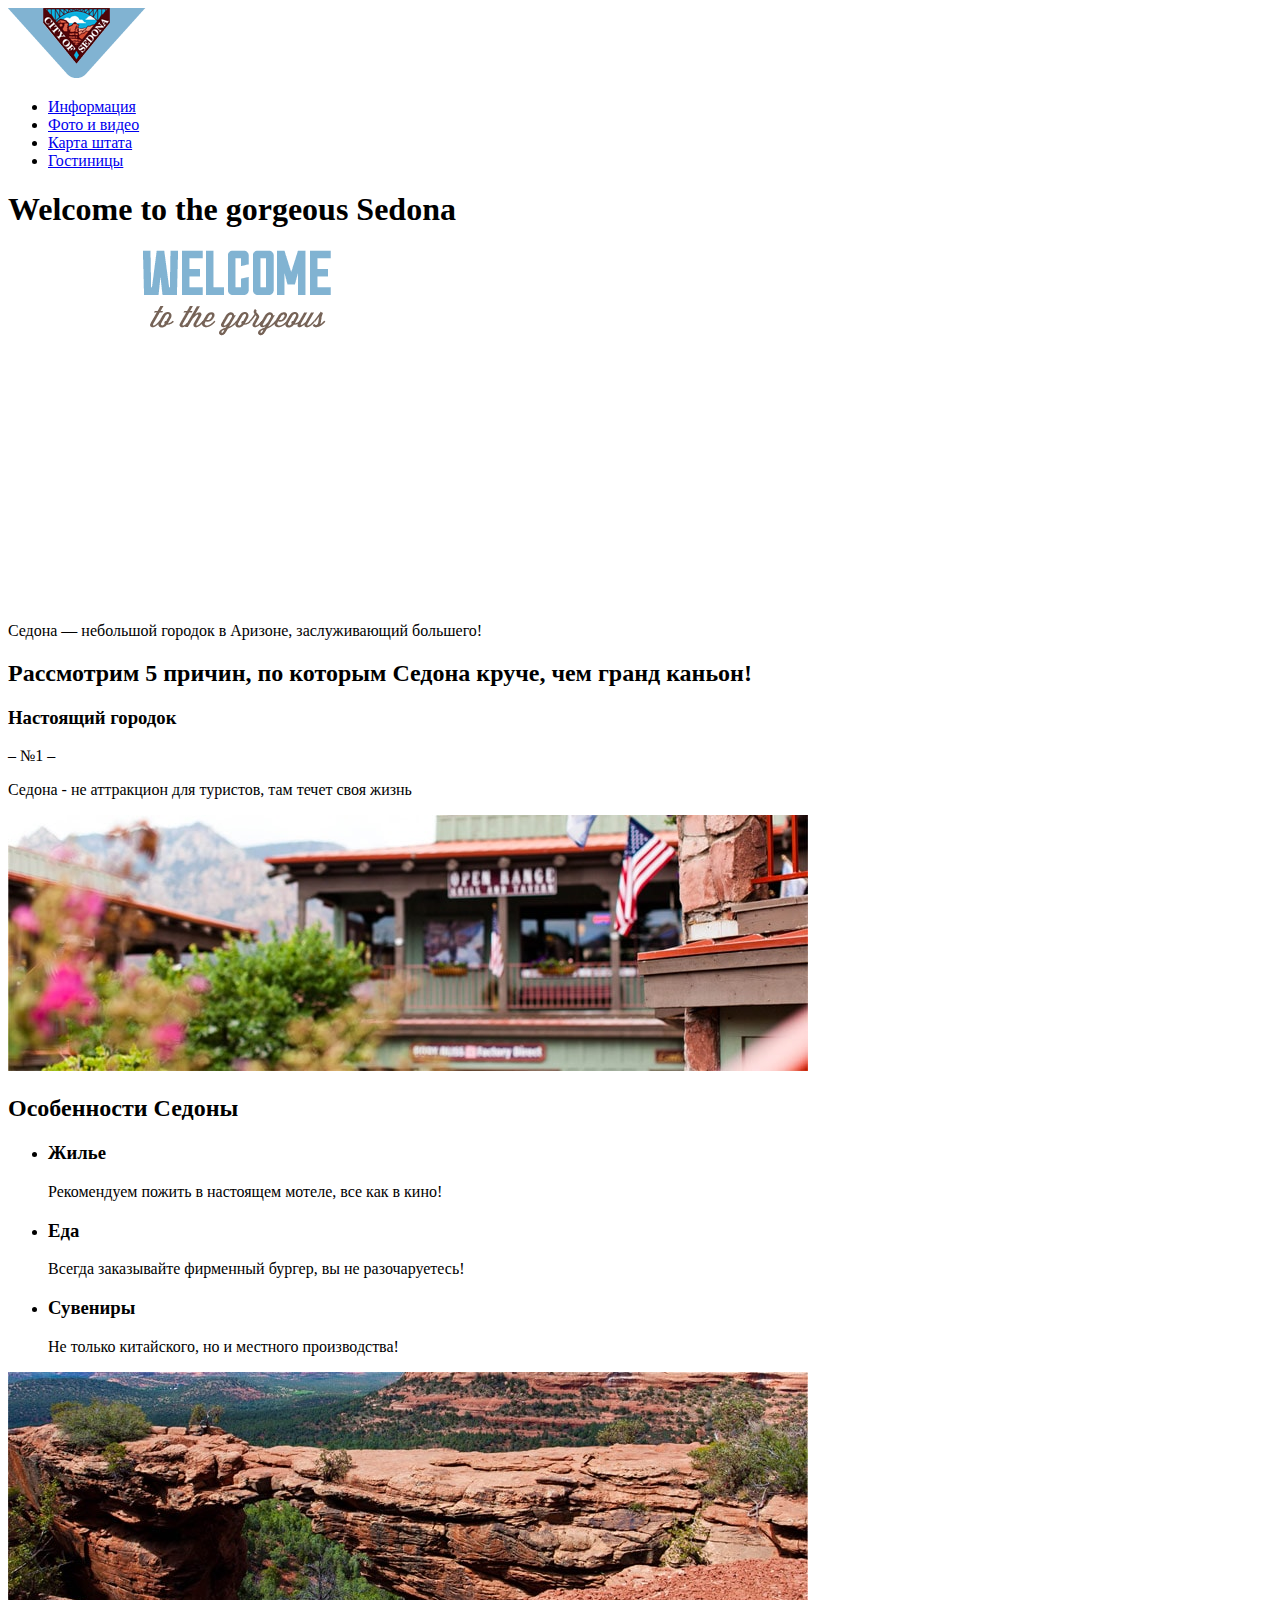
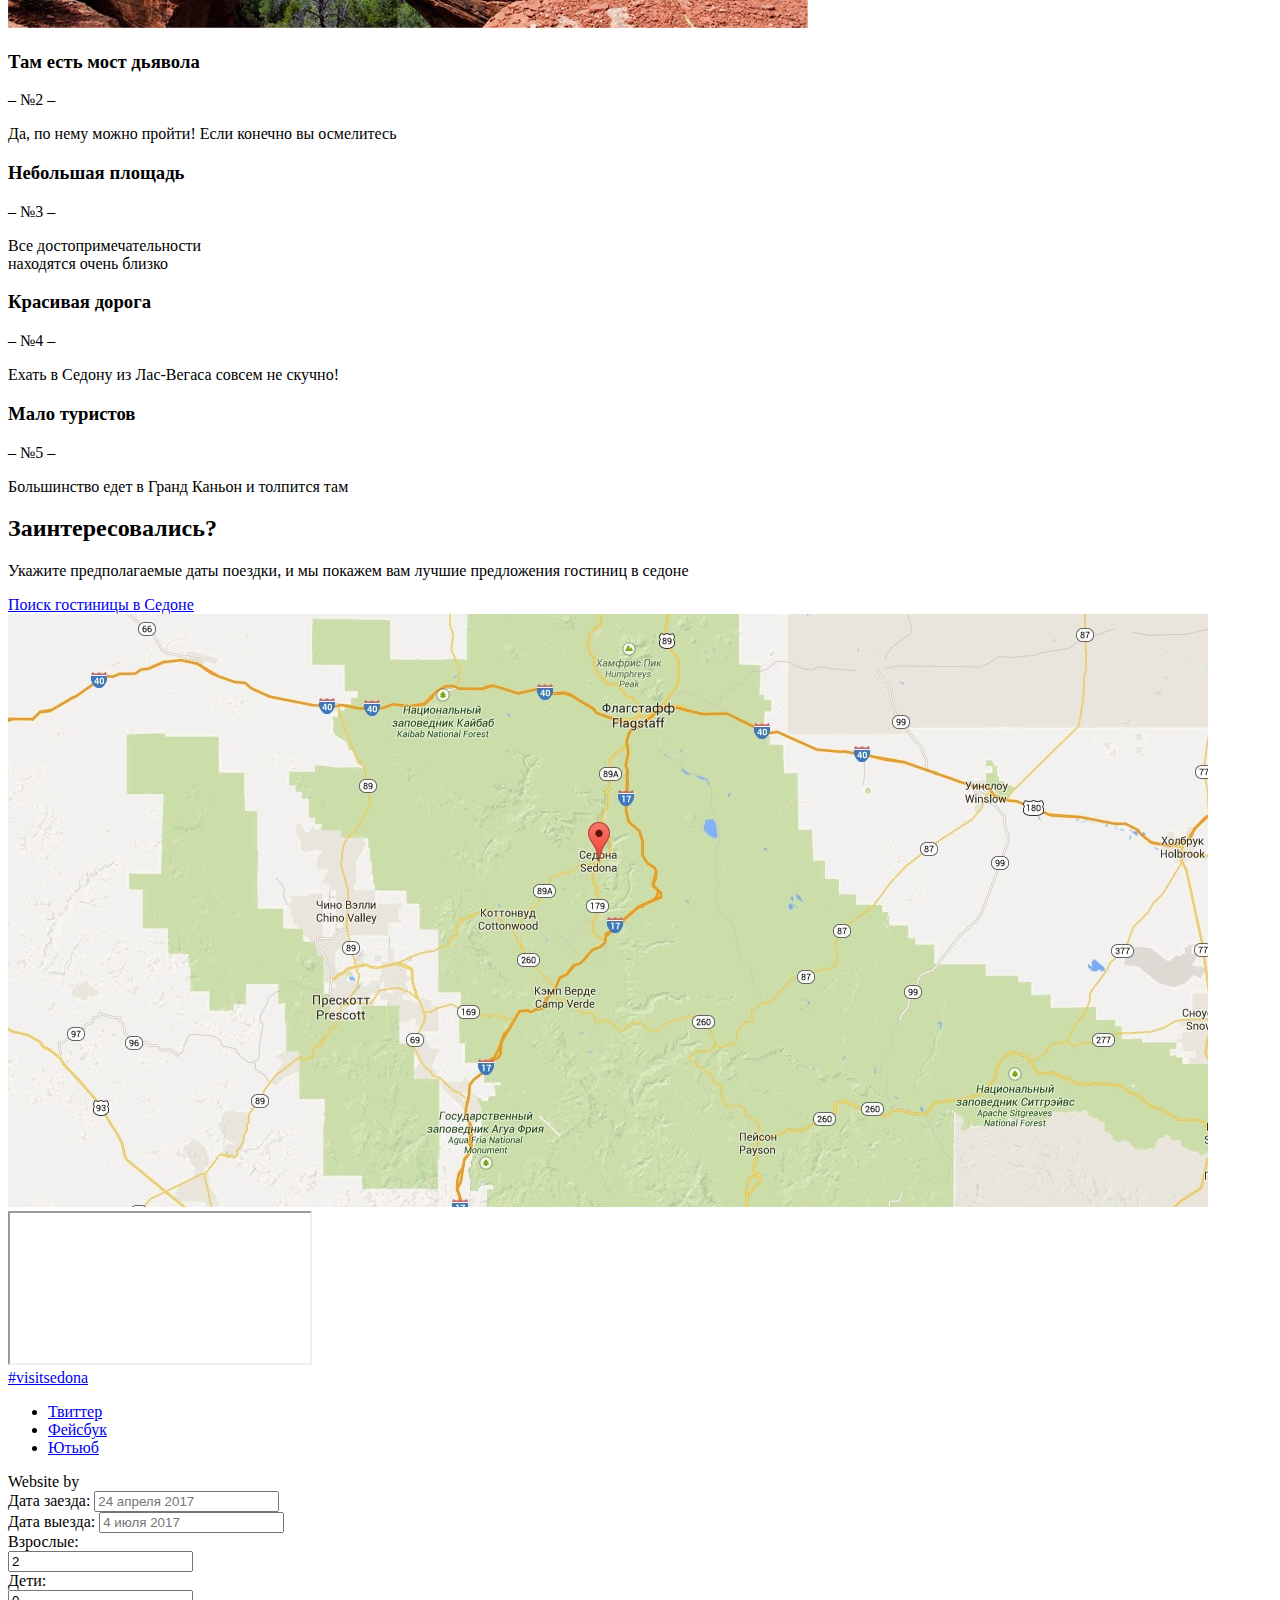
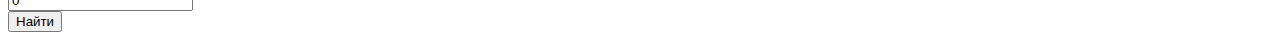
==== index.html @ de65fe4f "Добавлены и оптимизированы картинки" ====
<!DOCTYPE html>
<html lang="ru">
	<head>
		<meta charset="UTF-8">
		<title>Sedona</title>
		<link href="https://fonts.googleapis.com/css?family=PT+Sans:400,700&amp;subset=cyrillic" rel="stylesheet">
		<link href="css/normalize.css" rel="stylesheet">
    <link href="css/style.min.css" rel="stylesheet">
	</head>
	<body>
		<header class="main-header">
			<nav class="main-navigation">
				<a class="main-header-logo">
					<img src="img/sedona-logo.png" width="138" height="70" alt="Sedona logo">
				</a>
				<ul class="site-navigation">
					<li><a href="#">Информация</a></li>
					<li><a href="#">Фото и видео</a></li>
					<li><a href="#">Карта штата</a></li>
					<li><a href="sedona-hotels.html">Гостиницы</a></li>
				</ul>
			</nav>
		</header>
		<main class="container">
		<!-- Контейнер (внизу), в который будет фоном вставляться картинка с горами, нижний зигзаг как псевдоэлемент с абсолютным позиционированием, текст с приветствием как единая картинка. НО, возможно, стоит сделать в этом div еще один div как контейнер, а в него поместить фоном картинку со словами приветствия, так как она не является контекстным изображением, чисто декоративное -->
			<div class="welcome">
				<h1 class="visually-hidden">Welcome to the gorgeous Sedona</h1>
				<img src="img/welcome-sedona.png" width="" height="" alt="Welcome to the gorgeous Sedona. Because the Grand Canyon sucks!">
			</div>
			<div class="about_advantages">
				<p class="about_Sedona">Cедона — небольшой городок в Аризоне, заслуживающий большего!</p>
			<!-- или ниже p? Может ли заголовок быть не внутри смыслового блока, а отдельно -->
				<h2 class="reasons_lead">Рассмотрим 5 причин, по которым Седона круче, чем гранд каньон!</h2>
			</div>
			<section class="reason reason-first">
				<div class="reason-info">
					<h3 class="reason-title">Настоящий городок</h3>
						<span class="reason-number">– №1 –</span>
						<p class="reason-description">Седона - не аттракцион для туристов, там течет своя жизнь</p>
				</div>
				<div class="reason-image">
					<img src="img/reason1.jpg" width="800" height="256" alt="Седона-настоящий городок">
				</div>
			</section>
			<section class="features">
				<h2 class="visually-hidden">Особенности Седоны</h2>
				<ul class="features-list">
					<li class="feature-item feature-item-house">
						<h3 class="feature-item-title">Жилье</h3>
						<p class="feature-item-description">Рекомендуем пожить в настоящем мотеле, все как в кино!</p>
					</li>
					<li class="feature-item feature-item-food">
						<h3 class="feature-item-title">Еда</h3>
						<p class="feature-item-description">Всегда заказывайте фирменный бургер, вы не разочаруетесь!</p>
					</li>
					<li class="feature-item feature-item-souvenirs">
						<h3 class="feature-item-title">Сувениры</h3>
						<p class="feature-item-description">Не только китайского, но и местного производства!</p>
					</li>
				</ul>
			</section>
			<section class="reason reason-second">
				<div class="reason-image">
					<img src="img/reason2.jpg" width="800" height="256" alt="Там есть мост дьявола">
				</div>
				<div class="reason-info">
					<h3 class="reason-title">Там есть мост дьявола</h3>
						<span class="reason-number">– №2 –</span>
						<p class="reason-description">Да, по нему можно пройти! Если конечно вы осмелитесь</p>
				</div>
			</section>
			<div class="reasons-row">
				<section class="reason reason-third">
					<div class="reason-info">
					<h3 class="reason-title">Небольшая площадь</h3>
						<span class="reason-number">– №3 –</span>
						<p class="reason-description">Все достопримечательности<br> находятся очень близко</p>
					</div>
				</section>
				<section class="reason reason-forth">
					<div class="reason-info">
					<h3 class="reason-title">Красивая дорога</h3>
						<span class="reason-number">– №4 –</span>
						<p class="reason-description">Ехать в Седону из Лас-Вегаса совсем не скучно!</p>
					</div>
				</section>
				<section class="reason reason-fifth">
					<div class="reason-info">
					<h3 class="reason-title">Мало туристов</h3>
						<span class="reason-number">– №5 –</span>
						<p class="reason-description">Большинство едет в Гранд Каньон и толпится там</p>
					</div>
				</section>
			</div>
			<div class="search">
				<h2 class="search-title">Заинтересовались?</h2>
				<p class="search-text">Укажите предполагаемые даты поездки, и мы покажем вам лучшие предложения гостиниц в седоне</p>
				<a href="#" class="search-btn">Поиск гостиницы в Седоне</a>
			</div>
			<div class="map" id="map">
        <img class="map-image" src="img/map.jpg" width="1200" height="593" alt="Седона на карте">
				<iframe src="https://www.google.com/maps/embed?pb=!1m18!1m12!1m3!1d591938.158762296!2d-111.94959381352574!3d34.95592605864562!2m3!1f0!2f0!3f0!3m2!1i1024!2i768!4f13.1!3m3!1m2!1s0x872da132f942b00d%3A0x5548c523fa6c8efd!2sSedona%2C+AZ%2C+USA!5e0!3m2!1sen!2sru!4v1446837046152" allowfullscreen></iframe>
			</div>
		</main>
		<footer class="main-footer">
			<a href="#" class="hashtag">#visitsedona</a>
			<ul class="footer-social">
				<li><a href="#" class="social-button social-btn-twitter">Твиттер</a></li>
				<li><a href="#" class="social-button social-btn-fb">Фейсбук</a></li>
				<li><a href="#" class="social-button social-btn-youtube">Ютьюб</a></li>
			</ul>
			<div class="footer-copyright">
				<span>Website by</span>
				<a class="copyright_logo" href="https://htmlacademy.ru"></a>
			</div>
		</footer>
	<!-- Всплывающее окно пока здесь, можно перенести в конец div class="search" -->
		<div class="search-form">
		<!-- Как сделать в форме календарики? -->
			<form class="search-hotel" action="#" method="get">
				<div class="input-line">
					<label for="check-in">Дата заезда:</label>
					<input type="text" name="check-in" id="check-in" placeholder="24 апреля 2017">
				</div>
				<div class="input-line">
					<label for="check-out">Дата выезда:</label>
					<input type="text" name="check-out" id="check-out" placeholder="4 июля 2017">
				</div>
				<div class="input-line amount">
					<div class="input-column adults_amount">
						<label for="adults">Взрослые:</label>
						<div class="minus-plus-buttons">
						<!-- Или ниже нужны buttons? -->
							<span class="minus-plus-buttons btn-minus"></span>
							<input type="text" name="adults" id="adults" value="2">
							<span class="minus-plus-buttons btn-plus"></span>
						</div>
					</div>
					<div class="input-column children_amount">
						<label for="children">Дети:</label>
						<div class="minus-plus-buttons">
							<span class="minus-plus-buttons btn-minus"></span>
							<input type="text" name="children" id="children" value="0">
							<span class="minus-plus-buttons btn-plus"></span>
						</div>
					</div>
				</div>
			<!-- Или ниже button? -->
				<input class="search-btn-blue" type="submit" value="Найти">
			</form>
		</div>
		<script src="js/script.min.js"></script>
	</body>
</html>
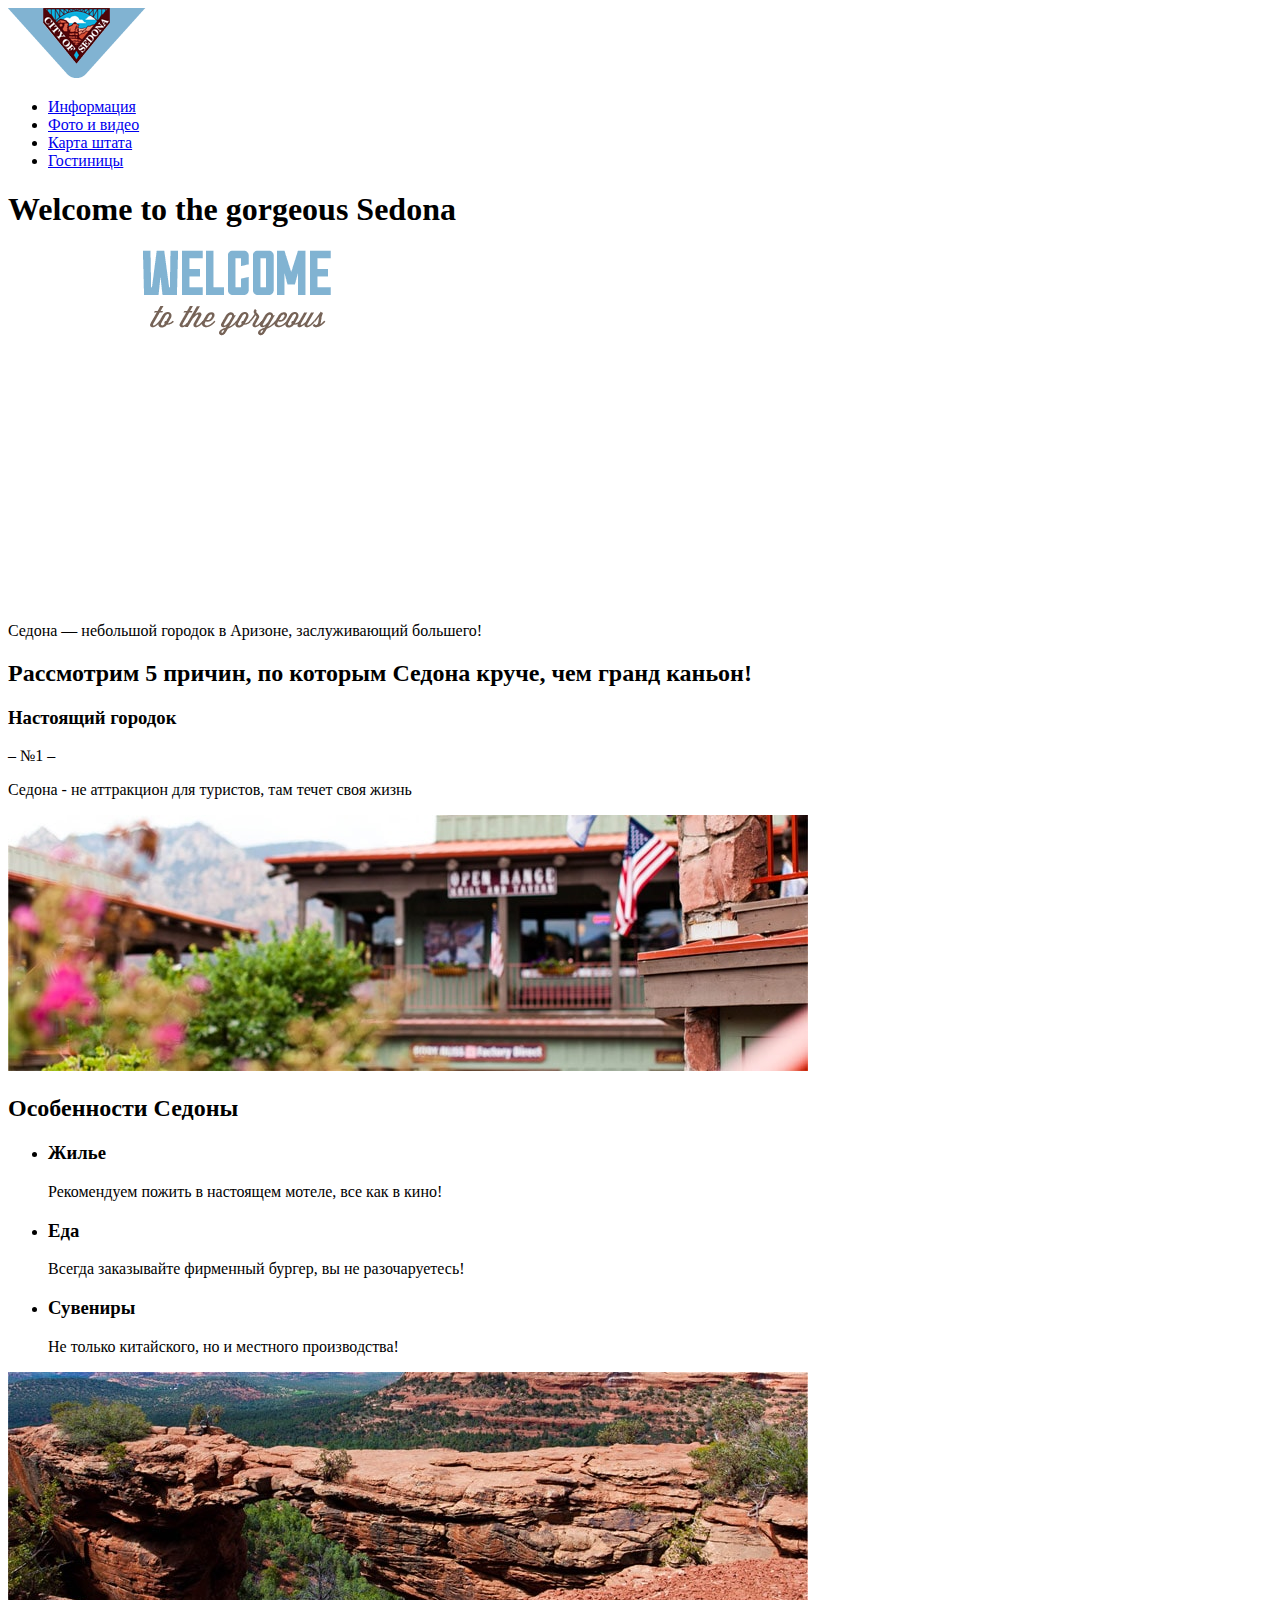
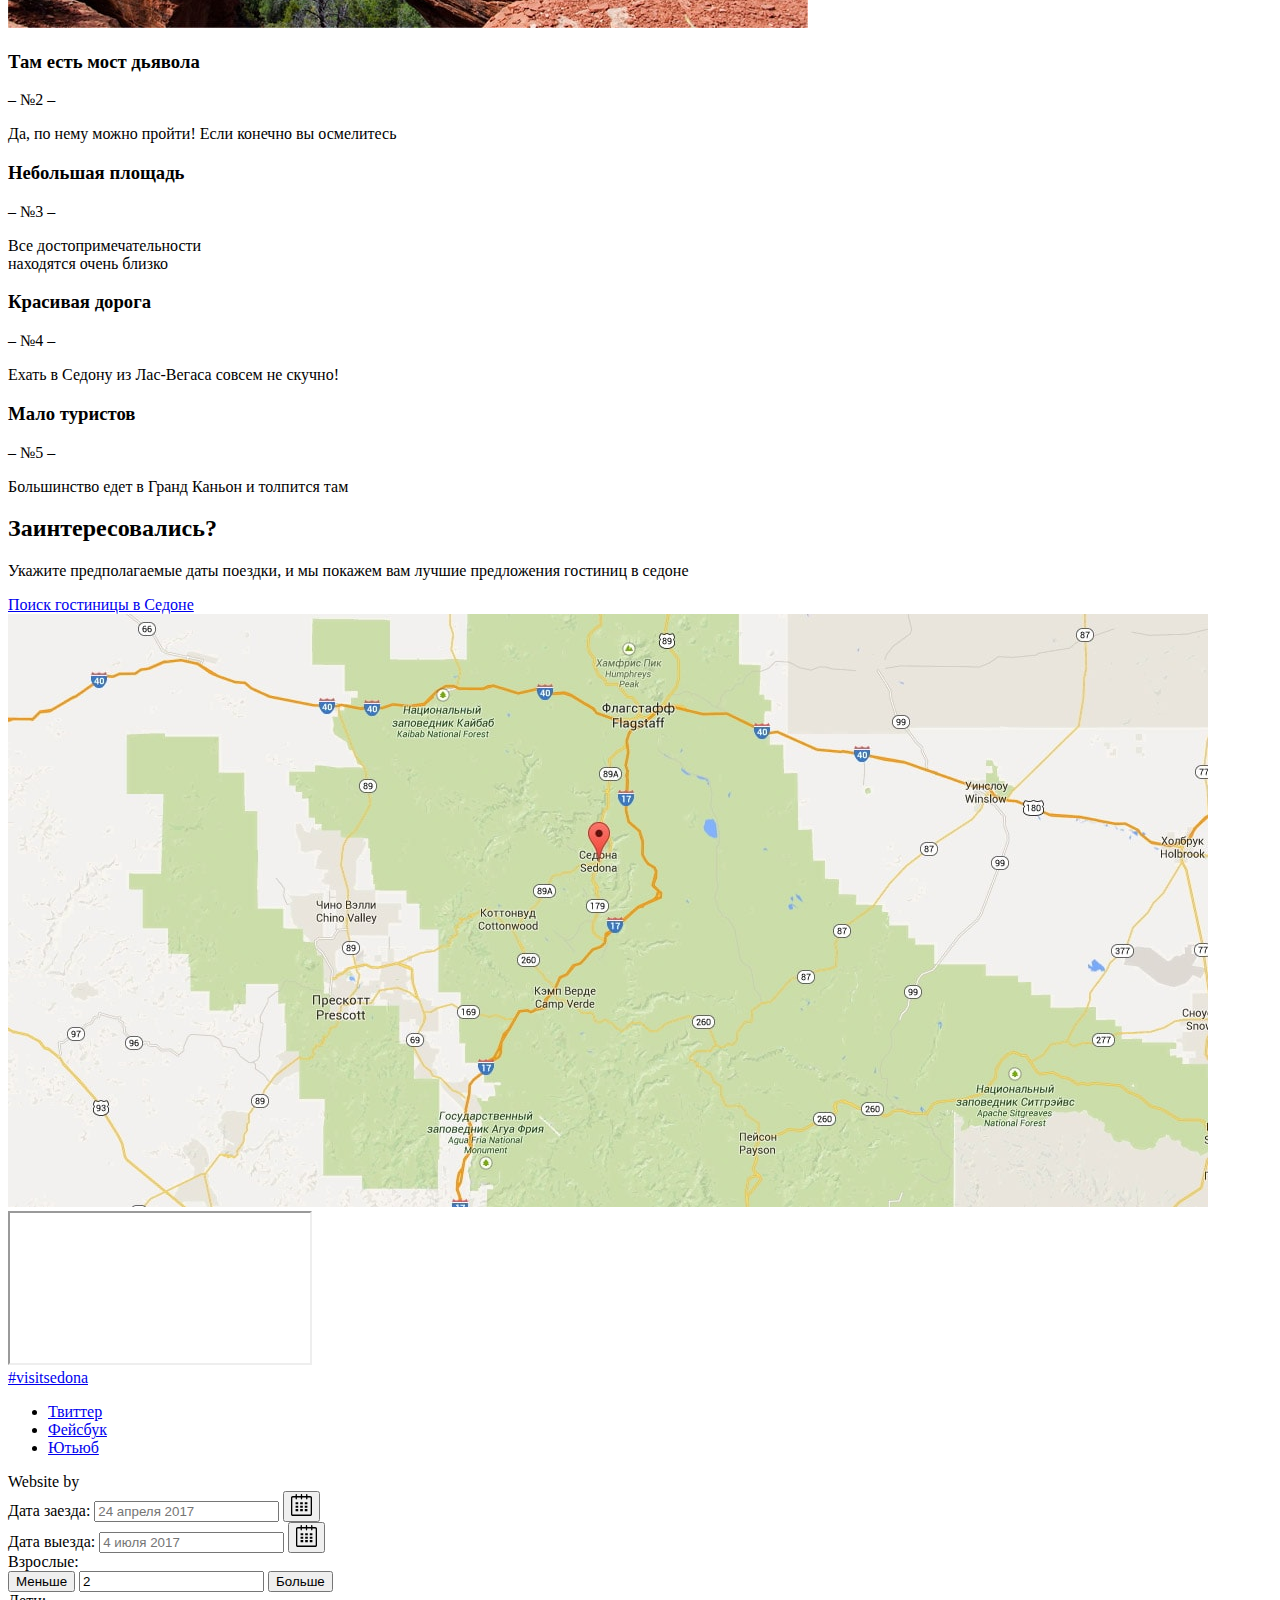
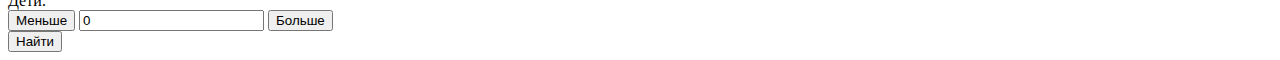
==== commit 33655ef7: "Доступность" ====
--- a/index.html
+++ b/index.html
@@ -116,37 +116,44 @@
 		</footer>
 	<!-- Всплывающее окно пока здесь, можно перенести в конец div class="search" -->
 		<div class="search-form">
-		<!-- Как сделать в форме календарики? -->
-			<form class="search-hotel" action="#" method="get">
+			<form class="search-hotel" action="https://echo.htmlacademy.ru" method="get">
 				<div class="input-line">
 					<label for="check-in">Дата заезда:</label>
 					<input type="text" name="check-in" id="check-in" placeholder="24 апреля 2017">
+          <!-- Внутри баттона может быть не svg, а img -->
+          <button class="search-form__calendar-btn" type="button" name="calendar">
+            <svg class="search-form__calendar-icon" xmlns="http://www.w3.org/2000/svg" width="21" height="22" viewBox="0 0 21 22"><path d="M19.25 2.025h-2.844V.648c0-.38-.294-.69-.656-.69-.363 0-.656.31-.656.69v1.377h-3.938V.648c0-.38-.294-.69-.655-.69-.362 0-.656.31-.656.69v1.377H5.906V.648c0-.38-.294-.69-.656-.69-.363 0-.657.31-.657.69v1.377H1.75C.784 2.025 0 2.847 0 3.862v16.302C0 21.18.784 22 1.75 22h17.5c.967 0 1.75-.82 1.75-1.836V3.862c0-1.015-.783-1.837-1.75-1.837zm.438 18.14c0 .252-.195.458-.437.458H1.75c-.24 0-.438-.206-.438-.46v-16.3c0-.254.196-.46.438-.46h2.844V4.78c0 .382.294.69.657.69.363 0 .657-.308.657-.69V3.404h3.938V4.78c0 .382.294.69.657.69.36 0 .655-.308.655-.69V3.404h3.938V4.78c0 .382.293.69.656.69.363 0 .657-.308.657-.69V3.404h2.845c.24 0 .437.206.437.46v16.3z"/><path d="M4.594 8.225H7.22v2.066H4.593zM4.594 11.668H7.22v2.067H4.593zM4.594 15.112H7.22v2.066H4.593zM9.188 15.112h2.625v2.066H9.188zM9.188 11.668h2.625v2.067H9.188zM9.188 8.225h2.625v2.066H9.188zM13.78 15.112h2.626v2.066H13.78zM13.78 11.668h2.626v2.067H13.78zM13.78 8.225h2.626v2.066H13.78z"/></svg>
+          </button>
 				</div>
 				<div class="input-line">
 					<label for="check-out">Дата выезда:</label>
 					<input type="text" name="check-out" id="check-out" placeholder="4 июля 2017">
+          <!-- Внутри баттона может быть не svg, а img -->
+          <button class="search-form__calendar-btn" type="button" name="calendar">
+            <svg class="search-form__calendar-icon" xmlns="http://www.w3.org/2000/svg" width="21" height="22" viewBox="0 0 21 22"><path d="M19.25 2.025h-2.844V.648c0-.38-.294-.69-.656-.69-.363 0-.656.31-.656.69v1.377h-3.938V.648c0-.38-.294-.69-.655-.69-.362 0-.656.31-.656.69v1.377H5.906V.648c0-.38-.294-.69-.656-.69-.363 0-.657.31-.657.69v1.377H1.75C.784 2.025 0 2.847 0 3.862v16.302C0 21.18.784 22 1.75 22h17.5c.967 0 1.75-.82 1.75-1.836V3.862c0-1.015-.783-1.837-1.75-1.837zm.438 18.14c0 .252-.195.458-.437.458H1.75c-.24 0-.438-.206-.438-.46v-16.3c0-.254.196-.46.438-.46h2.844V4.78c0 .382.294.69.657.69.363 0 .657-.308.657-.69V3.404h3.938V4.78c0 .382.294.69.657.69.36 0 .655-.308.655-.69V3.404h3.938V4.78c0 .382.293.69.656.69.363 0 .657-.308.657-.69V3.404h2.845c.24 0 .437.206.437.46v16.3z"/><path d="M4.594 8.225H7.22v2.066H4.593zM4.594 11.668H7.22v2.067H4.593zM4.594 15.112H7.22v2.066H4.593zM9.188 15.112h2.625v2.066H9.188zM9.188 11.668h2.625v2.067H9.188zM9.188 8.225h2.625v2.066H9.188zM13.78 15.112h2.626v2.066H13.78zM13.78 11.668h2.626v2.067H13.78zM13.78 8.225h2.626v2.066H13.78z"/></svg>
+          </button>
 				</div>
 				<div class="input-line amount">
 					<div class="input-column adults_amount">
 						<label for="adults">Взрослые:</label>
 						<div class="minus-plus-buttons">
 						<!-- Или ниже нужны buttons? -->
-							<span class="minus-plus-buttons btn-minus"></span>
+							<button class="minus-plus-buttons btn-minus" type="button"><span class="visually-hidden">Меньше</span></button>
 							<input type="text" name="adults" id="adults" value="2">
-							<span class="minus-plus-buttons btn-plus"></span>
+							<button class="minus-plus-buttons btn-plus" type="button"><span class="visually-hidden">Больше</span></button>
 						</div>
 					</div>
 					<div class="input-column children_amount">
 						<label for="children">Дети:</label>
 						<div class="minus-plus-buttons">
-							<span class="minus-plus-buttons btn-minus"></span>
+							<button class="minus-plus-buttons btn-minus" type="button"><span class="visually-hidden">Меньше</span></button>
 							<input type="text" name="children" id="children" value="0">
-							<span class="minus-plus-buttons btn-plus"></span>
+							<button class="minus-plus-buttons btn-plus" type="button"><span class="visually-hidden">Больше</span></button>
 						</div>
 					</div>
 				</div>
-			<!-- Или ниже button? -->
-				<input class="search-btn-blue" type="submit" value="Найти">
+			<!-- Или ниже input? без разницы -->
+				<button class="search-btn-blue" type="submit">Найти</button>
 			</form>
 		</div>
 		<script src="js/script.min.js"></script>
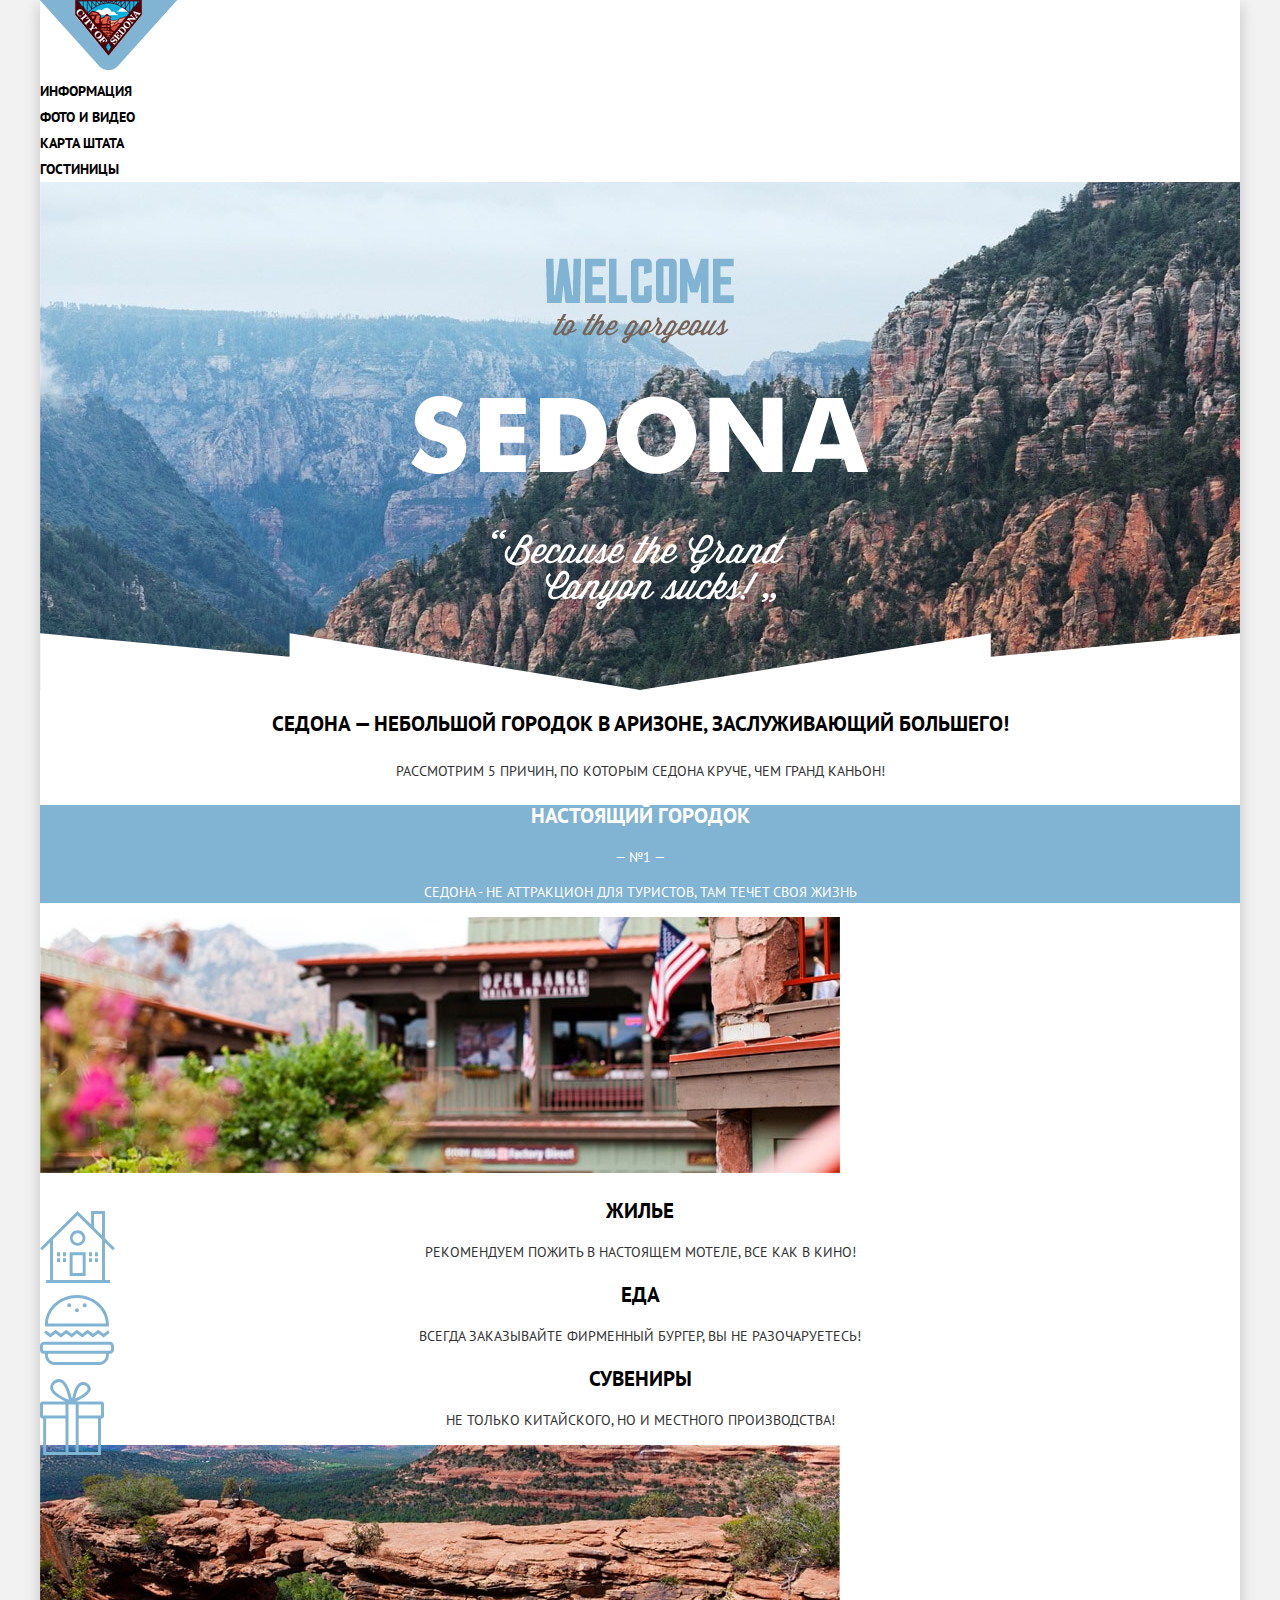
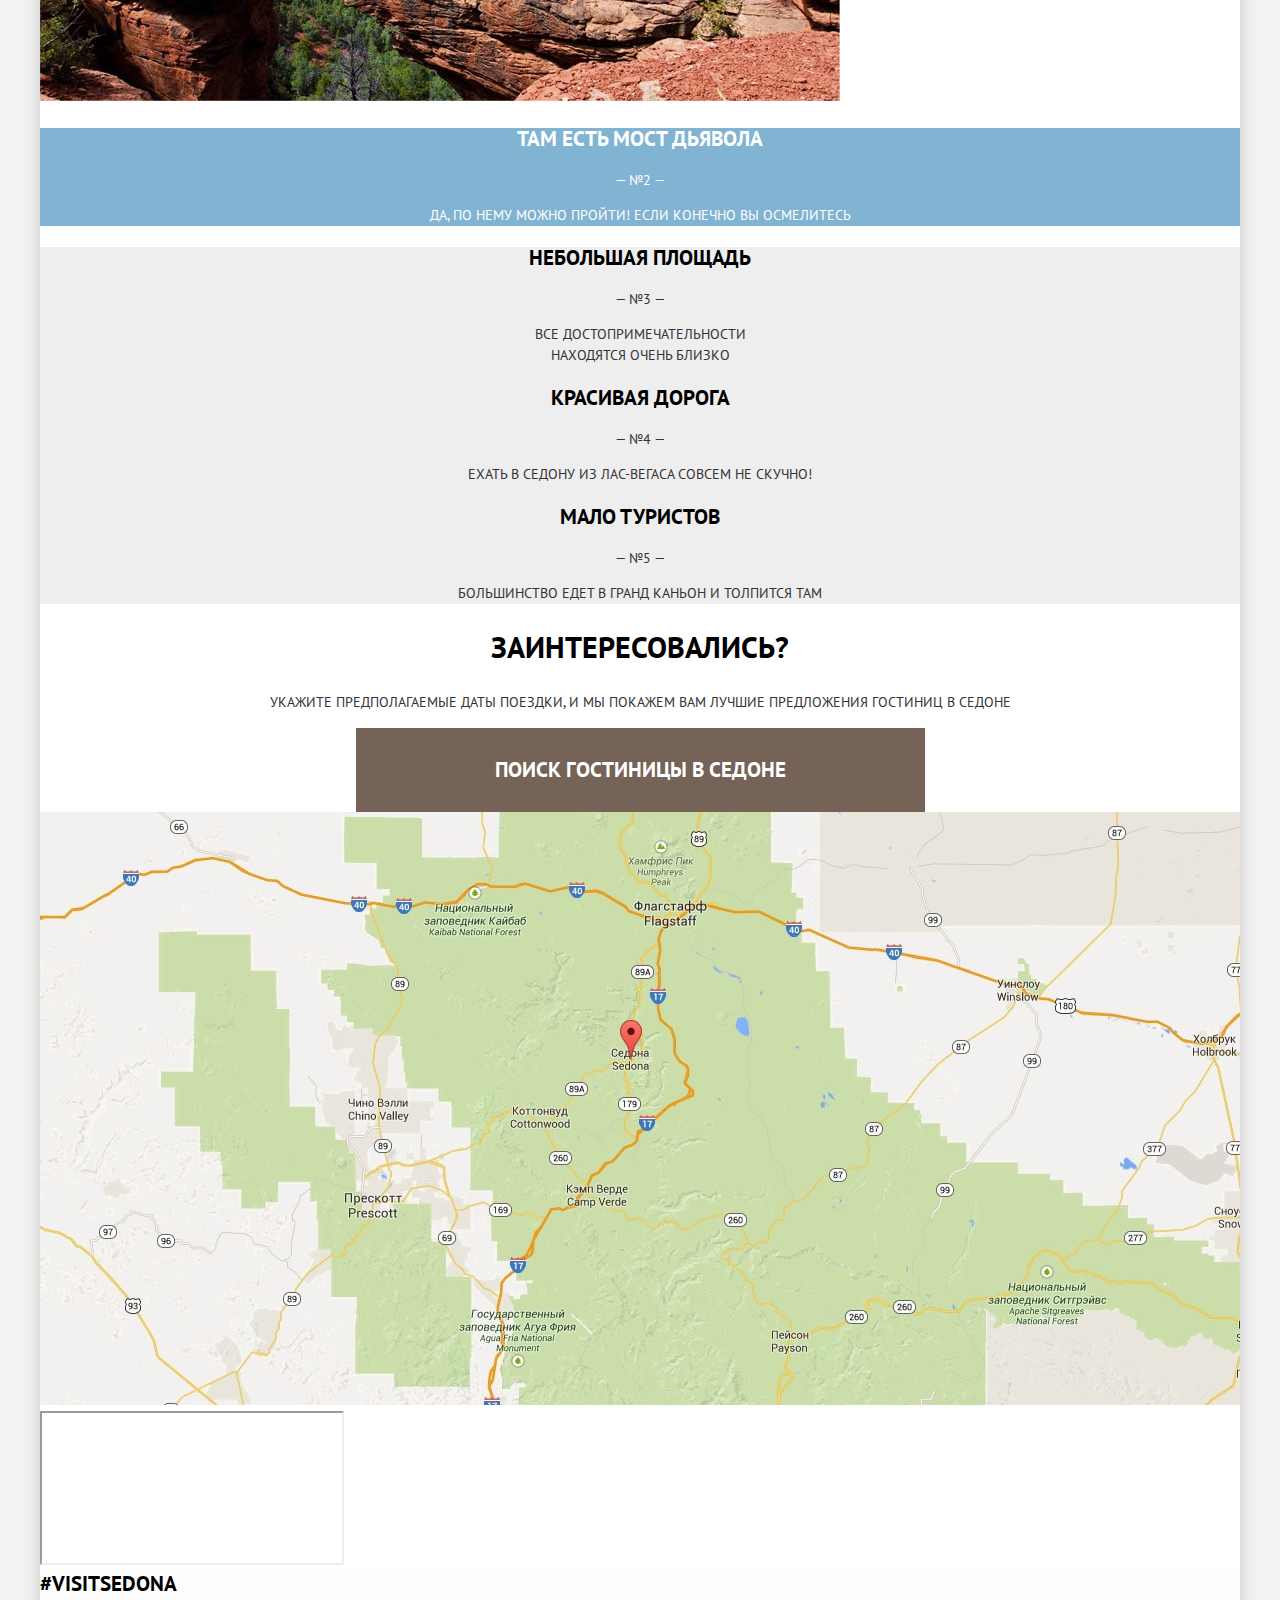
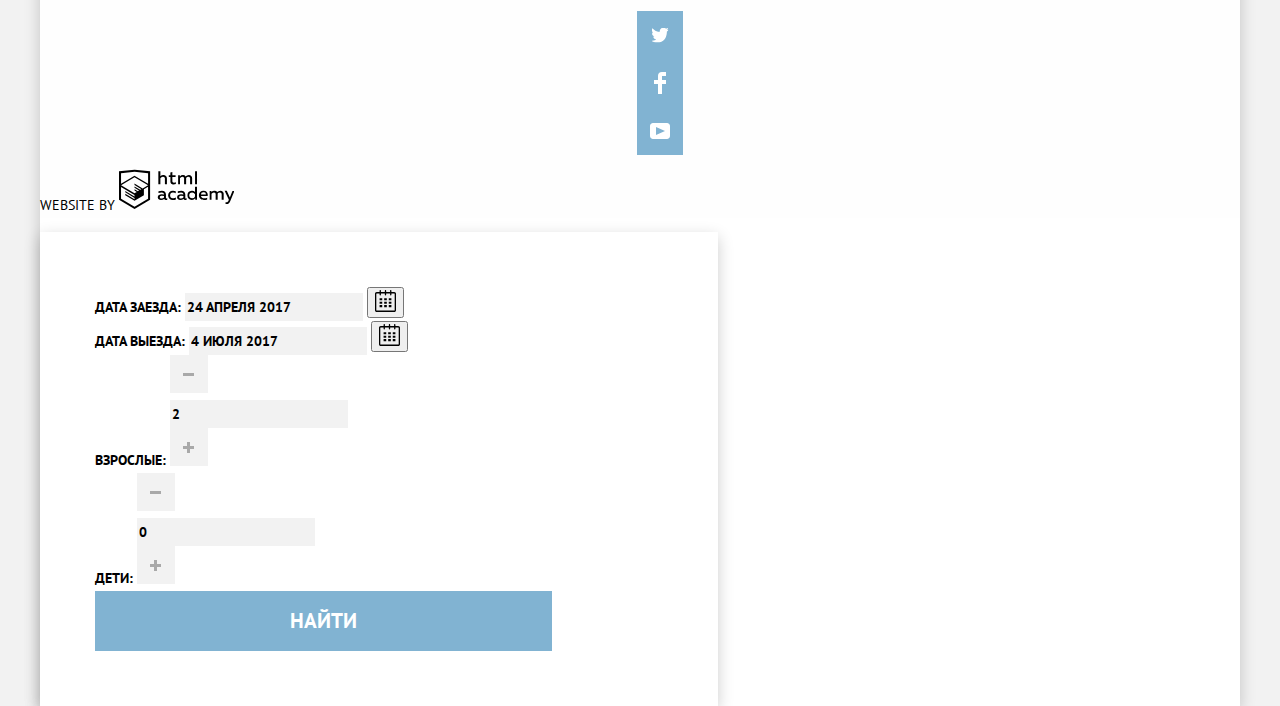
==== commit 5e9e720b: "базовая стилизация проекта" ====
--- a/index.html
+++ b/index.html
@@ -5,157 +5,162 @@
 		<title>Sedona</title>
 		<link href="https://fonts.googleapis.com/css?family=PT+Sans:400,700&amp;subset=cyrillic" rel="stylesheet">
 		<link href="css/normalize.css" rel="stylesheet">
-    <link href="css/style.min.css" rel="stylesheet">
+    <link href="css/style.css" rel="stylesheet">
 	</head>
 	<body>
-		<header class="main-header">
-			<nav class="main-navigation">
-				<a class="main-header-logo">
-					<img src="img/sedona-logo.png" width="138" height="70" alt="Sedona logo">
-				</a>
-				<ul class="site-navigation">
-					<li><a href="#">Информация</a></li>
-					<li><a href="#">Фото и видео</a></li>
-					<li><a href="#">Карта штата</a></li>
-					<li><a href="sedona-hotels.html">Гостиницы</a></li>
-				</ul>
-			</nav>
-		</header>
-		<main class="container">
-		<!-- Контейнер (внизу), в который будет фоном вставляться картинка с горами, нижний зигзаг как псевдоэлемент с абсолютным позиционированием, текст с приветствием как единая картинка. НО, возможно, стоит сделать в этом div еще один div как контейнер, а в него поместить фоном картинку со словами приветствия, так как она не является контекстным изображением, чисто декоративное -->
-			<div class="welcome">
-				<h1 class="visually-hidden">Welcome to the gorgeous Sedona</h1>
-				<img src="img/welcome-sedona.png" width="" height="" alt="Welcome to the gorgeous Sedona. Because the Grand Canyon sucks!">
-			</div>
-			<div class="about_advantages">
-				<p class="about_Sedona">Cедона — небольшой городок в Аризоне, заслуживающий большего!</p>
-			<!-- или ниже p? Может ли заголовок быть не внутри смыслового блока, а отдельно -->
-				<h2 class="reasons_lead">Рассмотрим 5 причин, по которым Седона круче, чем гранд каньон!</h2>
-			</div>
-			<section class="reason reason-first">
-				<div class="reason-info">
-					<h3 class="reason-title">Настоящий городок</h3>
-						<span class="reason-number">– №1 –</span>
-						<p class="reason-description">Седона - не аттракцион для туристов, там течет своя жизнь</p>
-				</div>
-				<div class="reason-image">
-					<img src="img/reason1.jpg" width="800" height="256" alt="Седона-настоящий городок">
-				</div>
-			</section>
-			<section class="features">
-				<h2 class="visually-hidden">Особенности Седоны</h2>
-				<ul class="features-list">
-					<li class="feature-item feature-item-house">
-						<h3 class="feature-item-title">Жилье</h3>
-						<p class="feature-item-description">Рекомендуем пожить в настоящем мотеле, все как в кино!</p>
-					</li>
-					<li class="feature-item feature-item-food">
-						<h3 class="feature-item-title">Еда</h3>
-						<p class="feature-item-description">Всегда заказывайте фирменный бургер, вы не разочаруетесь!</p>
-					</li>
-					<li class="feature-item feature-item-souvenirs">
-						<h3 class="feature-item-title">Сувениры</h3>
-						<p class="feature-item-description">Не только китайского, но и местного производства!</p>
-					</li>
-				</ul>
-			</section>
-			<section class="reason reason-second">
-				<div class="reason-image">
-					<img src="img/reason2.jpg" width="800" height="256" alt="Там есть мост дьявола">
-				</div>
-				<div class="reason-info">
-					<h3 class="reason-title">Там есть мост дьявола</h3>
-						<span class="reason-number">– №2 –</span>
-						<p class="reason-description">Да, по нему можно пройти! Если конечно вы осмелитесь</p>
-				</div>
-			</section>
-			<div class="reasons-row">
-				<section class="reason reason-third">
-					<div class="reason-info">
-					<h3 class="reason-title">Небольшая площадь</h3>
-						<span class="reason-number">– №3 –</span>
-						<p class="reason-description">Все достопримечательности<br> находятся очень близко</p>
-					</div>
-				</section>
-				<section class="reason reason-forth">
-					<div class="reason-info">
-					<h3 class="reason-title">Красивая дорога</h3>
-						<span class="reason-number">– №4 –</span>
-						<p class="reason-description">Ехать в Седону из Лас-Вегаса совсем не скучно!</p>
-					</div>
-				</section>
-				<section class="reason reason-fifth">
-					<div class="reason-info">
-					<h3 class="reason-title">Мало туристов</h3>
-						<span class="reason-number">– №5 –</span>
-						<p class="reason-description">Большинство едет в Гранд Каньон и толпится там</p>
-					</div>
-				</section>
-			</div>
-			<div class="search">
-				<h2 class="search-title">Заинтересовались?</h2>
-				<p class="search-text">Укажите предполагаемые даты поездки, и мы покажем вам лучшие предложения гостиниц в седоне</p>
-				<a href="#" class="search-btn">Поиск гостиницы в Седоне</a>
-			</div>
-			<div class="map" id="map">
-        <img class="map-image" src="img/map.jpg" width="1200" height="593" alt="Седона на карте">
-				<iframe src="https://www.google.com/maps/embed?pb=!1m18!1m12!1m3!1d591938.158762296!2d-111.94959381352574!3d34.95592605864562!2m3!1f0!2f0!3f0!3m2!1i1024!2i768!4f13.1!3m3!1m2!1s0x872da132f942b00d%3A0x5548c523fa6c8efd!2sSedona%2C+AZ%2C+USA!5e0!3m2!1sen!2sru!4v1446837046152" allowfullscreen></iframe>
-			</div>
-		</main>
-		<footer class="main-footer">
-			<a href="#" class="hashtag">#visitsedona</a>
-			<ul class="footer-social">
-				<li><a href="#" class="social-button social-btn-twitter">Твиттер</a></li>
-				<li><a href="#" class="social-button social-btn-fb">Фейсбук</a></li>
-				<li><a href="#" class="social-button social-btn-youtube">Ютьюб</a></li>
-			</ul>
-			<div class="footer-copyright">
-				<span>Website by</span>
-				<a class="copyright_logo" href="https://htmlacademy.ru"></a>
-			</div>
-		</footer>
-	<!-- Всплывающее окно пока здесь, можно перенести в конец div class="search" -->
-		<div class="search-form">
-			<form class="search-hotel" action="https://echo.htmlacademy.ru" method="get">
-				<div class="input-line">
-					<label for="check-in">Дата заезда:</label>
-					<input type="text" name="check-in" id="check-in" placeholder="24 апреля 2017">
-          <!-- Внутри баттона может быть не svg, а img -->
-          <button class="search-form__calendar-btn" type="button" name="calendar">
-            <svg class="search-form__calendar-icon" xmlns="http://www.w3.org/2000/svg" width="21" height="22" viewBox="0 0 21 22"><path d="M19.25 2.025h-2.844V.648c0-.38-.294-.69-.656-.69-.363 0-.656.31-.656.69v1.377h-3.938V.648c0-.38-.294-.69-.655-.69-.362 0-.656.31-.656.69v1.377H5.906V.648c0-.38-.294-.69-.656-.69-.363 0-.657.31-.657.69v1.377H1.75C.784 2.025 0 2.847 0 3.862v16.302C0 21.18.784 22 1.75 22h17.5c.967 0 1.75-.82 1.75-1.836V3.862c0-1.015-.783-1.837-1.75-1.837zm.438 18.14c0 .252-.195.458-.437.458H1.75c-.24 0-.438-.206-.438-.46v-16.3c0-.254.196-.46.438-.46h2.844V4.78c0 .382.294.69.657.69.363 0 .657-.308.657-.69V3.404h3.938V4.78c0 .382.294.69.657.69.36 0 .655-.308.655-.69V3.404h3.938V4.78c0 .382.293.69.656.69.363 0 .657-.308.657-.69V3.404h2.845c.24 0 .437.206.437.46v16.3z"/><path d="M4.594 8.225H7.22v2.066H4.593zM4.594 11.668H7.22v2.067H4.593zM4.594 15.112H7.22v2.066H4.593zM9.188 15.112h2.625v2.066H9.188zM9.188 11.668h2.625v2.067H9.188zM9.188 8.225h2.625v2.066H9.188zM13.78 15.112h2.626v2.066H13.78zM13.78 11.668h2.626v2.067H13.78zM13.78 8.225h2.626v2.066H13.78z"/></svg>
-          </button>
-				</div>
-				<div class="input-line">
-					<label for="check-out">Дата выезда:</label>
-					<input type="text" name="check-out" id="check-out" placeholder="4 июля 2017">
-          <!-- Внутри баттона может быть не svg, а img -->
-          <button class="search-form__calendar-btn" type="button" name="calendar">
-            <svg class="search-form__calendar-icon" xmlns="http://www.w3.org/2000/svg" width="21" height="22" viewBox="0 0 21 22"><path d="M19.25 2.025h-2.844V.648c0-.38-.294-.69-.656-.69-.363 0-.656.31-.656.69v1.377h-3.938V.648c0-.38-.294-.69-.655-.69-.362 0-.656.31-.656.69v1.377H5.906V.648c0-.38-.294-.69-.656-.69-.363 0-.657.31-.657.69v1.377H1.75C.784 2.025 0 2.847 0 3.862v16.302C0 21.18.784 22 1.75 22h17.5c.967 0 1.75-.82 1.75-1.836V3.862c0-1.015-.783-1.837-1.75-1.837zm.438 18.14c0 .252-.195.458-.437.458H1.75c-.24 0-.438-.206-.438-.46v-16.3c0-.254.196-.46.438-.46h2.844V4.78c0 .382.294.69.657.69.363 0 .657-.308.657-.69V3.404h3.938V4.78c0 .382.294.69.657.69.36 0 .655-.308.655-.69V3.404h3.938V4.78c0 .382.293.69.656.69.363 0 .657-.308.657-.69V3.404h2.845c.24 0 .437.206.437.46v16.3z"/><path d="M4.594 8.225H7.22v2.066H4.593zM4.594 11.668H7.22v2.067H4.593zM4.594 15.112H7.22v2.066H4.593zM9.188 15.112h2.625v2.066H9.188zM9.188 11.668h2.625v2.067H9.188zM9.188 8.225h2.625v2.066H9.188zM13.78 15.112h2.626v2.066H13.78zM13.78 11.668h2.626v2.067H13.78zM13.78 8.225h2.626v2.066H13.78z"/></svg>
-          </button>
-				</div>
-				<div class="input-line amount">
-					<div class="input-column adults_amount">
-						<label for="adults">Взрослые:</label>
-						<div class="minus-plus-buttons">
-						<!-- Или ниже нужны buttons? -->
-							<button class="minus-plus-buttons btn-minus" type="button"><span class="visually-hidden">Меньше</span></button>
-							<input type="text" name="adults" id="adults" value="2">
-							<button class="minus-plus-buttons btn-plus" type="button"><span class="visually-hidden">Больше</span></button>
-						</div>
-					</div>
-					<div class="input-column children_amount">
-						<label for="children">Дети:</label>
-						<div class="minus-plus-buttons">
-							<button class="minus-plus-buttons btn-minus" type="button"><span class="visually-hidden">Меньше</span></button>
-							<input type="text" name="children" id="children" value="0">
-							<button class="minus-plus-buttons btn-plus" type="button"><span class="visually-hidden">Больше</span></button>
-						</div>
-					</div>
-				</div>
-			<!-- Или ниже input? без разницы -->
-				<button class="search-btn-blue" type="submit">Найти</button>
-			</form>
-		</div>
+    <div class="wrapper">
+  		<header class="main-header">
+  			<nav class="main-navigation">
+  				<a class="main-header-logo">
+  					<img src="img/sedona-logo.png" width="138" height="70" alt="Sedona logo">
+  				</a>
+  				<ul class="site-navigation">
+  					<li><a href="#">Информация</a></li>
+  					<li><a href="#">Фото и видео</a></li>
+  					<li><a href="#">Карта штата</a></li>
+  					<li><a href="sedona-hotels.html">Гостиницы</a></li>
+  				</ul>
+  			</nav>
+  		</header>
+  		<main class="container">
+  		<!-- Контейнер (внизу), в который будет фоном вставляться картинка с горами, нижний зигзаг как псевдоэлемент с абсолютным позиционированием, текст с приветствием как единая картинка. -->
+  			<div class="welcome">
+  				<h1 class="visually-hidden">Добро пожаловать в Седону!</h1>
+  				<img src="img/welcome-sedona.png" width="458" height="352" alt="Welcome to the gorgeous Sedona. Because the Grand Canyon sucks!">
+  			</div>
+  			<div class="about-advantages">
+  				<p class="about-Sedona">Cедона — небольшой городок в Аризоне, заслуживающий большего!</p>
+  			<!-- или ниже p? Может ли заголовок быть не внутри смыслового блока, а отдельно -->
+  				<h2 class="reasons-lead">Рассмотрим 5 причин, по которым Седона круче, чем гранд каньон!</h2>
+  			</div>
+  			<section class="reason reason-first">
+  				<div class="reason-info">
+  					<h3 class="reason-title">Настоящий городок</h3>
+  						<span class="reason-number">— №1 —</span>
+  						<p class="reason-description">Седона - не аттракцион для туристов, там течет своя жизнь</p>
+  				</div>
+  				<div class="reason-image">
+  					<img src="img/reason1.jpg" width="800" height="256" alt="Седона-настоящий городок">
+  				</div>
+  			</section>
+  			<section class="features">
+  				<h2 class="visually-hidden">Особенности Седоны</h2>
+  				<ul class="features-list">
+  					<li class="feature-item feature-item-house">
+  						<h3 class="feature-item-title">Жилье</h3>
+  						<p class="feature-item-description">Рекомендуем пожить в настоящем мотеле, все как в кино!</p>
+  					</li>
+  					<li class="feature-item feature-item-food">
+  						<h3 class="feature-item-title">Еда</h3>
+  						<p class="feature-item-description">Всегда заказывайте фирменный бургер, вы не разочаруетесь!</p>
+  					</li>
+  					<li class="feature-item feature-item-souvenirs">
+  						<h3 class="feature-item-title">Сувениры</h3>
+  						<p class="feature-item-description">Не только китайского, но и местного производства!</p>
+  					</li>
+  				</ul>
+  			</section>
+  			<section class="reason reason-second">
+  				<div class="reason-image">
+  					<img src="img/reason2.jpg" width="800" height="256" alt="Там есть мост дьявола">
+  				</div>
+  				<div class="reason-info">
+  					<h3 class="reason-title">Там есть мост дьявола</h3>
+  						<span class="reason-number">— №2 —</span>
+  						<p class="reason-description">Да, по нему можно пройти! Если конечно вы осмелитесь</p>
+  				</div>
+  			</section>
+  			<div class="reasons-row">
+  				<section class="reason reason-third">
+  					<div class="reason-info">
+  					<h3 class="reason-title">Небольшая площадь</h3>
+  						<span class="reason-number">— №3 —</span>
+  						<p class="reason-description">Все достопримечательности<br> находятся очень близко</p>
+  					</div>
+  				</section>
+  				<section class="reason reason-forth">
+  					<div class="reason-info">
+  					<h3 class="reason-title">Красивая дорога</h3>
+  						<span class="reason-number">— №4 —</span>
+  						<p class="reason-description">Ехать в Седону из Лас-Вегаса совсем не скучно!</p>
+  					</div>
+  				</section>
+  				<section class="reason reason-fifth">
+  					<div class="reason-info">
+  					<h3 class="reason-title">Мало туристов</h3>
+  						<span class="reason-number">— №5 —</span>
+  						<p class="reason-description">Большинство едет в Гранд Каньон и толпится там</p>
+  					</div>
+  				</section>
+  			</div>
+  			<div class="search">
+  				<h2 class="search-title">Заинтересовались?</h2>
+  				<p class="search-text">Укажите предполагаемые даты поездки, и мы покажем вам лучшие предложения гостиниц в седоне</p>
+  				<a href="#" class="btn search-btn">Поиск гостиницы в Седоне</a>
+  			</div>
+  			<div class="map" id="map">
+          <img class="map-image" src="img/map.jpg" width="1200" height="593" alt="Седона на карте">
+  				<iframe src="https://www.google.com/maps/embed?pb=!1m18!1m12!1m3!1d591938.158762296!2d-111.94959381352574!3d34.95592605864562!2m3!1f0!2f0!3f0!3m2!1i1024!2i768!4f13.1!3m3!1m2!1s0x872da132f942b00d%3A0x5548c523fa6c8efd!2sSedona%2C+AZ%2C+USA!5e0!3m2!1sen!2sru!4v1446837046152" allowfullscreen></iframe>
+  			</div>
+  		</main>
+  		<footer class="main-footer">
+  			<a href="#" class="hashtag">#visitsedona</a>
+  			<ul class="footer-social">
+  				<li><a href="#" class="social-button social-btn-twitter">Твиттер</a></li>
+  				<li><a href="#" class="social-button social-btn-fb">Фейсбук</a></li>
+  				<li><a href="#" class="social-button social-btn-youtube">Ютьюб</a></li>
+  			</ul>
+  			<p class="footer-copyright">
+  				<span class="website-by">Website by</span>
+          <!-- Можно в ссылку не вкладывать картинку, а поставить ее как фон (картинку сделать display: inline-block), но тогда при каждом состоянии придется вставлять новую картинку другого цвета -->
+  				<a class="copyright-logo" href="https://htmlacademy.ru">
+            <svg class="copyright-logo-image" data-name="Layer 1" xmlns="http://www.w3.org/2000/svg" viewBox="0 0 113 39"><path d="M46.84 28.22a2.07 2.07 0 0 0 .58-.11v1.4a3.41 3.41 0 0 1-1.24.22 1.75 1.75 0 0 1-1.75-1 5.08 5.08 0 0 1-3.3 1.13c-1.59 0-3.06-.87-3.06-2.68 0-2.24 2.08-2.93 3.9-2.93a11.63 11.63 0 0 1 2.28.26v-.31c0-1.09-.8-1.86-2.3-1.86a7.79 7.79 0 0 0-3.15.67v-1.79a10.72 10.72 0 0 1 3.35-.58c2.48 0 4 1.18 4 3.83v3.14a.57.57 0 0 0 .69.61zm-6.76-1.19a1.42 1.42 0 0 0 1.64 1.29 3.56 3.56 0 0 0 2.53-1v-1.51a10.21 10.21 0 0 0-1.9-.22c-1.1.01-2.27.35-2.27 1.45zM53.06 20.62a5.29 5.29 0 0 1 2.7.67v1.79a4.28 4.28 0 0 0-2.42-.73 2.89 2.89 0 1 0 0 5.76 5.26 5.26 0 0 0 2.55-.67v1.8a6.58 6.58 0 0 1-2.9.6 4.42 4.42 0 0 1-4.72-4.54 4.54 4.54 0 0 1 4.79-4.68zM65.84 28.22a2.07 2.07 0 0 0 .58-.11v1.4a3.41 3.41 0 0 1-1.24.22 1.75 1.75 0 0 1-1.75-1 5.08 5.08 0 0 1-3.3 1.13c-1.59 0-3.06-.87-3.06-2.68 0-2.24 2.08-2.93 3.9-2.93a11.63 11.63 0 0 1 2.28.26v-.31c0-1.09-.8-1.86-2.3-1.86a7.79 7.79 0 0 0-3.15.67v-1.79a10.72 10.72 0 0 1 3.35-.58c2.48 0 4 1.18 4 3.83v3.14a.57.57 0 0 0 .69.61zm-6.76-1.19a1.42 1.42 0 0 0 1.64 1.29 3.56 3.56 0 0 0 2.53-1v-1.51a10.21 10.21 0 0 0-1.9-.22c-1.11.01-2.27.35-2.27 1.45zM76.67 16.85v12.76h-1.76v-1.39a4.07 4.07 0 0 1-3.35 1.62 4.62 4.62 0 0 1 0-9.22 4 4 0 0 1 3.15 1.37v-5.14h2zm-4.76 5.48a2.9 2.9 0 0 0 0 5.8 3 3 0 0 0 2.79-1.84v-2.13a3.06 3.06 0 0 0-2.79-1.83zM82.99 20.62c3.48 0 4.68 2.81 4.12 5.34h-6.58c.22 1.57 1.75 2.22 3.35 2.22a6.41 6.41 0 0 0 2.77-.62v1.68a7.5 7.5 0 0 1-3.14.6c-2.68 0-5-1.53-5-4.61a4.39 4.39 0 0 1 4.48-4.61zm.09 1.62a2.39 2.39 0 0 0-2.57 2.26h4.85a2.06 2.06 0 0 0-2.28-2.26zM89.1 29.61v-8.75h1.73v1.09a4 4 0 0 1 2.92-1.33 3 3 0 0 1 2.73 1.4 4.33 4.33 0 0 1 3.06-1.4 3.21 3.21 0 0 1 3.32 3.52v5.47h-2V24.2a1.67 1.67 0 0 0-1.73-1.84 2.94 2.94 0 0 0-2.17 1.18V29.61h-2V24.2a1.67 1.67 0 0 0-1.73-1.84 3.11 3.11 0 0 0-2.32 1.35v5.91h-2zM111.47 20.86h2l-4.1 9.93c-.95 2.28-2.19 3-3.52 3a5 5 0 0 1-1.15-.15v-1.66a3 3 0 0 0 .89.13c.95 0 1.66-.67 2.17-2l.18-.44-4.16-8.82h2.13l3 6.6zM40.66 1.53v5a4 4 0 0 1 2.83-1.2A3.41 3.41 0 0 1 47.1 8.9v5.41h-2V9.15a1.9 1.9 0 0 0-2-2.1 3.08 3.08 0 0 0-2.44 1.46v5.8h-2V1.53h2zM52.43 2.42v3.12h3.17v1.71h-3.17v4c0 1.15.53 1.53 1.66 1.53a4.71 4.71 0 0 0 1.77-.35v1.68a7.14 7.14 0 0 1-2.35.38 2.68 2.68 0 0 1-3-2.88V7.23h-1.6V5.52h1.57V2.88zM58.1 14.29V5.54h1.73v1.09a4 4 0 0 1 2.92-1.33 3 3 0 0 1 2.73 1.4 4.33 4.33 0 0 1 3.06-1.4 3.21 3.21 0 0 1 3.32 3.52v5.47h-2V8.88a1.67 1.67 0 0 0-1.73-1.84 2.94 2.94 0 0 0-2.17 1.18V14.29h-2V8.88a1.67 1.67 0 0 0-1.73-1.84 3.11 3.11 0 0 0-2.32 1.35v5.91h-2zM74.72 1.52h1.95v12.76h-1.95zM15.44.02h-.16L0 1.62v28l15.28 9.09 15.28-9.09v-28zm13.12 28.45l-13.28 7.9L2 28.47V16.99l13.22 7.87v1.43l-9.07-5.4v1.38l9.11 5.47v1.46l-9.1-5.42v1.38l9.11 5.47 9.19-5.5V19.22l4.1-2.45v11.67zm0-13.16l-3.65 2.14-1.68 1-8-4.76v1.38l6.84 4.07h-.06l-.15.09-1 .57-5.64-3.36v1.38l4.45 2.65-1.05.7-3.36-2v1.38l2.21 1.3-2.25 1.35-13.16-7.82 13.17-7.92zm0-1.39L15.21 6.05l-13.2 7.86V3.41l13.28-1.39 13.28 1.39v10.51z"/></svg>
+          </a>
+  			</p>
+  		</footer>
+  	<!-- Всплывающее окно пока здесь, можно перенести в конец div class="search" -->
+  		<div class="search-form">
+  			<form class="search-hotel" action="https://echo.htmlacademy.ru" method="get">
+  				<div class="input-line">
+  					<label for="check-in">Дата заезда:</label>
+  					<input type="text" name="check-in" id="check-in" placeholder="24 апреля 2017">
+            <!-- Можно вставить календари как псевдоэлементы для кнопки и позиционировать абсолютно -->
+            <button class="search-form-calendar-btn" type="button" name="calendar">
+              <svg class="search-form-calendar-icon" xmlns="http://www.w3.org/2000/svg" width="21" height="22" viewBox="0 0 21 22"><path d="M19.25 2.025h-2.844V.648c0-.38-.294-.69-.656-.69-.363 0-.656.31-.656.69v1.377h-3.938V.648c0-.38-.294-.69-.655-.69-.362 0-.656.31-.656.69v1.377H5.906V.648c0-.38-.294-.69-.656-.69-.363 0-.657.31-.657.69v1.377H1.75C.784 2.025 0 2.847 0 3.862v16.302C0 21.18.784 22 1.75 22h17.5c.967 0 1.75-.82 1.75-1.836V3.862c0-1.015-.783-1.837-1.75-1.837zm.438 18.14c0 .252-.195.458-.437.458H1.75c-.24 0-.438-.206-.438-.46v-16.3c0-.254.196-.46.438-.46h2.844V4.78c0 .382.294.69.657.69.363 0 .657-.308.657-.69V3.404h3.938V4.78c0 .382.294.69.657.69.36 0 .655-.308.655-.69V3.404h3.938V4.78c0 .382.293.69.656.69.363 0 .657-.308.657-.69V3.404h2.845c.24 0 .437.206.437.46v16.3z"/><path d="M4.594 8.225H7.22v2.066H4.593zM4.594 11.668H7.22v2.067H4.593zM4.594 15.112H7.22v2.066H4.593zM9.188 15.112h2.625v2.066H9.188zM9.188 11.668h2.625v2.067H9.188zM9.188 8.225h2.625v2.066H9.188zM13.78 15.112h2.626v2.066H13.78zM13.78 11.668h2.626v2.067H13.78zM13.78 8.225h2.626v2.066H13.78z"/></svg>
+            </button>
+  				</div>
+  				<div class="input-line">
+  					<label for="check-out">Дата выезда:</label>
+  					<input type="text" name="check-out" id="check-out" placeholder="4 июля 2017">
+            <!-- Внутри баттона может быть не svg, а img -->
+            <button class="search-form-calendar-btn" type="button" name="calendar">
+              <svg class="search-form-calendar-icon" xmlns="http://www.w3.org/2000/svg" width="21" height="22" viewBox="0 0 21 22"><path d="M19.25 2.025h-2.844V.648c0-.38-.294-.69-.656-.69-.363 0-.656.31-.656.69v1.377h-3.938V.648c0-.38-.294-.69-.655-.69-.362 0-.656.31-.656.69v1.377H5.906V.648c0-.38-.294-.69-.656-.69-.363 0-.657.31-.657.69v1.377H1.75C.784 2.025 0 2.847 0 3.862v16.302C0 21.18.784 22 1.75 22h17.5c.967 0 1.75-.82 1.75-1.836V3.862c0-1.015-.783-1.837-1.75-1.837zm.438 18.14c0 .252-.195.458-.437.458H1.75c-.24 0-.438-.206-.438-.46v-16.3c0-.254.196-.46.438-.46h2.844V4.78c0 .382.294.69.657.69.363 0 .657-.308.657-.69V3.404h3.938V4.78c0 .382.294.69.657.69.36 0 .655-.308.655-.69V3.404h3.938V4.78c0 .382.293.69.656.69.363 0 .657-.308.657-.69V3.404h2.845c.24 0 .437.206.437.46v16.3z"/><path d="M4.594 8.225H7.22v2.066H4.593zM4.594 11.668H7.22v2.067H4.593zM4.594 15.112H7.22v2.066H4.593zM9.188 15.112h2.625v2.066H9.188zM9.188 11.668h2.625v2.067H9.188zM9.188 8.225h2.625v2.066H9.188zM13.78 15.112h2.626v2.066H13.78zM13.78 11.668h2.626v2.067H13.78zM13.78 8.225h2.626v2.066H13.78z"/></svg>
+            </button>
+  				</div>
+  				<div class="input-line amount">
+  					<div class="input-column adults-amount">
+  						<label for="adults">Взрослые:</label>
+  						<div class="minus-plus-buttons">
+  						<!-- Или ниже нужны buttons? -->
+  							<button class="minus-plus-buttons btn-minus" type="button"><span class="visually-hidden">Меньше</span></button>
+  							<input type="text" name="adults" id="adults" value="2">
+  							<button class="minus-plus-buttons btn-plus" type="button"><span class="visually-hidden">Больше</span></button>
+  						</div>
+  					</div>
+  					<div class="input-column children-amount">
+  						<label for="children">Дети:</label>
+  						<div class="minus-plus-buttons">
+  							<button class="minus-plus-buttons btn-minus" type="button"><span class="visually-hidden">Меньше</span></button>
+  							<input type="text" name="children" id="children" value="0">
+  							<button class="minus-plus-buttons btn-plus" type="button"><span class="visually-hidden">Больше</span></button>
+  						</div>
+  					</div>
+  				</div>
+  			<!-- Или ниже input? без разницы -->
+  				<button class="btn search-btn-blue" type="submit">Найти</button>
+  			</form>
+  		</div>
+    </div>
 		<script src="js/script.min.js"></script>
 	</body>
 </html>
--- a/css/style.css
+++ b/css/style.css
@@ -0,0 +1,648 @@
+body {
+  margin: 0;
+  padding: 0;
+  min-width: 1200px;
+
+  font-family: "PT Sans", "Arial", sans-serif;
+  font-size: 14px;
+  line-height: 21px;
+  font-weight: 400;
+  color: #333333;
+  text-transform: uppercase;
+  background-color: #f2f2f2;
+}
+
+a {
+  text-decoration: none;
+}
+
+.img {
+  max-width: 100%;
+  height: auto;
+}
+
+.btn {
+  font: inherit;
+  text-align: center;
+  color: #ffffff;
+  vertical-align: middle;
+  text-transform: uppercase;
+}
+
+.visually-hidden {
+  position: absolute;
+  width: 1px;
+  height: 1px;
+  margin: -1px;
+  border: 0;
+  padding: 0;
+  clip: rect(0 0 0 0);
+  overflow: hidden;
+}
+
+.wrapper {
+  position: relative;
+  max-width: 1200px;
+  margin-left: auto;
+  margin-right: auto;
+  background-color: #ffffff;
+  box-shadow: 0 5px 15px 0 rgba(0, 1, 1, 0.2);
+}
+
+.main-navigation {
+  font-weight: 700;
+  line-height: 26px;
+  color: #000000;
+}
+
+.site-navigation {
+  list-style: none;
+  margin: 0;
+  padding: 0;
+}
+
+.site-navigation a {
+  color: #000000;
+}
+
+.site-navigation a:hover,
+.site-navigation a:focus {
+  color: #81b3d2;
+}
+
+.site-navigation a:active {
+  color: rgba(0, 0, 0, 0.3);
+}
+
+.site-navigation a.active {
+  color: #766357;
+}
+
+.welcome {
+  position: relative;
+  background-color: #739abe;
+  background-image: url("../img/background-welcome.jpg");
+  background-position: top, center;
+  background-repeat: no-repeat;
+  width: 1200px;
+  min-height: 508px;
+  padding-top: 76px;
+  padding-bottom: 80px;
+  box-sizing: border-box;
+}
+
+.welcome img {
+  position: relative;
+  display: block;
+  margin-left: auto;
+  margin-right: auto;
+}
+
+.welcome::after {
+  content: "";
+  position: absolute;
+  left: 0;
+  bottom: 0;
+  width: 100%;
+  height: 57px;
+  background-image: url("../img/welcome-shape.png");
+  background-repeat: no-repeat;
+}
+
+.about-advantages {
+  text-align: center;
+}
+
+.about-Sedona {
+  font-size: 21px;
+  font-weight: 700;
+  line-height: 26px;
+  color: #000000;
+}
+
+.reasons-lead {
+  font-size: 14px;
+  font-weight: 400;
+  line-height: 26px;
+}
+
+.reason-title {
+  font-size: 21px;
+  font-weight: 700;
+  color: #000000;
+}
+
+.reason-info {
+  text-align: center;
+}
+
+.reason-first .reason-info,
+.reason-second .reason-info,
+.reason-first .reason-title,
+.reason-second .reason-title {
+  color: #ffffff;
+  background-color: #81b3d2;
+}
+
+.features-list {
+  list-style: none;
+  margin: 0;
+  padding: 0;
+}
+
+.feature-item {
+  text-align: center;
+  position: relative;
+}
+
+.feature-item-title {
+  font-size: 21px;
+  font-weight: 700;
+  line-height: 21px;
+  color: #000000;
+}
+
+.features-list .feature-item-house::before {
+  content: "";
+  background-image: url("../img/house-icon.svg");
+  background-repeat: no-repeat;
+  position: absolute;
+  width: 75px;
+  height: 72px;
+  top: 11px;
+  left: 0;
+}
+
+.features-list .feature-item-food::before {
+  content: "";
+  background-image: url("../img/burger-icon.svg");
+  background-repeat: no-repeat;
+  position: absolute;
+  width: 74px;
+  height: 70px;
+  top: 11px;
+  left: 0;
+}
+
+.features-list .feature-item-souvenirs::before {
+  content: "";
+  background-image: url("../img/gift-icon.svg");
+  background-repeat: no-repeat;
+  position: absolute;
+  width: 64px;
+  height: 76px;
+  top: 11px;
+  left: 0;
+}
+
+.reasons-row {
+  background-color: #eeeeee;
+}
+
+.search {
+  text-align: center;
+}
+
+.search-title {
+  font-size: 30px;
+  font-weight: 700;
+  line-height: 36px;
+  color: #000000;
+}
+
+.search-text {
+  line-height: 24px;
+}
+
+.search .search-btn {
+  font-size: 21px;
+  font-weight: 700;
+  line-height: 26px;
+  background-color: #766357;
+  padding: 29px 139px;
+  display: inline-block;
+}
+
+.search .search-btn:hover,
+.search .search-btn:focus {
+  background-color: #604e43;
+}
+
+.search .search-btn:active {
+  background-color: #503e33;
+  color: rgba(255, 255, 255, 0.3);
+}
+
+.search-form {
+  font-weight: 700;
+  line-height: 26px;
+  color: #000000;
+  box-shadow: 0 5px 15px 0 rgba(0, 1, 1, 0.2);
+  width: 568px;
+  padding: 55px;
+}
+
+.input-line input {
+  font: inherit;
+  text-transform: inherit;
+  color: inherit;
+  background-color: #f2f2f2;
+  border: none;
+}
+
+/*Надо ли это вообще или оставить подсказки светлее?*/
+::-webkit-input-placeholder { /* Chrome */
+  color: #000000;
+}
+:-ms-input-placeholder { /* IE 10+ */
+  color: #000000;
+}
+::-moz-placeholder { /* Firefox 19+ */
+  color: #000000;
+  opacity: 1;
+}
+:-moz-placeholder { /* Firefox 4 - 18 */
+  color: #000000;
+  opacity: 1;
+}
+
+.input-line input:hover {
+  background-color: #ebebeb;
+}
+
+.input-line input:focus {
+  background-color: #ffffff;
+  border:2px solid #e5e5e5;
+}
+
+.minus-plus-buttons {
+  display: inline-block;
+  position: relative;
+  background-color: #f2f2f2;
+  width: 38px;
+  height: 38px;
+  border: none;
+}
+
+.btn-minus::before {
+  content: "";
+  position: absolute;
+  width: 11px;
+  height: 3px;
+  background-color: #a9a9a9;
+  top: 18px;
+  left: 13px;
+}
+
+.btn-plus::before {
+  content: "";
+  position: absolute;
+  width: 11px;
+  height: 3px;
+  background-color: #a9a9a9;
+  top: 18px;
+  left: 13px;
+}
+
+.btn-plus::after {
+  content: "";
+  position: absolute;
+  width: 3px;
+  height: 11px;
+  background-color: #a9a9a9;
+  top: 14px;
+  left: 17px;
+}
+
+.minus-plus-buttons:hover::before,
+.minus-plus-buttons:hover::after,
+.minus-plus-buttons:focus::before,
+.minus-plus-buttons:focus::after {
+  background-color: #000000;
+}
+
+.minus-plus-buttons:active::before,
+.minus-plus-buttons:active::after {
+  background-color: #81b3d2;
+}
+
+.search-btn-blue {
+  display: inline-block;
+  border: none;
+  font-size: 21px;
+  font-weight: 700;
+  line-height: 26px;
+  background-color: #81b3d2;
+  padding: 17px 195px;
+}
+
+.search-btn-blue:hover,
+.search-btn-blue:focus {
+  background-color: #669ec0;
+}
+
+.search-btn-blue:active {
+  background-color: #5496bd;
+  color: rgba(255, 255, 255, 0.3);
+}
+
+.filters {
+  color: #ffffff;
+  background-color: #454d53;
+  background-image: url("../img/background-filters.jpg");
+  background-position: top, center;
+  background-repeat: no-repeat;
+  width: 1200px;
+  min-height: 217px;
+}
+
+.filters fieldset {
+  border: none;
+}
+
+.filters legend {
+  font-size: 16px;
+  font-weight: 700;
+}
+
+.filters ul {
+  list-style: none;
+  padding: 0;
+  margin: 0;
+}
+
+.filter-item input:disabled + label {
+  color: #6a6a6a;
+}
+
+.filter-item input[type="checkbox"] + label {
+  position: relative;
+}
+
+.filter-item input[type="checkbox"] + label::before {
+  content: "";
+  position: absolute;
+  top: 0px;
+  left: 0px;
+  background-image: url("../img/checkbox-off.svg");
+  background-repeat: no-repeat;
+  width: 23px;
+  height: 23px;
+}
+
+.filter-item input[type="checkbox"]:checked + label::after {
+  content: "";
+  position: absolute;
+  top: 0px;
+  left: 0px;
+  background-image: url("../img/checkbox-on.svg");
+  background-repeat: no-repeat;
+  width: 27px;
+  height: 23px;
+}
+
+.filter-item input[type="checkbox"]:disabled + label::before {
+  background-image: url("../img/checkbox-off-disabled.svg");
+}
+
+.filter-item input[type="checkbox"]:disabled + label::after {
+  background-image: url("../img/checkbox-on-disabled.svg");
+}
+
+.price-controls input {
+  font: inherit;
+  color: inherit;
+  text-transform: inherit;
+  background-color: transparent;
+}
+
+.btn-show {
+  background-color: transparent;
+  border: 2px solid #ffffff;
+  padding: 5px 34px;
+  border-radius: 2px;
+}
+
+.btn-show:hover,
+.btn-show:focus {
+  background-color: #ffffff;
+  color: #000000;
+}
+
+.catalog-sorting-result {
+  font-size: 21 px;
+  font-weight: 700;
+  line-height: 26px;
+  color: #000000;
+}
+
+.catalog-sorting-heading {
+  font-size: 12px;
+  line-height: 18px;
+  color: #000000;
+}
+
+.sorting-criteria-center {
+  list-style: none;
+  padding: 0;
+  margin: 0;
+}
+
+.sorting-criterion {
+  font-size: 12px;
+  line-height: 18px;
+  color: #000000;
+  opacity: 0.3;
+  border-bottom: 1px dotted #81b3d2;
+}
+
+.sorting-criterion.active {
+  color: #81b3d2;
+  border-bottom: none;
+}
+
+.sorting-criterion:hover,
+.sorting-criterion:focus {
+  color: #81b3d2;
+}
+
+.sorting-criterion:active {
+  color: #000000;
+  border-bottom: none;
+}
+
+.sorting-criteria-right {
+  list-style: none;
+}
+
+/*.arrow {
+  display: inline-block;
+  vertical-align: middle;
+  font-size: 0;
+  width: 11px;
+  height: 10px;
+}
+
+.arrow-up {
+  background-image: url("../img/icon-up-dir.svg");
+}
+
+.arrow-down {
+  background-image: url("../img/icon-down-dir.svg");
+}*/
+
+.hotels-list {
+  list-style: none;
+}
+
+.hotels-item-description h3 {
+  font-size: 21px;
+  font-weight: 700;
+  line-height: 26px;
+}
+
+.hotels-item-description h3 a {
+  color: #000000;
+}
+
+.hotels-item-description h3 a:hover,
+.hotels-item-description h3 a:focus {
+  color: #81b3d2;
+}
+
+.hotels-item-description h3 a:active {
+  color: rgba(0, 0 ,0, 0.3);
+}
+
+.btn-blue {
+  color: #ffffff;
+  font-weight: 700;
+  background-color: #81b3d2;
+  padding: 3px 17px;
+}
+
+.btn-blue:hover,
+.btn-blue:focus {
+  background-color: #669ec0;
+}
+
+.btn-blue:active {
+  background-color: #5496bd;
+  color: rgba(255, 255, 255, 0.3);
+}
+
+.btn-brown {
+  color: #ffffff;
+  font-weight: 700;
+  background-color: #766357;
+  padding: 3px 17px;
+}
+
+.btn-brown:hover,
+.btn-brown:focus {
+  background-color: #604e43;
+}
+
+.btn-brown:active {
+  background-color: #503e33;
+  color: rgba(255, 255, 255, 0.3);
+}
+
+.rating {
+  color: #666666;
+  background-color: #f2f2f2;
+  padding: 5px 15px;
+}
+
+.main-footer {
+  background-color: rgba(254, 254, 254, 0.9);
+  color: #000000;
+}
+
+.hashtag {
+  font-size: 21px;
+  font-weight: 700;
+  line-height: 26px;
+  color: #000000;
+}
+
+.footer-social {
+  list-style: none;
+  text-align: center;
+}
+
+.social-button {
+  display: inline-block;
+  background-color: #81b3d2;
+  font-size: 0;
+  width: 46px;
+  height: 48px;
+  vertical-align: top;
+  position: relative;
+}
+
+.social-button::before {
+  content: "";
+  position: absolute;
+  top: 50%;
+  left: 50%;
+  transform: translate(-50%, -50%);
+}
+
+.social-btn-twitter::before {
+  background-image: url("../img/twitter-icon.svg");
+  background-repeat: no-repeat;
+  width: 17px;
+  height: 15px;
+}
+
+.social-btn-fb::before {
+  background-image: url("../img/fb-icon.svg");
+  background-repeat: no-repeat;
+  width: 12px;
+  height: 22px;
+}
+
+.social-btn-youtube::before {
+  background-image: url("../img/youtube-icon.svg");
+  background-repeat: no-repeat;
+  width: 20px;
+  height: 16px;
+}
+
+.social-button:hover,
+.social-button:focus {
+  background-color: #669ec0;
+}
+
+.social-button:active {
+  background-color: #5496bd;
+}
+
+.social-button:active::before {
+  opacity: 0.3;
+}
+
+.website-by {
+/*  display: block;
+  margin-right: 6px;*/
+  line-height: 26px;
+  color: #000000;
+}
+
+.copyright-logo-image {
+  width: 115px;
+  height: 41px;
+  fill: #000000;
+}
+
+.copyright-logo:hover .copyright-logo-image,
+.copyright-logo:focus .copyright-logo-image {
+  fill: #81b3d2;
+}
+
+.copyright-logo:active .copyright-logo-image {
+  fill: #bdbbbc;
+}
+
+
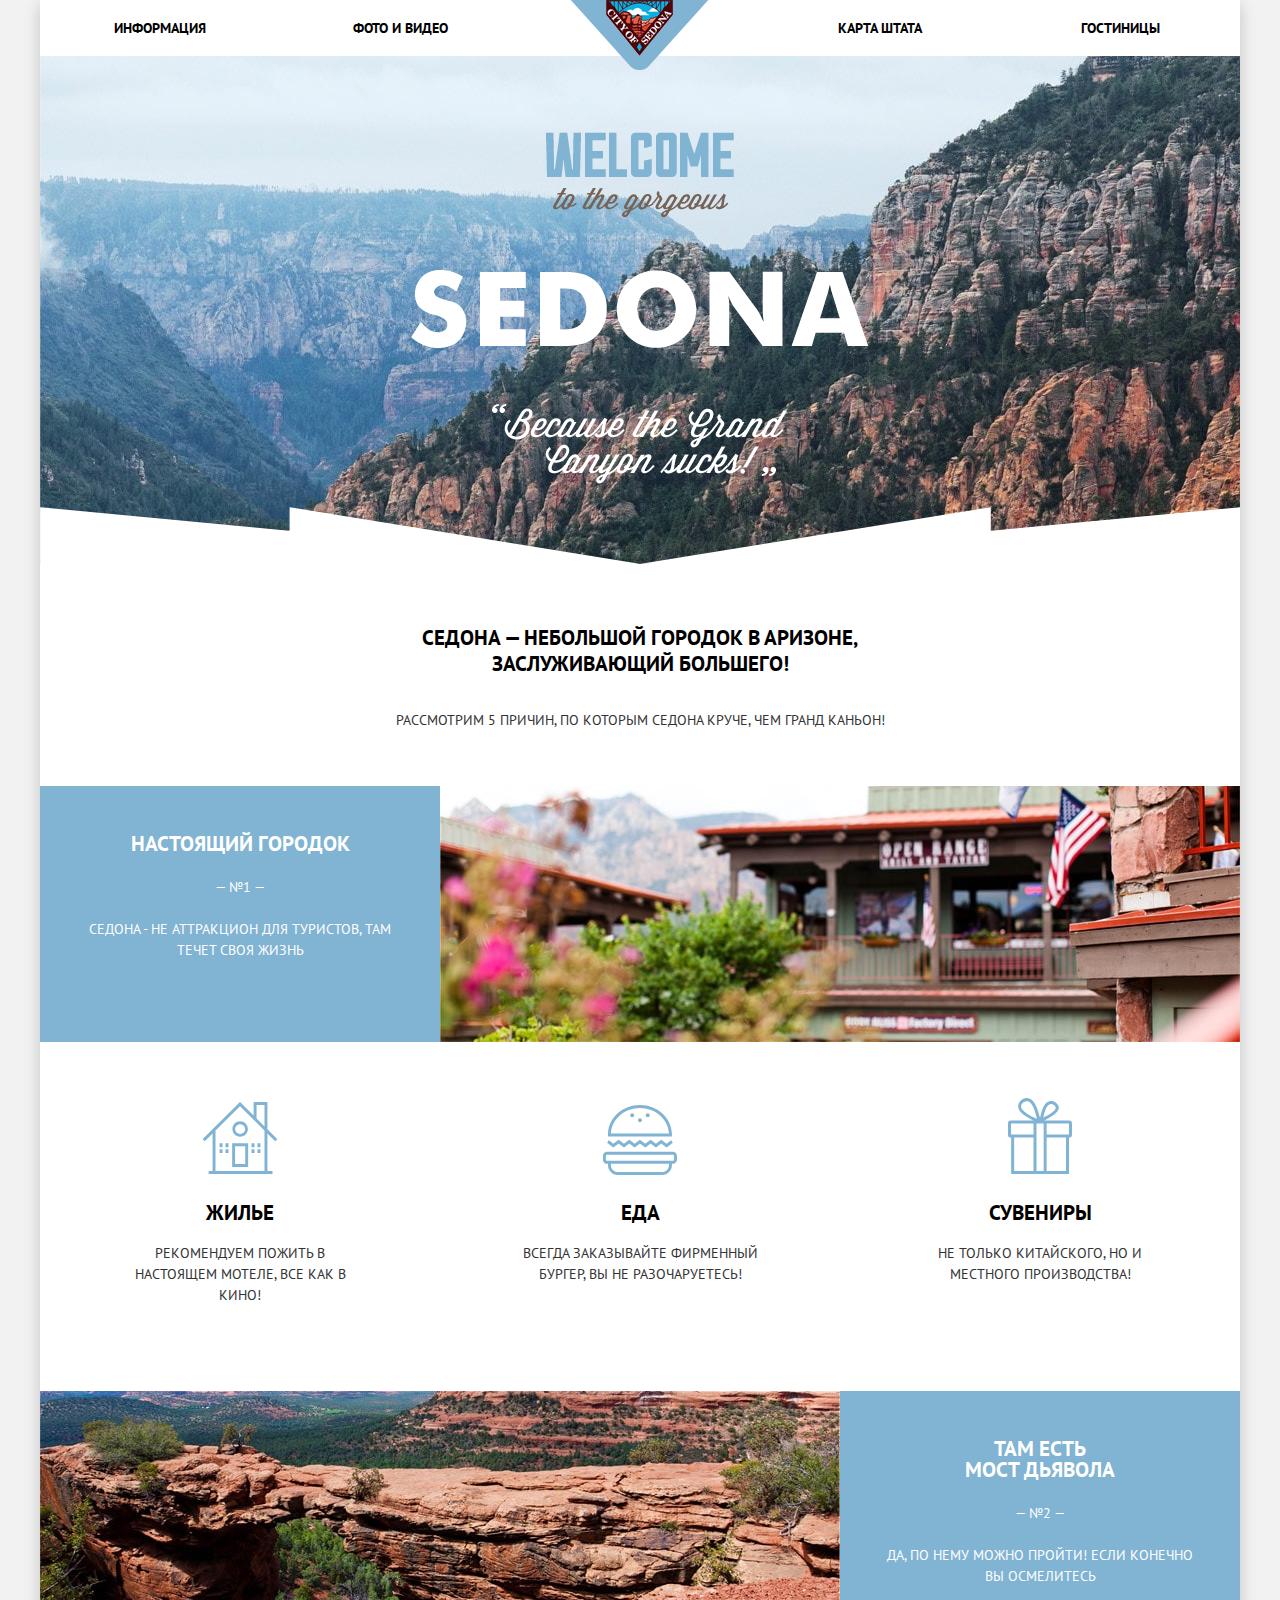
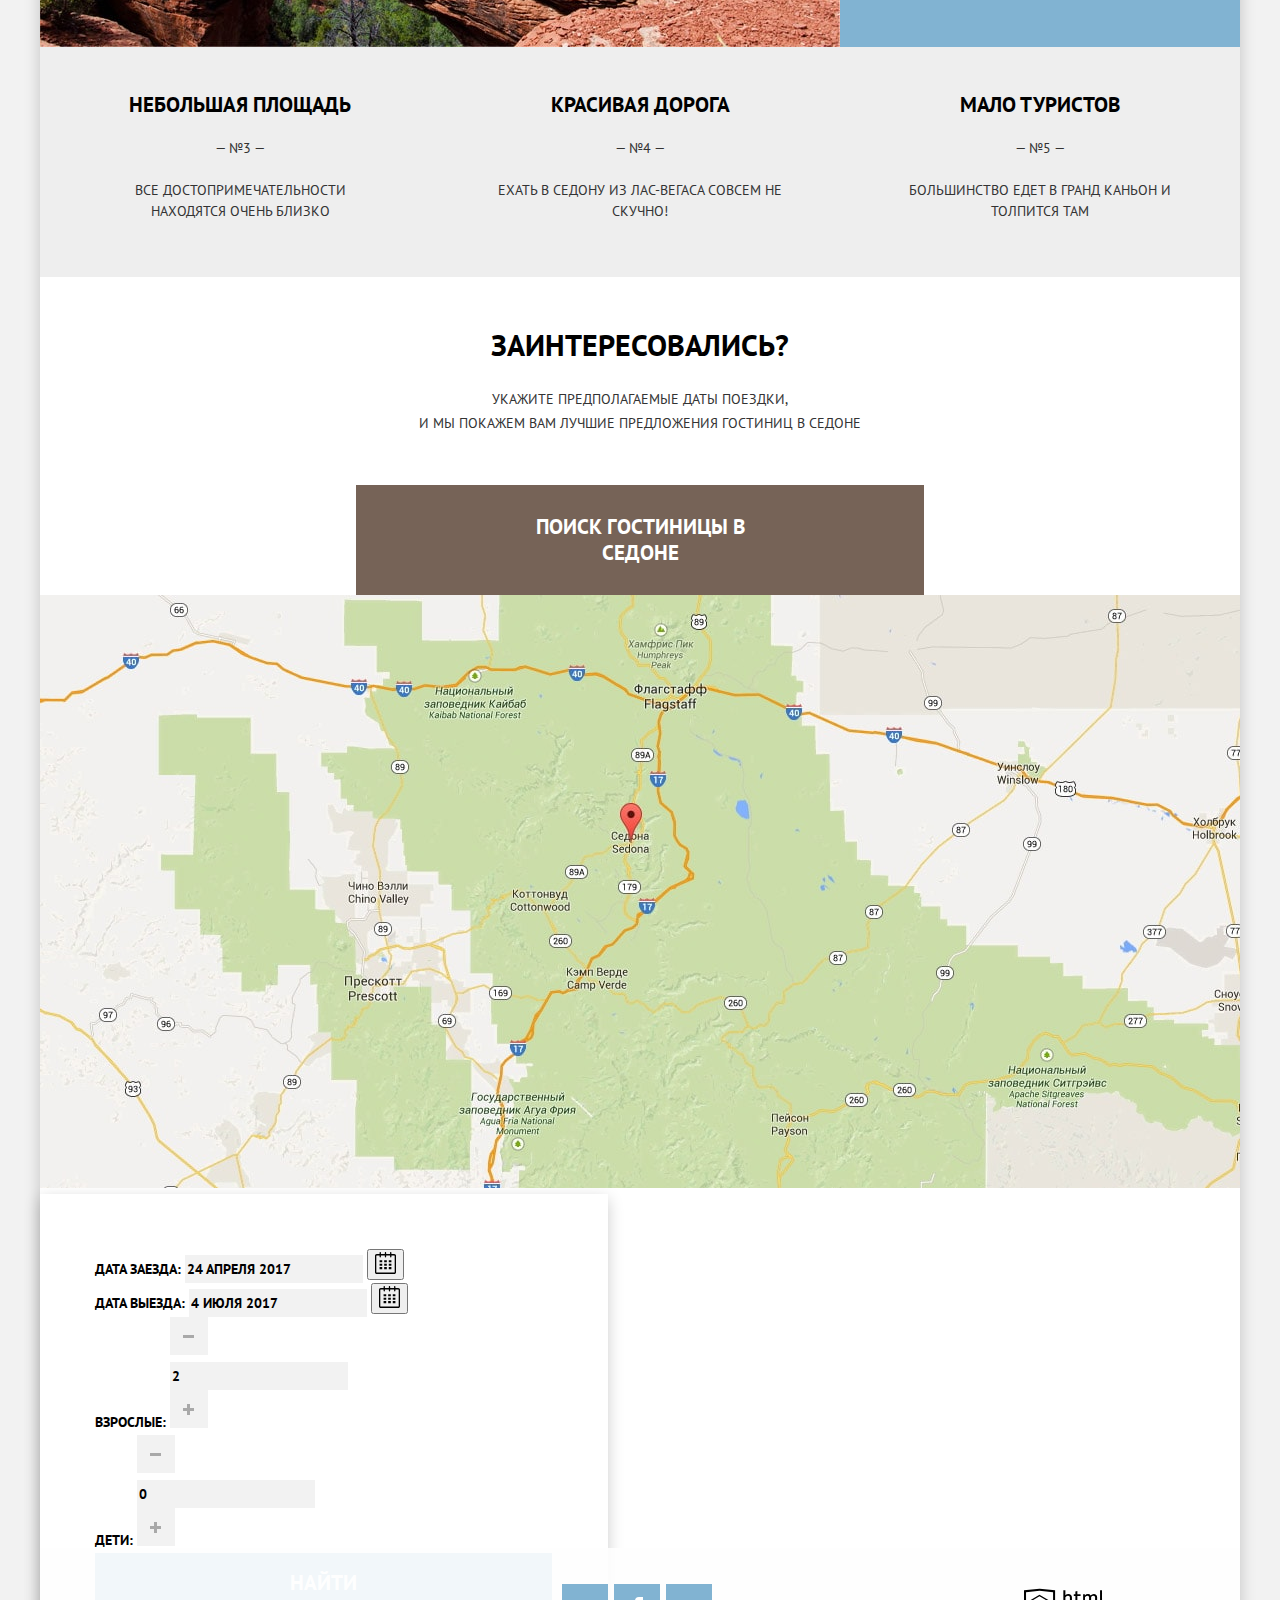
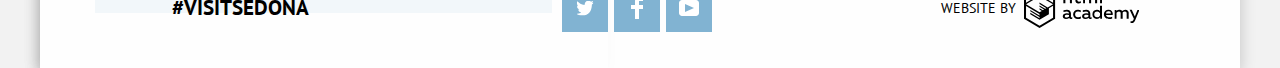
==== commit be02ac0a: "Создание сетки на флексах" ====
--- a/index.html
+++ b/index.html
@@ -65,7 +65,7 @@
   					<img src="img/reason2.jpg" width="800" height="256" alt="Там есть мост дьявола">
   				</div>
   				<div class="reason-info">
-  					<h3 class="reason-title">Там есть мост дьявола</h3>
+  					<h3 class="reason-title">Там есть <br> мост дьявола</h3>
   						<span class="reason-number">— №2 —</span>
   						<p class="reason-description">Да, по нему можно пройти! Если конечно вы осмелитесь</p>
   				</div>
@@ -95,28 +95,28 @@
   			</div>
   			<div class="search">
   				<h2 class="search-title">Заинтересовались?</h2>
-  				<p class="search-text">Укажите предполагаемые даты поездки, и мы покажем вам лучшие предложения гостиниц в седоне</p>
+  				<p class="search-text">Укажите предполагаемые даты поездки,<br> и мы покажем вам лучшие предложения гостиниц в седоне</p>
   				<a href="#" class="btn search-btn">Поиск гостиницы в Седоне</a>
   			</div>
   			<div class="map" id="map">
           <img class="map-image" src="img/map.jpg" width="1200" height="593" alt="Седона на карте">
-  				<iframe src="https://www.google.com/maps/embed?pb=!1m18!1m12!1m3!1d591938.158762296!2d-111.94959381352574!3d34.95592605864562!2m3!1f0!2f0!3f0!3m2!1i1024!2i768!4f13.1!3m3!1m2!1s0x872da132f942b00d%3A0x5548c523fa6c8efd!2sSedona%2C+AZ%2C+USA!5e0!3m2!1sen!2sru!4v1446837046152" allowfullscreen></iframe>
+  				<!-- <iframe src="https://www.google.com/maps/embed?pb=!1m18!1m12!1m3!1d591938.158762296!2d-111.94959381352574!3d34.95592605864562!2m3!1f0!2f0!3f0!3m2!1i1024!2i768!4f13.1!3m3!1m2!1s0x872da132f942b00d%3A0x5548c523fa6c8efd!2sSedona%2C+AZ%2C+USA!5e0!3m2!1sen!2sru!4v1446837046152" allowfullscreen></iframe> -->
   			</div>
   		</main>
-  		<footer class="main-footer">
-  			<a href="#" class="hashtag">#visitsedona</a>
-  			<ul class="footer-social">
-  				<li><a href="#" class="social-button social-btn-twitter">Твиттер</a></li>
-  				<li><a href="#" class="social-button social-btn-fb">Фейсбук</a></li>
-  				<li><a href="#" class="social-button social-btn-youtube">Ютьюб</a></li>
-  			</ul>
-  			<p class="footer-copyright">
-  				<span class="website-by">Website by</span>
-          <!-- Можно в ссылку не вкладывать картинку, а поставить ее как фон (картинку сделать display: inline-block), но тогда при каждом состоянии придется вставлять новую картинку другого цвета -->
-  				<a class="copyright-logo" href="https://htmlacademy.ru">
+  		<footer class="main-footer footer-transparent">
+    		<p class="hashtag"><a class="hashtag-link" href="#">#visitsedona</a></p>
+    		<ul class="footer-social">
+    			<li><a href="#" class="social-button social-btn-twitter">Твиттер</a></li>
+    			<li><a href="#" class="social-button social-btn-fb">Фейсбук</a></li>
+    			<li><a href="#" class="social-button social-btn-youtube">Ютьюб</a></li>
+    		</ul>
+    		<p class="footer-copyright">
+    			<span class="website-by">Website by</span>
+            <!-- Можно в ссылку не вкладывать картинку, а поставить ее как фон (картинку сделать display: inline-block), но тогда при каждом состоянии придется вставлять новую картинку другого цвета -->
+    			<a class="copyright-logo" href="https://htmlacademy.ru">
             <svg class="copyright-logo-image" data-name="Layer 1" xmlns="http://www.w3.org/2000/svg" viewBox="0 0 113 39"><path d="M46.84 28.22a2.07 2.07 0 0 0 .58-.11v1.4a3.41 3.41 0 0 1-1.24.22 1.75 1.75 0 0 1-1.75-1 5.08 5.08 0 0 1-3.3 1.13c-1.59 0-3.06-.87-3.06-2.68 0-2.24 2.08-2.93 3.9-2.93a11.63 11.63 0 0 1 2.28.26v-.31c0-1.09-.8-1.86-2.3-1.86a7.79 7.79 0 0 0-3.15.67v-1.79a10.72 10.72 0 0 1 3.35-.58c2.48 0 4 1.18 4 3.83v3.14a.57.57 0 0 0 .69.61zm-6.76-1.19a1.42 1.42 0 0 0 1.64 1.29 3.56 3.56 0 0 0 2.53-1v-1.51a10.21 10.21 0 0 0-1.9-.22c-1.1.01-2.27.35-2.27 1.45zM53.06 20.62a5.29 5.29 0 0 1 2.7.67v1.79a4.28 4.28 0 0 0-2.42-.73 2.89 2.89 0 1 0 0 5.76 5.26 5.26 0 0 0 2.55-.67v1.8a6.58 6.58 0 0 1-2.9.6 4.42 4.42 0 0 1-4.72-4.54 4.54 4.54 0 0 1 4.79-4.68zM65.84 28.22a2.07 2.07 0 0 0 .58-.11v1.4a3.41 3.41 0 0 1-1.24.22 1.75 1.75 0 0 1-1.75-1 5.08 5.08 0 0 1-3.3 1.13c-1.59 0-3.06-.87-3.06-2.68 0-2.24 2.08-2.93 3.9-2.93a11.63 11.63 0 0 1 2.28.26v-.31c0-1.09-.8-1.86-2.3-1.86a7.79 7.79 0 0 0-3.15.67v-1.79a10.72 10.72 0 0 1 3.35-.58c2.48 0 4 1.18 4 3.83v3.14a.57.57 0 0 0 .69.61zm-6.76-1.19a1.42 1.42 0 0 0 1.64 1.29 3.56 3.56 0 0 0 2.53-1v-1.51a10.21 10.21 0 0 0-1.9-.22c-1.11.01-2.27.35-2.27 1.45zM76.67 16.85v12.76h-1.76v-1.39a4.07 4.07 0 0 1-3.35 1.62 4.62 4.62 0 0 1 0-9.22 4 4 0 0 1 3.15 1.37v-5.14h2zm-4.76 5.48a2.9 2.9 0 0 0 0 5.8 3 3 0 0 0 2.79-1.84v-2.13a3.06 3.06 0 0 0-2.79-1.83zM82.99 20.62c3.48 0 4.68 2.81 4.12 5.34h-6.58c.22 1.57 1.75 2.22 3.35 2.22a6.41 6.41 0 0 0 2.77-.62v1.68a7.5 7.5 0 0 1-3.14.6c-2.68 0-5-1.53-5-4.61a4.39 4.39 0 0 1 4.48-4.61zm.09 1.62a2.39 2.39 0 0 0-2.57 2.26h4.85a2.06 2.06 0 0 0-2.28-2.26zM89.1 29.61v-8.75h1.73v1.09a4 4 0 0 1 2.92-1.33 3 3 0 0 1 2.73 1.4 4.33 4.33 0 0 1 3.06-1.4 3.21 3.21 0 0 1 3.32 3.52v5.47h-2V24.2a1.67 1.67 0 0 0-1.73-1.84 2.94 2.94 0 0 0-2.17 1.18V29.61h-2V24.2a1.67 1.67 0 0 0-1.73-1.84 3.11 3.11 0 0 0-2.32 1.35v5.91h-2zM111.47 20.86h2l-4.1 9.93c-.95 2.28-2.19 3-3.52 3a5 5 0 0 1-1.15-.15v-1.66a3 3 0 0 0 .89.13c.95 0 1.66-.67 2.17-2l.18-.44-4.16-8.82h2.13l3 6.6zM40.66 1.53v5a4 4 0 0 1 2.83-1.2A3.41 3.41 0 0 1 47.1 8.9v5.41h-2V9.15a1.9 1.9 0 0 0-2-2.1 3.08 3.08 0 0 0-2.44 1.46v5.8h-2V1.53h2zM52.43 2.42v3.12h3.17v1.71h-3.17v4c0 1.15.53 1.53 1.66 1.53a4.71 4.71 0 0 0 1.77-.35v1.68a7.14 7.14 0 0 1-2.35.38 2.68 2.68 0 0 1-3-2.88V7.23h-1.6V5.52h1.57V2.88zM58.1 14.29V5.54h1.73v1.09a4 4 0 0 1 2.92-1.33 3 3 0 0 1 2.73 1.4 4.33 4.33 0 0 1 3.06-1.4 3.21 3.21 0 0 1 3.32 3.52v5.47h-2V8.88a1.67 1.67 0 0 0-1.73-1.84 2.94 2.94 0 0 0-2.17 1.18V14.29h-2V8.88a1.67 1.67 0 0 0-1.73-1.84 3.11 3.11 0 0 0-2.32 1.35v5.91h-2zM74.72 1.52h1.95v12.76h-1.95zM15.44.02h-.16L0 1.62v28l15.28 9.09 15.28-9.09v-28zm13.12 28.45l-13.28 7.9L2 28.47V16.99l13.22 7.87v1.43l-9.07-5.4v1.38l9.11 5.47v1.46l-9.1-5.42v1.38l9.11 5.47 9.19-5.5V19.22l4.1-2.45v11.67zm0-13.16l-3.65 2.14-1.68 1-8-4.76v1.38l6.84 4.07h-.06l-.15.09-1 .57-5.64-3.36v1.38l4.45 2.65-1.05.7-3.36-2v1.38l2.21 1.3-2.25 1.35-13.16-7.82 13.17-7.92zm0-1.39L15.21 6.05l-13.2 7.86V3.41l13.28-1.39 13.28 1.39v10.51z"/></svg>
           </a>
-  			</p>
+    		</p>
   		</footer>
   	<!-- Всплывающее окно пока здесь, можно перенести в конец div class="search" -->
   		<div class="search-form">
--- a/css/style.css
+++ b/css/style.css
@@ -55,14 +55,37 @@
   color: #000000;
 }
 
+.main-header-logo {
+  position: absolute;
+  left: 50%;
+  transform: translate(-50%, 0);
+  z-index: 1;
+  width: 138px;
+  height: 70px;
+}
+
 .site-navigation {
   list-style: none;
   margin: 0;
   padding: 0;
+  display: flex;
+  flex-wrap: wrap;
+}
+
+/*задавать паддинг списку, лишке или ссылке?*/
+.site-navigation li {
+  width: 240px;
+  text-align: center;
+}
+
+.site-navigation li:nth-child(2) {
+  margin-right: 240px;
 }
 
 .site-navigation a {
-  color: #000000;
+  display: block;
+  color: #000000;
+  padding: 15px 0;
 }
 
 .site-navigation a:hover,
@@ -96,6 +119,8 @@
   display: block;
   margin-left: auto;
   margin-right: auto;
+  width: 458px;
+  height: 352px;
 }
 
 .welcome::after {
@@ -111,6 +136,10 @@
 
 .about-advantages {
   text-align: center;
+  padding-top: 61px;
+  padding-bottom: 53px;
+  margin: 0 auto;
+  width: 576px;
 }
 
 .about-Sedona {
@@ -118,22 +147,40 @@
   font-weight: 700;
   line-height: 26px;
   color: #000000;
+  margin: 0;
+  margin-bottom: 30px;
 }
 
 .reasons-lead {
   font-size: 14px;
   font-weight: 400;
   line-height: 26px;
+  margin: 0;
+}
+
+.reason-first,
+.reason-second {
+  display: flex;
+}
+
+.reason-info {
+  text-align: center;
+  padding: 47px 46px 55px;
+  width: 400px;
+  box-sizing: border-box;
 }
 
 .reason-title {
   font-size: 21px;
   font-weight: 700;
   color: #000000;
-}
-
-.reason-info {
-  text-align: center;
+  margin: 0;
+  margin-bottom: 23px;
+}
+
+.reason-description {
+  margin: 0;
+  margin-top: 21px;
 }
 
 .reason-first .reason-info,
@@ -144,15 +191,26 @@
   background-color: #81b3d2;
 }
 
+.reason-image img {
+  width: 800px;
+  height: 256px;
+  display: block;
+}
+
 .features-list {
   list-style: none;
   margin: 0;
   padding: 0;
+  display: flex;
+  flex-wrap: wrap;
 }
 
 .feature-item {
   text-align: center;
   position: relative;
+  width: 400px;
+  padding: 160px 73px 85px;
+  box-sizing: border-box;
 }
 
 .feature-item-title {
@@ -160,6 +218,12 @@
   font-weight: 700;
   line-height: 21px;
   color: #000000;
+  margin: 0;
+  margin-bottom: 20px;
+}
+
+.feature-item-description {
+  margin: 0;
 }
 
 .features-list .feature-item-house::before {
@@ -169,8 +233,9 @@
   position: absolute;
   width: 75px;
   height: 72px;
-  top: 11px;
-  left: 0;
+  left: 50%;
+  transform: translate(-50%, 0);
+  top: 60px;
 }
 
 .features-list .feature-item-food::before {
@@ -180,8 +245,9 @@
   position: absolute;
   width: 74px;
   height: 70px;
-  top: 11px;
-  left: 0;
+  left: 50%;
+  transform: translate(-50%, 0);
+  top: 63px;
 }
 
 .features-list .feature-item-souvenirs::before {
@@ -191,16 +257,22 @@
   position: absolute;
   width: 64px;
   height: 76px;
-  top: 11px;
-  left: 0;
+  left: 50%;
+  transform: translate(-50%, 0);
+  top: 56px;
 }
 
 .reasons-row {
   background-color: #eeeeee;
+  display: flex;
+  flex-wrap: wrap;
 }
 
 .search {
+  padding-top: 50px;
   text-align: center;
+  width: 568px;
+  margin: 0 auto;
 }
 
 .search-title {
@@ -208,10 +280,13 @@
   font-weight: 700;
   line-height: 36px;
   color: #000000;
+  margin: 0;
+  margin-bottom: 24px;
 }
 
 .search-text {
   line-height: 24px;
+  margin-bottom: 50px;
 }
 
 .search .search-btn {
@@ -237,9 +312,16 @@
   font-weight: 700;
   line-height: 26px;
   color: #000000;
+  background-color: #ffffff;
   box-shadow: 0 5px 15px 0 rgba(0, 1, 1, 0.2);
   width: 568px;
   padding: 55px;
+  box-sizing: border-box;
+/*  position: fixed;*/
+/*  top: 20px;
+  left: 50%;
+  margin-left: -284px;*/
+  z-index: 20;
 }
 
 .input-line input {
@@ -354,21 +436,57 @@
   background-repeat: no-repeat;
   width: 1200px;
   min-height: 217px;
+  padding: 30px 73px;
+  box-sizing: border-box;
+}
+
+.filters form {
+  display: flex;
 }
 
 .filters fieldset {
   border: none;
+  padding: 0;
+  margin: 0;
 }
 
 .filters legend {
   font-size: 16px;
   font-weight: 700;
+  margin-bottom: 10px;
 }
 
 .filters ul {
   list-style: none;
   padding: 0;
   margin: 0;
+  display: flex;
+  height: 110px;
+  flex-direction: column;
+  justify-content: space-between;
+}
+
+/*а можно сделать через нижние маргины */
+/*.filters .filter-item {
+  margin-bottom: 24px;
+}
+
+.filters .filter-item:nth-child(3) {
+  margin-bottom: 0;
+}*/
+
+.filters .filter-infrastructure {
+  margin-right: 50px;
+  width: 200px;
+}
+
+.filters .filter-living {
+  width: 200px;
+}
+
+.filters .filter-price-container {
+  width: 314px;
+  margin-left: auto;
 }
 
 .filter-item input:disabled + label {
@@ -377,12 +495,14 @@
 
 .filter-item input[type="checkbox"] + label {
   position: relative;
+  display: block;
+  padding-left: 40px;
 }
 
 .filter-item input[type="checkbox"] + label::before {
   content: "";
   position: absolute;
-  top: 0px;
+  top: -1px;
   left: 0px;
   background-image: url("../img/checkbox-off.svg");
   background-repeat: no-repeat;
@@ -393,7 +513,7 @@
 .filter-item input[type="checkbox"]:checked + label::after {
   content: "";
   position: absolute;
-  top: 0px;
+  top: -1px;
   left: 0px;
   background-image: url("../img/checkbox-on.svg");
   background-repeat: no-repeat;
@@ -407,6 +527,12 @@
 
 .filter-item input[type="checkbox"]:disabled + label::after {
   background-image: url("../img/checkbox-on-disabled.svg");
+}
+
+.price-controls {
+  display: flex;
+  border: 2px solid #ffffff;
+  border-radius: 2px;
 }
 
 .price-controls input {
@@ -414,6 +540,7 @@
   color: inherit;
   text-transform: inherit;
   background-color: transparent;
+  border: 0;
 }
 
 .btn-show {
@@ -429,23 +556,39 @@
   color: #000000;
 }
 
+.catalog-sorting {
+  display: flex;
+  padding: 29px 73px 31px;
+  border-bottom: 1px solid #e5e5e5;
+}
+
 .catalog-sorting-result {
-  font-size: 21 px;
+  font-size: 21px;
   font-weight: 700;
   line-height: 26px;
   color: #000000;
+  width: 163px;
+  margin: auto 0;
 }
 
 .catalog-sorting-heading {
   font-size: 12px;
   line-height: 18px;
   color: #000000;
+  width: 117px;
+  margin: auto 0;
 }
 
 .sorting-criteria-center {
   list-style: none;
   padding: 0;
-  margin: 0;
+  width: 400px;
+  margin: auto 0;
+}
+
+.sorting-criteria-center li {
+  display: inline-block;
+  margin-right: 32px;
 }
 
 .sorting-criterion {
@@ -473,9 +616,26 @@
 
 .sorting-criteria-right {
   list-style: none;
-}
-
-/*.arrow {
+  width: 50px;
+  padding: 0;
+  margin: 0;
+  margin-left: auto;
+  margin-top: auto;
+  margin-bottom: auto;
+  text-align: right
+}
+
+.sorting-criteria-right li {
+  display: inline-block;
+  width: 11px;
+  height: 10px;
+}
+
+.sorting-criteria-right li:nth-child(2) {
+  margin-left: 12px;
+}
+
+.arrow {
   display: inline-block;
   vertical-align: middle;
   font-size: 0;
@@ -489,16 +649,89 @@
 
 .arrow-down {
   background-image: url("../img/icon-down-dir.svg");
-}*/
+}
 
 .hotels-list {
   list-style: none;
+  margin: 0;
+  padding: 0;
+}
+
+.hotels-item {
+  display: flex;
+  border-bottom: 1px solid #e5e5e5;
+  padding: 30px 73px;
+}
+
+.hotels-item-image {
+  margin: 0;
+  margin-right: 30px;
+  width: 135px;
+  height: 90px;
+}
+
+.hotels-item-image img {
+  display: block;
+  width: 135px;
+  height: 90px;
+}
+
+.hotels-item-description {
+  width: 260px;
+}
+
+.hotels-item-details {
+  margin: 0;
+  margin-bottom: 15px;
+}
+
+.hotels-item-type {
+  display: inline-block;
+  min-width: 110px;
+  margin-right: 6px;
+}
+
+.hotels-item-buttons {
+  display: flex;
+  margin: 0;
+}
+
+.hotels-item-rating {
+  width: 110px;
+  margin-left: auto;
+}
+
+.hotels-item-stars {
+/*  text-align: right;*/
+  margin: 0;
+  margin-bottom: 47px;
+/*  line-height: 0;
+  font-size: 18px;*/
+  display: flex;
+  justify-content: flex-end;
+}
+
+.hotels-item-stars .star {
+/*  display: inline-block;*/
+  width: 18px;
+  height: 17px;
+  background-image: url(../img/star.svg);
+  margin-left: 5px;
+}
+
+.rating {
+  color: #666666;
+  background-color: #f2f2f2;
+  padding: 5px 13px;
 }
 
 .hotels-item-description h3 {
   font-size: 21px;
   font-weight: 700;
   line-height: 26px;
+  margin: 0;
+  margin-top: -4px;
+  margin-bottom: 5px;
 }
 
 .hotels-item-description h3 a {
@@ -519,6 +752,7 @@
   font-weight: 700;
   background-color: #81b3d2;
   padding: 3px 17px;
+  margin-right: 6px;
 }
 
 .btn-blue:hover,
@@ -548,18 +782,31 @@
   color: rgba(255, 255, 255, 0.3);
 }
 
-.rating {
-  color: #666666;
-  background-color: #f2f2f2;
-  padding: 5px 15px;
-}
-
 .main-footer {
+  color: #000000;
+  text-align: center;
+  display: flex;
+  align-items: center;
+  flex-wrap: wrap;
+  padding: 36px 0;
+  min-height: 120px;
+  box-sizing: border-box;
+}
+
+.footer-transparent {
+  position: absolute;
+  bottom: 0;
+  left: 0;
   background-color: rgba(254, 254, 254, 0.9);
-  color: #000000;
 }
 
 .hashtag {
+  margin: 0;
+  width: 400px;
+}
+
+.hashtag-link {
+  display: inline-block;
   font-size: 21px;
   font-weight: 700;
   line-height: 26px;
@@ -568,7 +815,16 @@
 
 .footer-social {
   list-style: none;
-  text-align: center;
+  margin: 0;
+  padding: 0;
+  width: 400px;
+  display: flex;
+  flex-wrap: wrap;
+  justify-content: center;
+}
+
+.footer-social li {
+  margin-right: 6px;
 }
 
 .social-button {
@@ -623,11 +879,23 @@
   opacity: 0.3;
 }
 
+.footer-copyright {
+  margin: 0;
+  width: 400px;
+  display: flex;
+  align-items: center;
+  justify-content: center;
+}
+
 .website-by {
-/*  display: block;
-  margin-right: 6px;*/
+  margin-right: 8px;
   line-height: 26px;
   color: #000000;
+}
+
+.copyright-logo {
+  width: 115px;
+  height: 41px;
 }
 
 .copyright-logo-image {
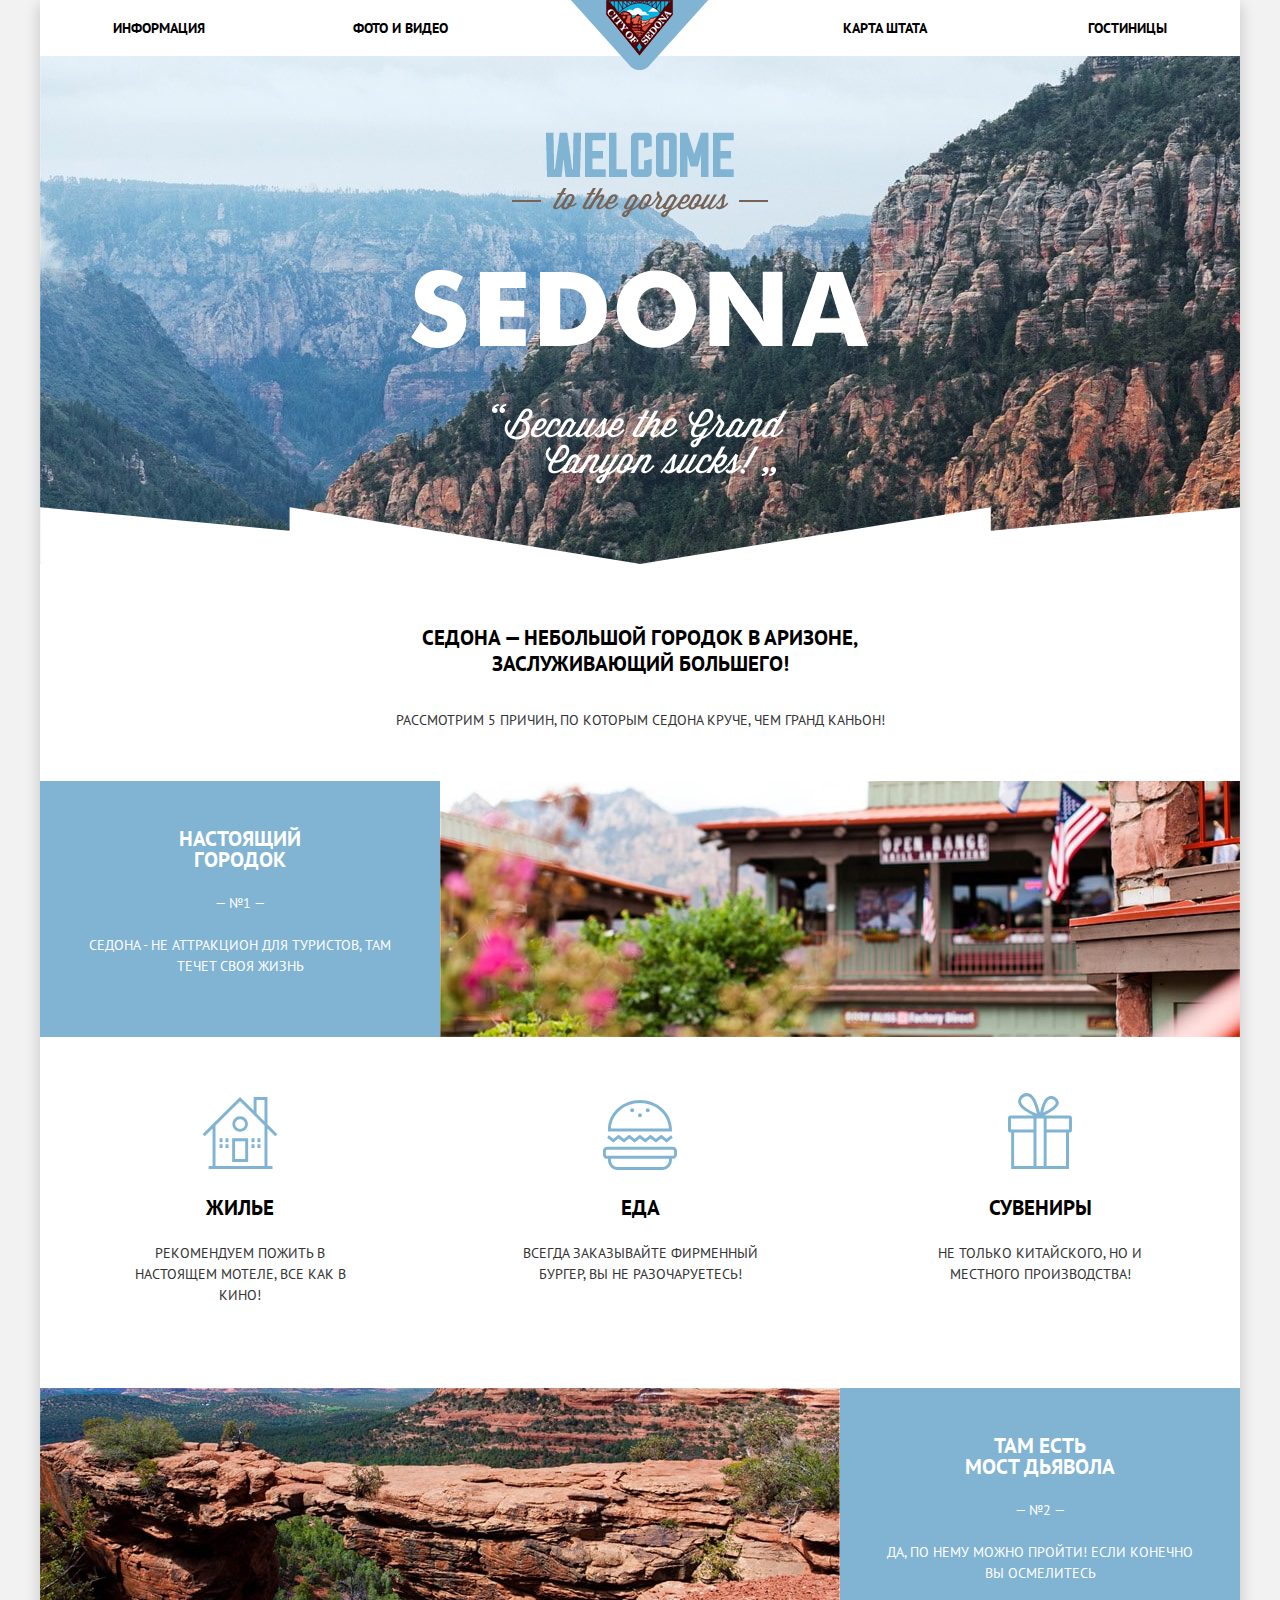
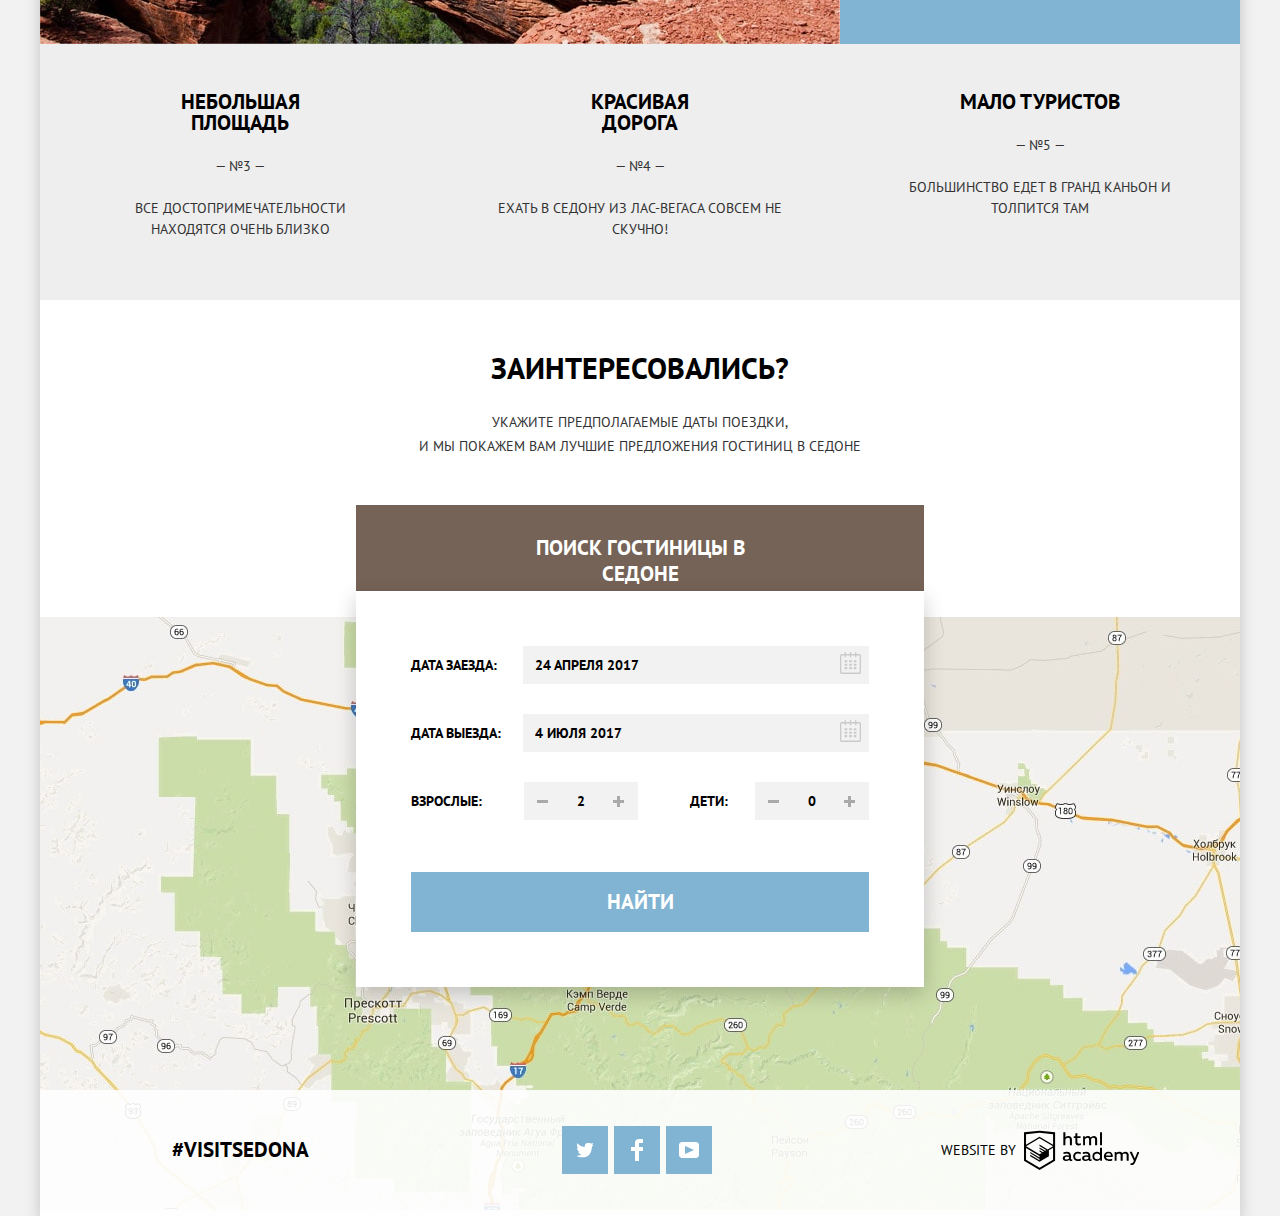
==== commit 7f4a1b54: "Оформление декоративных элементов" ====
--- a/index.html
+++ b/index.html
@@ -97,6 +97,44 @@
   				<h2 class="search-title">Заинтересовались?</h2>
   				<p class="search-text">Укажите предполагаемые даты поездки,<br> и мы покажем вам лучшие предложения гостиниц в седоне</p>
   				<a href="#" class="btn search-btn">Поиск гостиницы в Седоне</a>
+          <div class="search-form">
+            <form class="search-hotel" action="https://echo.htmlacademy.ru" method="get">
+              <div class="input-line">
+                <label for="check-in">Дата заезда:</label>
+                <input type="text" name="check-in" id="check-in" placeholder="24 апреля 2017">
+                <!-- Можно вставить календари как псевдоэлементы для кнопки и позиционировать абсолютно -->
+                <button class="search-form-calendar-btn" type="button" name="calendar">
+                  <svg class="search-form-calendar-icon" xmlns="http://www.w3.org/2000/svg" width="21" height="22" viewBox="0 0 21 22"><path d="M19.25 2.025h-2.844V.648c0-.38-.294-.69-.656-.69-.363 0-.656.31-.656.69v1.377h-3.938V.648c0-.38-.294-.69-.655-.69-.362 0-.656.31-.656.69v1.377H5.906V.648c0-.38-.294-.69-.656-.69-.363 0-.657.31-.657.69v1.377H1.75C.784 2.025 0 2.847 0 3.862v16.302C0 21.18.784 22 1.75 22h17.5c.967 0 1.75-.82 1.75-1.836V3.862c0-1.015-.783-1.837-1.75-1.837zm.438 18.14c0 .252-.195.458-.437.458H1.75c-.24 0-.438-.206-.438-.46v-16.3c0-.254.196-.46.438-.46h2.844V4.78c0 .382.294.69.657.69.363 0 .657-.308.657-.69V3.404h3.938V4.78c0 .382.294.69.657.69.36 0 .655-.308.655-.69V3.404h3.938V4.78c0 .382.293.69.656.69.363 0 .657-.308.657-.69V3.404h2.845c.24 0 .437.206.437.46v16.3z"/><path d="M4.594 8.225H7.22v2.066H4.593zM4.594 11.668H7.22v2.067H4.593zM4.594 15.112H7.22v2.066H4.593zM9.188 15.112h2.625v2.066H9.188zM9.188 11.668h2.625v2.067H9.188zM9.188 8.225h2.625v2.066H9.188zM13.78 15.112h2.626v2.066H13.78zM13.78 11.668h2.626v2.067H13.78zM13.78 8.225h2.626v2.066H13.78z"/></svg>
+                </button>
+              </div>
+              <div class="input-line">
+                <label for="check-out">Дата выезда:</label>
+                <input type="text" name="check-out" id="check-out" placeholder="4 июля 2017">
+                <button class="search-form-calendar-btn" type="button" name="calendar">
+                  <svg class="search-form-calendar-icon" xmlns="http://www.w3.org/2000/svg" width="21" height="22" viewBox="0 0 21 22"><path d="M19.25 2.025h-2.844V.648c0-.38-.294-.69-.656-.69-.363 0-.656.31-.656.69v1.377h-3.938V.648c0-.38-.294-.69-.655-.69-.362 0-.656.31-.656.69v1.377H5.906V.648c0-.38-.294-.69-.656-.69-.363 0-.657.31-.657.69v1.377H1.75C.784 2.025 0 2.847 0 3.862v16.302C0 21.18.784 22 1.75 22h17.5c.967 0 1.75-.82 1.75-1.836V3.862c0-1.015-.783-1.837-1.75-1.837zm.438 18.14c0 .252-.195.458-.437.458H1.75c-.24 0-.438-.206-.438-.46v-16.3c0-.254.196-.46.438-.46h2.844V4.78c0 .382.294.69.657.69.363 0 .657-.308.657-.69V3.404h3.938V4.78c0 .382.294.69.657.69.36 0 .655-.308.655-.69V3.404h3.938V4.78c0 .382.293.69.656.69.363 0 .657-.308.657-.69V3.404h2.845c.24 0 .437.206.437.46v16.3z"/><path d="M4.594 8.225H7.22v2.066H4.593zM4.594 11.668H7.22v2.067H4.593zM4.594 15.112H7.22v2.066H4.593zM9.188 15.112h2.625v2.066H9.188zM9.188 11.668h2.625v2.067H9.188zM9.188 8.225h2.625v2.066H9.188zM13.78 15.112h2.626v2.066H13.78zM13.78 11.668h2.626v2.067H13.78zM13.78 8.225h2.626v2.066H13.78z"/></svg>
+                </button>
+              </div>
+              <div class="input-line amount">
+                <div class="input-column adults-amount">
+                  <label for="adults">Взрослые:</label>
+                  <div class="minus-plus-buttons-wrapper">
+                    <button class="minus-plus-buttons btn-minus" type="button"><span class="visually-hidden">Меньше</span></button>
+                    <input type="text" name="adults" id="adults" value="2">
+                    <button class="minus-plus-buttons btn-plus" type="button"><span class="visually-hidden">Больше</span></button>
+                  </div>
+                </div>
+                <div class="input-column children-amount">
+                  <label for="children">Дети:</label>
+                  <div class="minus-plus-buttons-wrapper">
+                    <button class="minus-plus-buttons btn-minus" type="button"><span class="visually-hidden">Меньше</span></button>
+                    <input type="text" name="children" id="children" value="0">
+                    <button class="minus-plus-buttons btn-plus" type="button"><span class="visually-hidden">Больше</span></button>
+                  </div>
+                </div>
+              </div>
+              <button class="btn search-btn-blue" type="submit">Найти</button>
+            </form>
+          </div>
   			</div>
   			<div class="map" id="map">
           <img class="map-image" src="img/map.jpg" width="1200" height="593" alt="Седона на карте">
@@ -106,60 +144,18 @@
   		<footer class="main-footer footer-transparent">
     		<p class="hashtag"><a class="hashtag-link" href="#">#visitsedona</a></p>
     		<ul class="footer-social">
-    			<li><a href="#" class="social-button social-btn-twitter">Твиттер</a></li>
-    			<li><a href="#" class="social-button social-btn-fb">Фейсбук</a></li>
-    			<li><a href="#" class="social-button social-btn-youtube">Ютьюб</a></li>
+    			<li><a href="#" class="social-button social-btn-twitter"><span class="visually-hidden">Твиттер</span></a></li>
+    			<li><a href="#" class="social-button social-btn-fb"><span class="visually-hidden">Фейсбук</span></a></li>
+    			<li><a href="#" class="social-button social-btn-youtube"><span class="visually-hidden">Ютьюб</span></a></li>
     		</ul>
     		<p class="footer-copyright">
     			<span class="website-by">Website by</span>
             <!-- Можно в ссылку не вкладывать картинку, а поставить ее как фон (картинку сделать display: inline-block), но тогда при каждом состоянии придется вставлять новую картинку другого цвета -->
-    			<a class="copyright-logo" href="https://htmlacademy.ru">
-            <svg class="copyright-logo-image" data-name="Layer 1" xmlns="http://www.w3.org/2000/svg" viewBox="0 0 113 39"><path d="M46.84 28.22a2.07 2.07 0 0 0 .58-.11v1.4a3.41 3.41 0 0 1-1.24.22 1.75 1.75 0 0 1-1.75-1 5.08 5.08 0 0 1-3.3 1.13c-1.59 0-3.06-.87-3.06-2.68 0-2.24 2.08-2.93 3.9-2.93a11.63 11.63 0 0 1 2.28.26v-.31c0-1.09-.8-1.86-2.3-1.86a7.79 7.79 0 0 0-3.15.67v-1.79a10.72 10.72 0 0 1 3.35-.58c2.48 0 4 1.18 4 3.83v3.14a.57.57 0 0 0 .69.61zm-6.76-1.19a1.42 1.42 0 0 0 1.64 1.29 3.56 3.56 0 0 0 2.53-1v-1.51a10.21 10.21 0 0 0-1.9-.22c-1.1.01-2.27.35-2.27 1.45zM53.06 20.62a5.29 5.29 0 0 1 2.7.67v1.79a4.28 4.28 0 0 0-2.42-.73 2.89 2.89 0 1 0 0 5.76 5.26 5.26 0 0 0 2.55-.67v1.8a6.58 6.58 0 0 1-2.9.6 4.42 4.42 0 0 1-4.72-4.54 4.54 4.54 0 0 1 4.79-4.68zM65.84 28.22a2.07 2.07 0 0 0 .58-.11v1.4a3.41 3.41 0 0 1-1.24.22 1.75 1.75 0 0 1-1.75-1 5.08 5.08 0 0 1-3.3 1.13c-1.59 0-3.06-.87-3.06-2.68 0-2.24 2.08-2.93 3.9-2.93a11.63 11.63 0 0 1 2.28.26v-.31c0-1.09-.8-1.86-2.3-1.86a7.79 7.79 0 0 0-3.15.67v-1.79a10.72 10.72 0 0 1 3.35-.58c2.48 0 4 1.18 4 3.83v3.14a.57.57 0 0 0 .69.61zm-6.76-1.19a1.42 1.42 0 0 0 1.64 1.29 3.56 3.56 0 0 0 2.53-1v-1.51a10.21 10.21 0 0 0-1.9-.22c-1.11.01-2.27.35-2.27 1.45zM76.67 16.85v12.76h-1.76v-1.39a4.07 4.07 0 0 1-3.35 1.62 4.62 4.62 0 0 1 0-9.22 4 4 0 0 1 3.15 1.37v-5.14h2zm-4.76 5.48a2.9 2.9 0 0 0 0 5.8 3 3 0 0 0 2.79-1.84v-2.13a3.06 3.06 0 0 0-2.79-1.83zM82.99 20.62c3.48 0 4.68 2.81 4.12 5.34h-6.58c.22 1.57 1.75 2.22 3.35 2.22a6.41 6.41 0 0 0 2.77-.62v1.68a7.5 7.5 0 0 1-3.14.6c-2.68 0-5-1.53-5-4.61a4.39 4.39 0 0 1 4.48-4.61zm.09 1.62a2.39 2.39 0 0 0-2.57 2.26h4.85a2.06 2.06 0 0 0-2.28-2.26zM89.1 29.61v-8.75h1.73v1.09a4 4 0 0 1 2.92-1.33 3 3 0 0 1 2.73 1.4 4.33 4.33 0 0 1 3.06-1.4 3.21 3.21 0 0 1 3.32 3.52v5.47h-2V24.2a1.67 1.67 0 0 0-1.73-1.84 2.94 2.94 0 0 0-2.17 1.18V29.61h-2V24.2a1.67 1.67 0 0 0-1.73-1.84 3.11 3.11 0 0 0-2.32 1.35v5.91h-2zM111.47 20.86h2l-4.1 9.93c-.95 2.28-2.19 3-3.52 3a5 5 0 0 1-1.15-.15v-1.66a3 3 0 0 0 .89.13c.95 0 1.66-.67 2.17-2l.18-.44-4.16-8.82h2.13l3 6.6zM40.66 1.53v5a4 4 0 0 1 2.83-1.2A3.41 3.41 0 0 1 47.1 8.9v5.41h-2V9.15a1.9 1.9 0 0 0-2-2.1 3.08 3.08 0 0 0-2.44 1.46v5.8h-2V1.53h2zM52.43 2.42v3.12h3.17v1.71h-3.17v4c0 1.15.53 1.53 1.66 1.53a4.71 4.71 0 0 0 1.77-.35v1.68a7.14 7.14 0 0 1-2.35.38 2.68 2.68 0 0 1-3-2.88V7.23h-1.6V5.52h1.57V2.88zM58.1 14.29V5.54h1.73v1.09a4 4 0 0 1 2.92-1.33 3 3 0 0 1 2.73 1.4 4.33 4.33 0 0 1 3.06-1.4 3.21 3.21 0 0 1 3.32 3.52v5.47h-2V8.88a1.67 1.67 0 0 0-1.73-1.84 2.94 2.94 0 0 0-2.17 1.18V14.29h-2V8.88a1.67 1.67 0 0 0-1.73-1.84 3.11 3.11 0 0 0-2.32 1.35v5.91h-2zM74.72 1.52h1.95v12.76h-1.95zM15.44.02h-.16L0 1.62v28l15.28 9.09 15.28-9.09v-28zm13.12 28.45l-13.28 7.9L2 28.47V16.99l13.22 7.87v1.43l-9.07-5.4v1.38l9.11 5.47v1.46l-9.1-5.42v1.38l9.11 5.47 9.19-5.5V19.22l4.1-2.45v11.67zm0-13.16l-3.65 2.14-1.68 1-8-4.76v1.38l6.84 4.07h-.06l-.15.09-1 .57-5.64-3.36v1.38l4.45 2.65-1.05.7-3.36-2v1.38l2.21 1.3-2.25 1.35-13.16-7.82 13.17-7.92zm0-1.39L15.21 6.05l-13.2 7.86V3.41l13.28-1.39 13.28 1.39v10.51z"/></svg>
+    			<a class="copyright-logo" href="https://htmlacademy.ru/intensive/htmlcss">
+            <svg class="copyright-logo-image" data-name="Layer 1" xmlns="http://www.w3.org/2000/svg" width="115" height="41" viewBox="0 0 113 39"><path d="M46.84 28.22a2.07 2.07 0 0 0 .58-.11v1.4a3.41 3.41 0 0 1-1.24.22 1.75 1.75 0 0 1-1.75-1 5.08 5.08 0 0 1-3.3 1.13c-1.59 0-3.06-.87-3.06-2.68 0-2.24 2.08-2.93 3.9-2.93a11.63 11.63 0 0 1 2.28.26v-.31c0-1.09-.8-1.86-2.3-1.86a7.79 7.79 0 0 0-3.15.67v-1.79a10.72 10.72 0 0 1 3.35-.58c2.48 0 4 1.18 4 3.83v3.14a.57.57 0 0 0 .69.61zm-6.76-1.19a1.42 1.42 0 0 0 1.64 1.29 3.56 3.56 0 0 0 2.53-1v-1.51a10.21 10.21 0 0 0-1.9-.22c-1.1.01-2.27.35-2.27 1.45zM53.06 20.62a5.29 5.29 0 0 1 2.7.67v1.79a4.28 4.28 0 0 0-2.42-.73 2.89 2.89 0 1 0 0 5.76 5.26 5.26 0 0 0 2.55-.67v1.8a6.58 6.58 0 0 1-2.9.6 4.42 4.42 0 0 1-4.72-4.54 4.54 4.54 0 0 1 4.79-4.68zM65.84 28.22a2.07 2.07 0 0 0 .58-.11v1.4a3.41 3.41 0 0 1-1.24.22 1.75 1.75 0 0 1-1.75-1 5.08 5.08 0 0 1-3.3 1.13c-1.59 0-3.06-.87-3.06-2.68 0-2.24 2.08-2.93 3.9-2.93a11.63 11.63 0 0 1 2.28.26v-.31c0-1.09-.8-1.86-2.3-1.86a7.79 7.79 0 0 0-3.15.67v-1.79a10.72 10.72 0 0 1 3.35-.58c2.48 0 4 1.18 4 3.83v3.14a.57.57 0 0 0 .69.61zm-6.76-1.19a1.42 1.42 0 0 0 1.64 1.29 3.56 3.56 0 0 0 2.53-1v-1.51a10.21 10.21 0 0 0-1.9-.22c-1.11.01-2.27.35-2.27 1.45zM76.67 16.85v12.76h-1.76v-1.39a4.07 4.07 0 0 1-3.35 1.62 4.62 4.62 0 0 1 0-9.22 4 4 0 0 1 3.15 1.37v-5.14h2zm-4.76 5.48a2.9 2.9 0 0 0 0 5.8 3 3 0 0 0 2.79-1.84v-2.13a3.06 3.06 0 0 0-2.79-1.83zM82.99 20.62c3.48 0 4.68 2.81 4.12 5.34h-6.58c.22 1.57 1.75 2.22 3.35 2.22a6.41 6.41 0 0 0 2.77-.62v1.68a7.5 7.5 0 0 1-3.14.6c-2.68 0-5-1.53-5-4.61a4.39 4.39 0 0 1 4.48-4.61zm.09 1.62a2.39 2.39 0 0 0-2.57 2.26h4.85a2.06 2.06 0 0 0-2.28-2.26zM89.1 29.61v-8.75h1.73v1.09a4 4 0 0 1 2.92-1.33 3 3 0 0 1 2.73 1.4 4.33 4.33 0 0 1 3.06-1.4 3.21 3.21 0 0 1 3.32 3.52v5.47h-2V24.2a1.67 1.67 0 0 0-1.73-1.84 2.94 2.94 0 0 0-2.17 1.18V29.61h-2V24.2a1.67 1.67 0 0 0-1.73-1.84 3.11 3.11 0 0 0-2.32 1.35v5.91h-2zM111.47 20.86h2l-4.1 9.93c-.95 2.28-2.19 3-3.52 3a5 5 0 0 1-1.15-.15v-1.66a3 3 0 0 0 .89.13c.95 0 1.66-.67 2.17-2l.18-.44-4.16-8.82h2.13l3 6.6zM40.66 1.53v5a4 4 0 0 1 2.83-1.2A3.41 3.41 0 0 1 47.1 8.9v5.41h-2V9.15a1.9 1.9 0 0 0-2-2.1 3.08 3.08 0 0 0-2.44 1.46v5.8h-2V1.53h2zM52.43 2.42v3.12h3.17v1.71h-3.17v4c0 1.15.53 1.53 1.66 1.53a4.71 4.71 0 0 0 1.77-.35v1.68a7.14 7.14 0 0 1-2.35.38 2.68 2.68 0 0 1-3-2.88V7.23h-1.6V5.52h1.57V2.88zM58.1 14.29V5.54h1.73v1.09a4 4 0 0 1 2.92-1.33 3 3 0 0 1 2.73 1.4 4.33 4.33 0 0 1 3.06-1.4 3.21 3.21 0 0 1 3.32 3.52v5.47h-2V8.88a1.67 1.67 0 0 0-1.73-1.84 2.94 2.94 0 0 0-2.17 1.18V14.29h-2V8.88a1.67 1.67 0 0 0-1.73-1.84 3.11 3.11 0 0 0-2.32 1.35v5.91h-2zM74.72 1.52h1.95v12.76h-1.95zM15.44.02h-.16L0 1.62v28l15.28 9.09 15.28-9.09v-28zm13.12 28.45l-13.28 7.9L2 28.47V16.99l13.22 7.87v1.43l-9.07-5.4v1.38l9.11 5.47v1.46l-9.1-5.42v1.38l9.11 5.47 9.19-5.5V19.22l4.1-2.45v11.67zm0-13.16l-3.65 2.14-1.68 1-8-4.76v1.38l6.84 4.07h-.06l-.15.09-1 .57-5.64-3.36v1.38l4.45 2.65-1.05.7-3.36-2v1.38l2.21 1.3-2.25 1.35-13.16-7.82 13.17-7.92zm0-1.39L15.21 6.05l-13.2 7.86V3.41l13.28-1.39 13.28 1.39v10.51z"/></svg>
           </a>
     		</p>
   		</footer>
-  	<!-- Всплывающее окно пока здесь, можно перенести в конец div class="search" -->
-  		<div class="search-form">
-  			<form class="search-hotel" action="https://echo.htmlacademy.ru" method="get">
-  				<div class="input-line">
-  					<label for="check-in">Дата заезда:</label>
-  					<input type="text" name="check-in" id="check-in" placeholder="24 апреля 2017">
-            <!-- Можно вставить календари как псевдоэлементы для кнопки и позиционировать абсолютно -->
-            <button class="search-form-calendar-btn" type="button" name="calendar">
-              <svg class="search-form-calendar-icon" xmlns="http://www.w3.org/2000/svg" width="21" height="22" viewBox="0 0 21 22"><path d="M19.25 2.025h-2.844V.648c0-.38-.294-.69-.656-.69-.363 0-.656.31-.656.69v1.377h-3.938V.648c0-.38-.294-.69-.655-.69-.362 0-.656.31-.656.69v1.377H5.906V.648c0-.38-.294-.69-.656-.69-.363 0-.657.31-.657.69v1.377H1.75C.784 2.025 0 2.847 0 3.862v16.302C0 21.18.784 22 1.75 22h17.5c.967 0 1.75-.82 1.75-1.836V3.862c0-1.015-.783-1.837-1.75-1.837zm.438 18.14c0 .252-.195.458-.437.458H1.75c-.24 0-.438-.206-.438-.46v-16.3c0-.254.196-.46.438-.46h2.844V4.78c0 .382.294.69.657.69.363 0 .657-.308.657-.69V3.404h3.938V4.78c0 .382.294.69.657.69.36 0 .655-.308.655-.69V3.404h3.938V4.78c0 .382.293.69.656.69.363 0 .657-.308.657-.69V3.404h2.845c.24 0 .437.206.437.46v16.3z"/><path d="M4.594 8.225H7.22v2.066H4.593zM4.594 11.668H7.22v2.067H4.593zM4.594 15.112H7.22v2.066H4.593zM9.188 15.112h2.625v2.066H9.188zM9.188 11.668h2.625v2.067H9.188zM9.188 8.225h2.625v2.066H9.188zM13.78 15.112h2.626v2.066H13.78zM13.78 11.668h2.626v2.067H13.78zM13.78 8.225h2.626v2.066H13.78z"/></svg>
-            </button>
-  				</div>
-  				<div class="input-line">
-  					<label for="check-out">Дата выезда:</label>
-  					<input type="text" name="check-out" id="check-out" placeholder="4 июля 2017">
-            <!-- Внутри баттона может быть не svg, а img -->
-            <button class="search-form-calendar-btn" type="button" name="calendar">
-              <svg class="search-form-calendar-icon" xmlns="http://www.w3.org/2000/svg" width="21" height="22" viewBox="0 0 21 22"><path d="M19.25 2.025h-2.844V.648c0-.38-.294-.69-.656-.69-.363 0-.656.31-.656.69v1.377h-3.938V.648c0-.38-.294-.69-.655-.69-.362 0-.656.31-.656.69v1.377H5.906V.648c0-.38-.294-.69-.656-.69-.363 0-.657.31-.657.69v1.377H1.75C.784 2.025 0 2.847 0 3.862v16.302C0 21.18.784 22 1.75 22h17.5c.967 0 1.75-.82 1.75-1.836V3.862c0-1.015-.783-1.837-1.75-1.837zm.438 18.14c0 .252-.195.458-.437.458H1.75c-.24 0-.438-.206-.438-.46v-16.3c0-.254.196-.46.438-.46h2.844V4.78c0 .382.294.69.657.69.363 0 .657-.308.657-.69V3.404h3.938V4.78c0 .382.294.69.657.69.36 0 .655-.308.655-.69V3.404h3.938V4.78c0 .382.293.69.656.69.363 0 .657-.308.657-.69V3.404h2.845c.24 0 .437.206.437.46v16.3z"/><path d="M4.594 8.225H7.22v2.066H4.593zM4.594 11.668H7.22v2.067H4.593zM4.594 15.112H7.22v2.066H4.593zM9.188 15.112h2.625v2.066H9.188zM9.188 11.668h2.625v2.067H9.188zM9.188 8.225h2.625v2.066H9.188zM13.78 15.112h2.626v2.066H13.78zM13.78 11.668h2.626v2.067H13.78zM13.78 8.225h2.626v2.066H13.78z"/></svg>
-            </button>
-  				</div>
-  				<div class="input-line amount">
-  					<div class="input-column adults-amount">
-  						<label for="adults">Взрослые:</label>
-  						<div class="minus-plus-buttons">
-  						<!-- Или ниже нужны buttons? -->
-  							<button class="minus-plus-buttons btn-minus" type="button"><span class="visually-hidden">Меньше</span></button>
-  							<input type="text" name="adults" id="adults" value="2">
-  							<button class="minus-plus-buttons btn-plus" type="button"><span class="visually-hidden">Больше</span></button>
-  						</div>
-  					</div>
-  					<div class="input-column children-amount">
-  						<label for="children">Дети:</label>
-  						<div class="minus-plus-buttons">
-  							<button class="minus-plus-buttons btn-minus" type="button"><span class="visually-hidden">Меньше</span></button>
-  							<input type="text" name="children" id="children" value="0">
-  							<button class="minus-plus-buttons btn-plus" type="button"><span class="visually-hidden">Больше</span></button>
-  						</div>
-  					</div>
-  				</div>
-  			<!-- Или ниже input? без разницы -->
-  				<button class="btn search-btn-blue" type="submit">Найти</button>
-  			</form>
-  		</div>
     </div>
 		<script src="js/script.min.js"></script>
 	</body>
--- a/css/style.css
+++ b/css/style.css
@@ -1,7 +1,7 @@
 body {
+  min-width: 1200px;
   margin: 0;
   padding: 0;
-  min-width: 1200px;
 
   font-family: "PT Sans", "Arial", sans-serif;
   font-size: 14px;
@@ -12,6 +12,14 @@
   background-color: #f2f2f2;
 }
 
+html {
+  box-sizing: border-box;
+}
+
+*, *::before, *::after {
+  box-sizing: inherit;
+}
+
 a {
   text-decoration: none;
 }
@@ -25,7 +33,6 @@
   font: inherit;
   text-align: center;
   color: #ffffff;
-  vertical-align: middle;
   text-transform: uppercase;
 }
 
@@ -65,15 +72,15 @@
 }
 
 .site-navigation {
+  display: flex;
+  flex-wrap: wrap;
   list-style: none;
   margin: 0;
   padding: 0;
-  display: flex;
-  flex-wrap: wrap;
-}
-
-/*задавать паддинг списку, лишке или ссылке?*/
+}
+
 .site-navigation li {
+  padding: 15px 73px;
   width: 240px;
   text-align: center;
 }
@@ -82,10 +89,20 @@
   margin-right: 240px;
 }
 
+.site-navigation li:nth-child(1),
+.site-navigation li:nth-child(2) {
+  padding-right: 40px;
+  text-align: left;
+}
+
+.site-navigation li:nth-child(3),
+.site-navigation li:nth-child(4) {
+  padding-left: 40px;
+  text-align: right;
+}
+
 .site-navigation a {
-  display: block;
-  color: #000000;
-  padding: 15px 0;
+  color: #000000;
 }
 
 .site-navigation a:hover,
@@ -103,15 +120,15 @@
 
 .welcome {
   position: relative;
+  width: 1200px;
+  min-height: 508px;
+  padding-top: 76px;
+  padding-bottom: 80px;
+  color: #ffffff;
   background-color: #739abe;
   background-image: url("../img/background-welcome.jpg");
   background-position: top, center;
   background-repeat: no-repeat;
-  width: 1200px;
-  min-height: 508px;
-  padding-top: 76px;
-  padding-bottom: 80px;
-  box-sizing: border-box;
 }
 
 .welcome img {
@@ -135,47 +152,48 @@
 }
 
 .about-advantages {
+  width: 568px;
+  margin: 0 auto;
+  padding-top: 61px;
+  padding-bottom: 48px;
   text-align: center;
-  padding-top: 61px;
-  padding-bottom: 53px;
-  margin: 0 auto;
-  width: 576px;
 }
 
 .about-Sedona {
+  margin: 0;
+  margin-bottom: 30px;
   font-size: 21px;
   font-weight: 700;
   line-height: 26px;
   color: #000000;
-  margin: 0;
-  margin-bottom: 30px;
 }
 
 .reasons-lead {
+  margin: 0;
   font-size: 14px;
   font-weight: 400;
   line-height: 26px;
-  margin: 0;
 }
 
 .reason-first,
 .reason-second {
   display: flex;
+  flex-wrap: wrap;
+  background-color: #81b3d2;
 }
 
 .reason-info {
+  width: 400px;
+  padding: 47px 46px 60px;
   text-align: center;
-  padding: 47px 46px 55px;
-  width: 400px;
-  box-sizing: border-box;
 }
 
 .reason-title {
+  margin: 0 auto 23px;
+  max-width: 160px;
   font-size: 21px;
   font-weight: 700;
   color: #000000;
-  margin: 0;
-  margin-bottom: 23px;
 }
 
 .reason-description {
@@ -188,38 +206,36 @@
 .reason-first .reason-title,
 .reason-second .reason-title {
   color: #ffffff;
-  background-color: #81b3d2;
 }
 
 .reason-image img {
+  display: block;
   width: 800px;
   height: 256px;
-  display: block;
 }
 
 .features-list {
+  display: flex;
+  flex-wrap: wrap;
   list-style: none;
   margin: 0;
   padding: 0;
-  display: flex;
-  flex-wrap: wrap;
 }
 
 .feature-item {
-  text-align: center;
   position: relative;
   width: 400px;
-  padding: 160px 73px 85px;
-  box-sizing: border-box;
+  padding: 160px 73px 82px;
+  text-align: center;
 }
 
 .feature-item-title {
+  margin: 0;
+  margin-bottom: 25px;
   font-size: 21px;
   font-weight: 700;
   line-height: 21px;
   color: #000000;
-  margin: 0;
-  margin-bottom: 20px;
 }
 
 .feature-item-description {
@@ -263,39 +279,41 @@
 }
 
 .reasons-row {
+  display: flex;
+  flex-wrap: wrap;
   background-color: #eeeeee;
-  display: flex;
-  flex-wrap: wrap;
 }
 
 .search {
+  position: relative;
+  width: 568px;
+  margin: 0 auto;
   padding-top: 50px;
   text-align: center;
-  width: 568px;
-  margin: 0 auto;
 }
 
 .search-title {
+  margin: 0;
+  margin-bottom: 24px;
   font-size: 30px;
   font-weight: 700;
   line-height: 36px;
   color: #000000;
-  margin: 0;
-  margin-bottom: 24px;
 }
 
 .search-text {
+  margin-bottom: 47px;
   line-height: 24px;
-  margin-bottom: 50px;
 }
 
 .search .search-btn {
+  display: inline-block;
+  vertical-align: top;
+  padding: 30px 139px;
   font-size: 21px;
   font-weight: 700;
   line-height: 26px;
   background-color: #766357;
-  padding: 29px 139px;
-  display: inline-block;
 }
 
 .search .search-btn:hover,
@@ -309,22 +327,35 @@
 }
 
 .search-form {
-  font-weight: 700;
-  line-height: 26px;
-  color: #000000;
-  background-color: #ffffff;
-  box-shadow: 0 5px 15px 0 rgba(0, 1, 1, 0.2);
+  /*display: none;*/
+  position: absolute;
+  top: 291px;
+  left: 50%;
+  margin-left: -284px;
+  z-index: 20;
   width: 568px;
   padding: 55px;
-  box-sizing: border-box;
-/*  position: fixed;*/
-/*  top: 20px;
-  left: 50%;
-  margin-left: -284px;*/
-  z-index: 20;
+  font-weight: 700;
+  line-height: 26px;
+  color: #000000;
+  background-color: #ffffff;
+  box-shadow: 0 7px 20px 0 rgba(0, 1, 1, 0.2);
+}
+
+.input-line {
+  position: relative;
+  display: flex;
+  flex-wrap: wrap;
+  justify-content: space-between;
+  align-items: center;
+  width: 100%;
+  margin-bottom: 30px;
 }
 
 .input-line input {
+  padding: 6px 12px;
+  padding-right: 40px;
+  width: 346px;
   font: inherit;
   text-transform: inherit;
   color: inherit;
@@ -332,7 +363,61 @@
   border: none;
 }
 
-/*Надо ли это вообще или оставить подсказки светлее?*/
+.input-line.amount {
+  margin-bottom: 52px;
+}
+
+.input-line.amount input {
+  width: 38px;
+}
+
+.search-form-calendar-btn {
+  position: absolute;
+  right: 2px;
+  border: 0;
+  background-color: transparent;
+  cursor: pointer;
+}
+
+.search-form-calendar-icon {
+  fill: #cacaca;
+}
+
+.search-form-calendar-btn:hover .search-form-calendar-icon,
+.search-form-calendar-btn:focus .search-form-calendar-icon {
+  fill: #000000;
+}
+
+.search-form-calendar-btn:active .search-form-calendar-icon {
+  fill: #81b3d2;
+}
+
+.input-column {
+  display: flex;
+  flex-wrap: wrap;
+  align-items: center;
+}
+
+.input-column.children-amount label {
+  margin-right: 27px;
+}
+
+.input-column.adults-amount label {
+  margin-right: 42px;
+}
+
+.minus-plus-buttons-wrapper {
+  display: flex;
+  width: 114px;
+}
+
+.minus-plus-buttons-wrapper input {
+  width: 38px;
+  padding-left: 5px;
+  padding-right: 5px;
+  text-align: center;
+}
+
 ::-webkit-input-placeholder { /* Chrome */
   color: #000000;
 }
@@ -358,15 +443,16 @@
 }
 
 .minus-plus-buttons {
-  display: inline-block;
   position: relative;
-  background-color: #f2f2f2;
   width: 38px;
   height: 38px;
+  background-color: #f2f2f2;
   border: none;
-}
-
-.btn-minus::before {
+  cursor: pointer;
+}
+
+.btn-minus::before,
+.btn-plus::before {
   content: "";
   position: absolute;
   width: 11px;
@@ -376,16 +462,6 @@
   left: 13px;
 }
 
-.btn-plus::before {
-  content: "";
-  position: absolute;
-  width: 11px;
-  height: 3px;
-  background-color: #a9a9a9;
-  top: 18px;
-  left: 13px;
-}
-
 .btn-plus::after {
   content: "";
   position: absolute;
@@ -410,12 +486,15 @@
 
 .search-btn-blue {
   display: inline-block;
-  border: none;
+  vertical-align: top;
+  width: 100%;
+  padding: 17px 100px;
   font-size: 21px;
   font-weight: 700;
   line-height: 26px;
   background-color: #81b3d2;
-  padding: 17px 195px;
+  border: none;
+  cursor: pointer;
 }
 
 .search-btn-blue:hover,
@@ -429,19 +508,19 @@
 }
 
 .filters {
+  width: 1200px;
+  min-height: 217px;
+  padding: 26px 73px 23px;
   color: #ffffff;
   background-color: #454d53;
   background-image: url("../img/background-filters.jpg");
   background-position: top, center;
   background-repeat: no-repeat;
-  width: 1200px;
-  min-height: 217px;
-  padding: 30px 73px;
-  box-sizing: border-box;
 }
 
 .filters form {
   display: flex;
+  flex-wrap: wrap;
 }
 
 .filters fieldset {
@@ -451,52 +530,39 @@
 }
 
 .filters legend {
+  margin-bottom: 25px;
   font-size: 16px;
   font-weight: 700;
-  margin-bottom: 10px;
 }
 
 .filters ul {
+  margin: 0;
+  padding: 0;
   list-style: none;
-  padding: 0;
-  margin: 0;
-  display: flex;
-  height: 110px;
-  flex-direction: column;
-  justify-content: space-between;
-}
-
-/*а можно сделать через нижние маргины */
-/*.filters .filter-item {
-  margin-bottom: 24px;
+}
+
+.filters .filter-item {
+  margin-bottom: 27px;
 }
 
 .filters .filter-item:nth-child(3) {
   margin-bottom: 0;
-}*/
+}
 
 .filters .filter-infrastructure {
-  margin-right: 50px;
   width: 200px;
+  margin-right: 52px;
 }
 
 .filters .filter-living {
   width: 200px;
-}
-
-.filters .filter-price-container {
-  width: 314px;
-  margin-left: auto;
-}
-
-.filter-item input:disabled + label {
-  color: #6a6a6a;
 }
 
 .filter-item input[type="checkbox"] + label {
   position: relative;
   display: block;
   padding-left: 40px;
+  cursor: pointer;
 }
 
 .filter-item input[type="checkbox"] + label::before {
@@ -504,10 +570,11 @@
   position: absolute;
   top: -1px;
   left: 0px;
-  background-image: url("../img/checkbox-off.svg");
-  background-repeat: no-repeat;
   width: 23px;
   height: 23px;
+  border: 2px solid #fff;
+  border-radius: 2px;
+  cursor: pointer;
 }
 
 .filter-item input[type="checkbox"]:checked + label::after {
@@ -519,23 +586,70 @@
   background-repeat: no-repeat;
   width: 27px;
   height: 23px;
+  cursor: pointer;
+}
+
+.filter-item input[type="checkbox"]:checked + label::before {
+  display: none;
+}
+
+.filter-item input[type="checkbox"]:disabled + label {
+  color: #6a6a6a;
 }
 
 .filter-item input[type="checkbox"]:disabled + label::before {
-  background-image: url("../img/checkbox-off-disabled.svg");
+  border-color: #6a6a6a;
 }
 
 .filter-item input[type="checkbox"]:disabled + label::after {
   background-image: url("../img/checkbox-on-disabled.svg");
 }
 
+.filter-item input[type="checkbox"]:focus + label::before,
+.filter-item input[type="checkbox"]:focus + label::after {
+  outline: thin dotted;
+  outline: 2px solid #766357;
+}
+
+.filters .filter-price-container {
+  width: 318px;
+  margin-left: auto;
+}
+
+.filter-price legend {
+  margin-bottom: 10px;
+}
+
 .price-controls {
-  display: flex;
+  position: relative;
+  display: flex;
+  align-items: center;
+  height: 36px;
+  margin-bottom: 20px;
   border: 2px solid #ffffff;
   border-radius: 2px;
 }
 
+.price-controls::after {
+  content: "";
+  position: absolute;
+  width: 2px;
+  height: 24px;
+  background: #ffffff;
+  top: 50%;
+  left: 50%;
+  transform: translate(-50%, -50%);
+}
+
+.price-controls .min-price,
+.price-controls .max-price {
+  width: 50%;
+  padding-left: 60px;
+}
+
 .price-controls input {
+  margin: 0;
+  width: 50px;
   font: inherit;
   color: inherit;
   text-transform: inherit;
@@ -543,11 +657,56 @@
   border: 0;
 }
 
+.range-controls {
+  position: relative;
+  margin-bottom: 34px;
+}
+
+.range-controls .scale {
+  height: 2px;
+  background-color: rgba(255, 255, 255, 0.3);
+}
+
+.range-controls .bar {
+  height: 2px;
+  width: 80%;
+  background: #ffffff;
+}
+
+.toggle {
+  position: absolute;
+  top: -9px;
+  width: 20px;
+  height: 20px;
+  background-color: #ababab;
+  border: 8px solid #ffffff;
+  border-radius: 50%;
+  box-shadow: 0 2px 0 0 rgba(171, 171, 171, 0.3);
+  cursor: pointer;
+}
+
+.toggle-min {
+  left: 0;
+}
+
+.toggle-max {
+  left: 80%;
+}
+
+.toggle:hover {
+  width: 22px;
+  height: 22px;
+  border-width: 9px;
+}
+
 .btn-show {
+  display: block;
+  margin: 0 auto;
+  padding: 5px 34px;
   background-color: transparent;
   border: 2px solid #ffffff;
-  padding: 5px 34px;
   border-radius: 2px;
+  cursor: pointer;
 }
 
 .btn-show:hover,
@@ -558,36 +717,37 @@
 
 .catalog-sorting {
   display: flex;
+  flex-wrap: wrap;
+  align-items: center;
   padding: 29px 73px 31px;
   border-bottom: 1px solid #e5e5e5;
 }
 
 .catalog-sorting-result {
+  width: 163px;
   font-size: 21px;
   font-weight: 700;
   line-height: 26px;
   color: #000000;
-  width: 163px;
-  margin: auto 0;
 }
 
 .catalog-sorting-heading {
+  width: 117px;
   font-size: 12px;
   line-height: 18px;
   color: #000000;
-  width: 117px;
-  margin: auto 0;
 }
 
 .sorting-criteria-center {
+  display: flex;
+  flex-wrap: wrap;
+  width: 400px;
+  margin: 0;
+  padding: 0;
   list-style: none;
-  padding: 0;
-  width: 400px;
-  margin: auto 0;
 }
 
 .sorting-criteria-center li {
-  display: inline-block;
   margin-right: 32px;
 }
 
@@ -615,20 +775,13 @@
 }
 
 .sorting-criteria-right {
+  display: flex;
+  justify-content: flex-end;
+  width: 50px;
+  margin: 0;
+  margin-left: auto;
+  padding: 0;
   list-style: none;
-  width: 50px;
-  padding: 0;
-  margin: 0;
-  margin-left: auto;
-  margin-top: auto;
-  margin-bottom: auto;
-  text-align: right
-}
-
-.sorting-criteria-right li {
-  display: inline-block;
-  width: 11px;
-  height: 10px;
 }
 
 .sorting-criteria-right li:nth-child(2) {
@@ -636,19 +789,37 @@
 }
 
 .arrow {
-  display: inline-block;
-  vertical-align: middle;
-  font-size: 0;
-  width: 11px;
-  height: 10px;
-}
-
-.arrow-up {
-  background-image: url("../img/icon-up-dir.svg");
-}
-
-.arrow-down {
-  background-image: url("../img/icon-down-dir.svg");
+   display: block;
+   width: 11px;
+   height: 10px;
+   border-width: 10px 5.5px;
+   border-color: #cacaca;
+   border-style: solid;
+}
+
+.arrow:hover,
+.arrow:focus {
+  border-color: #231f20;
+}
+
+.arrow:active {
+  border-color: #81b3d2;
+}
+
+.arrow.active {
+  border-color: #81b3d2;
+}
+
+.sorting-criteria-right .arrow-up {
+  border-top: none;
+  border-left-color: transparent;
+  border-right-color: transparent;
+}
+
+.sorting-criteria-right .arrow-down {
+  border-bottom: none;
+  border-left-color: transparent;
+  border-right-color: transparent;
 }
 
 .hotels-list {
@@ -659,15 +830,16 @@
 
 .hotels-item {
   display: flex;
+  flex-wrap: wrap;
+  padding: 30px 73px;
   border-bottom: 1px solid #e5e5e5;
-  padding: 30px 73px;
 }
 
 .hotels-item-image {
-  margin: 0;
-  margin-right: 30px;
   width: 135px;
   height: 90px;
+  margin: 0;
+  margin-right: 30px;
 }
 
 .hotels-item-image img {
@@ -681,18 +853,20 @@
 }
 
 .hotels-item-details {
+  display: flex;
+  flex-wrap: wrap;
   margin: 0;
   margin-bottom: 15px;
 }
 
 .hotels-item-type {
-  display: inline-block;
   min-width: 110px;
   margin-right: 6px;
 }
 
 .hotels-item-buttons {
   display: flex;
+  flex-wrap: wrap;
   margin: 0;
 }
 
@@ -702,17 +876,13 @@
 }
 
 .hotels-item-stars {
-/*  text-align: right;*/
-  margin: 0;
-  margin-bottom: 47px;
-/*  line-height: 0;
-  font-size: 18px;*/
   display: flex;
   justify-content: flex-end;
+  margin: 0;
+  margin-bottom: 49px;
 }
 
 .hotels-item-stars .star {
-/*  display: inline-block;*/
   width: 18px;
   height: 17px;
   background-image: url(../img/star.svg);
@@ -720,18 +890,18 @@
 }
 
 .rating {
+  padding: 5px 13px;
   color: #666666;
   background-color: #f2f2f2;
-  padding: 5px 13px;
 }
 
 .hotels-item-description h3 {
-  font-size: 21px;
-  font-weight: 700;
-  line-height: 26px;
   margin: 0;
   margin-top: -4px;
   margin-bottom: 5px;
+  font-size: 21px;
+  font-weight: 700;
+  line-height: 26px;
 }
 
 .hotels-item-description h3 a {
@@ -748,11 +918,11 @@
 }
 
 .btn-blue {
+  margin-right: 6px;
+  padding: 3px 17px;
+  font-weight: 700;
   color: #ffffff;
-  font-weight: 700;
   background-color: #81b3d2;
-  padding: 3px 17px;
-  margin-right: 6px;
 }
 
 .btn-blue:hover,
@@ -766,10 +936,10 @@
 }
 
 .btn-brown {
+  padding: 3px 17px;
+  font-weight: 700;
   color: #ffffff;
-  font-weight: 700;
   background-color: #766357;
-  padding: 3px 17px;
 }
 
 .btn-brown:hover,
@@ -783,14 +953,13 @@
 }
 
 .main-footer {
-  color: #000000;
+  display: flex;
+  align-items: center;
+  flex-wrap: wrap;
+  padding: 36px 0 42px;
+  min-height: 120px;
   text-align: center;
-  display: flex;
-  align-items: center;
-  flex-wrap: wrap;
-  padding: 36px 0;
-  min-height: 120px;
-  box-sizing: border-box;
+  color: #000000;
 }
 
 .footer-transparent {
@@ -806,7 +975,6 @@
 }
 
 .hashtag-link {
-  display: inline-block;
   font-size: 21px;
   font-weight: 700;
   line-height: 26px;
@@ -814,13 +982,13 @@
 }
 
 .footer-social {
+  display: flex;
+  flex-wrap: wrap;
+  justify-content: center;
+  width: 400px;
+  margin: 0;
+  padding: 0;
   list-style: none;
-  margin: 0;
-  padding: 0;
-  width: 400px;
-  display: flex;
-  flex-wrap: wrap;
-  justify-content: center;
 }
 
 .footer-social li {
@@ -828,13 +996,11 @@
 }
 
 .social-button {
-  display: inline-block;
-  background-color: #81b3d2;
-  font-size: 0;
+  position: relative;
+  display: block;
   width: 46px;
   height: 48px;
-  vertical-align: top;
-  position: relative;
+  background-color: #81b3d2;
 }
 
 .social-button::before {
@@ -880,11 +1046,11 @@
 }
 
 .footer-copyright {
-  margin: 0;
-  width: 400px;
   display: flex;
   align-items: center;
   justify-content: center;
+  width: 400px;
+  margin: 0;
 }
 
 .website-by {
@@ -912,5 +1078,3 @@
 .copyright-logo:active .copyright-logo-image {
   fill: #bdbbbc;
 }
-
-
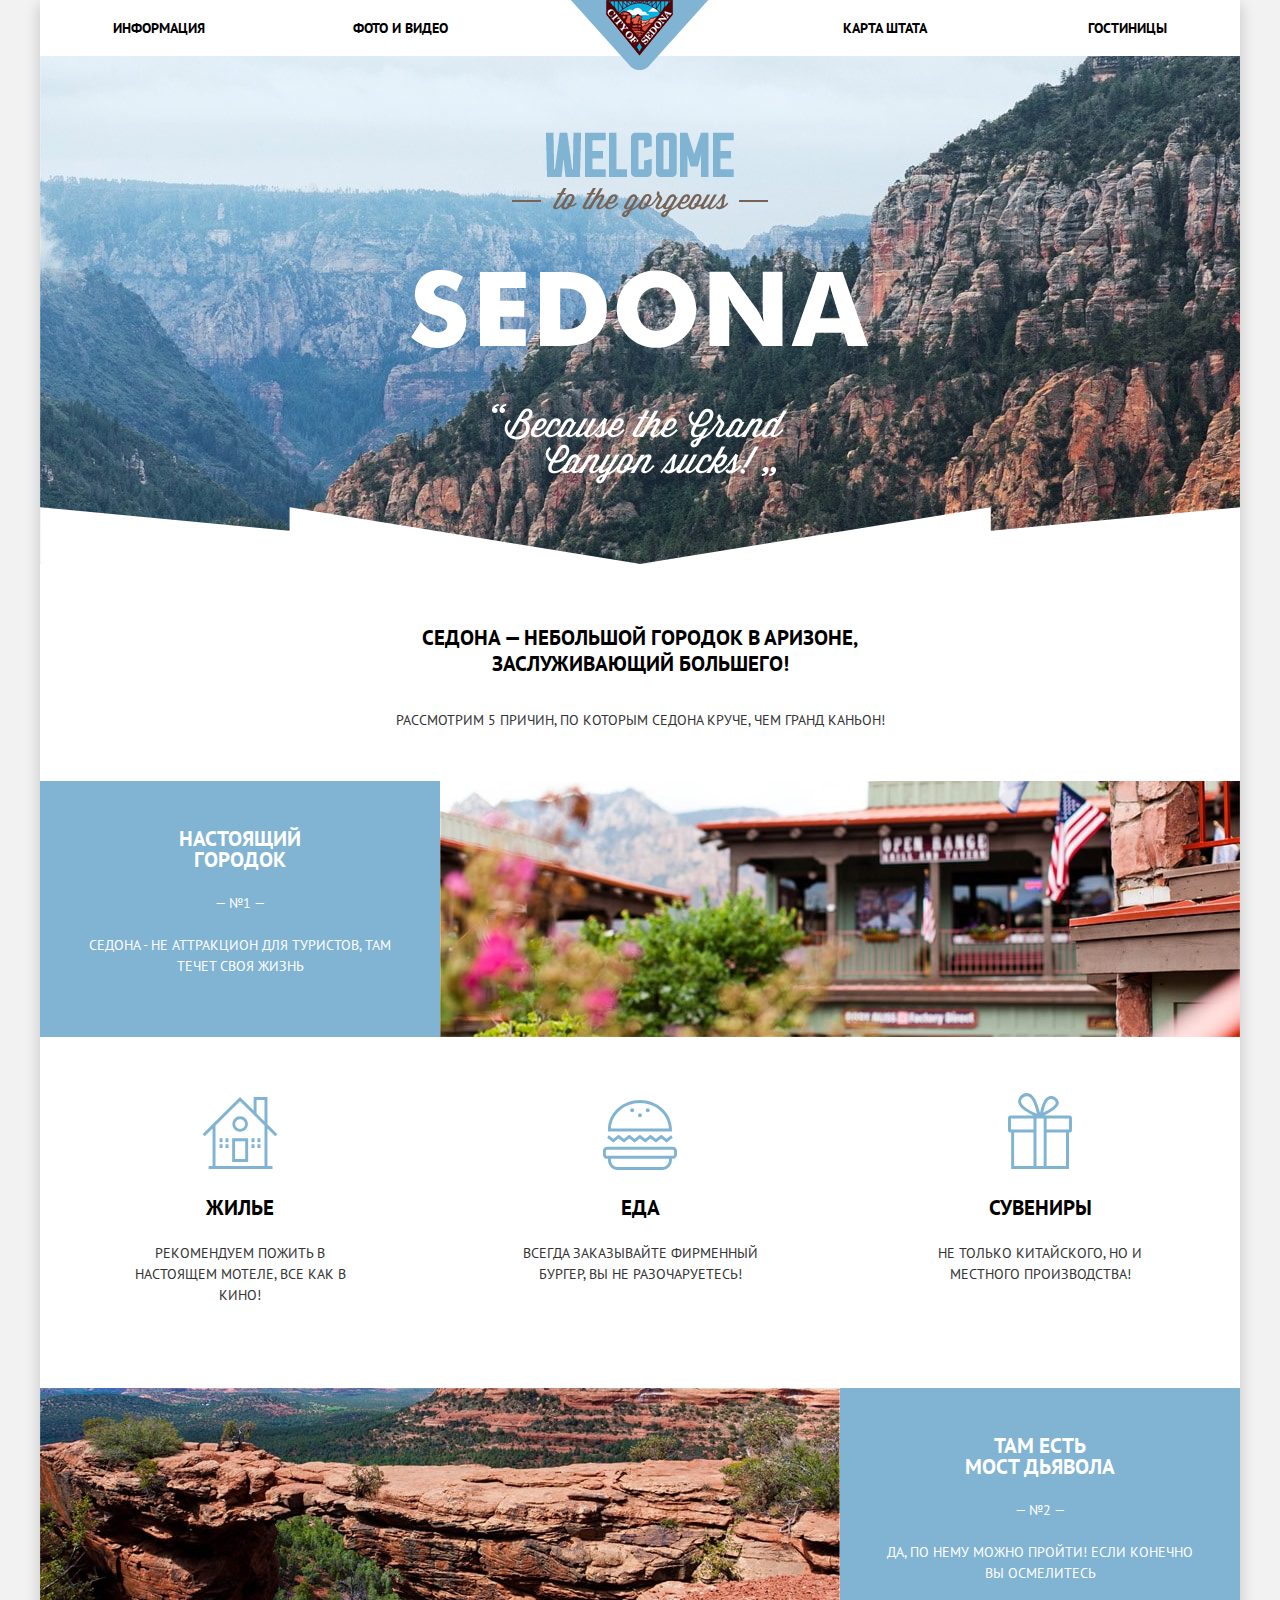
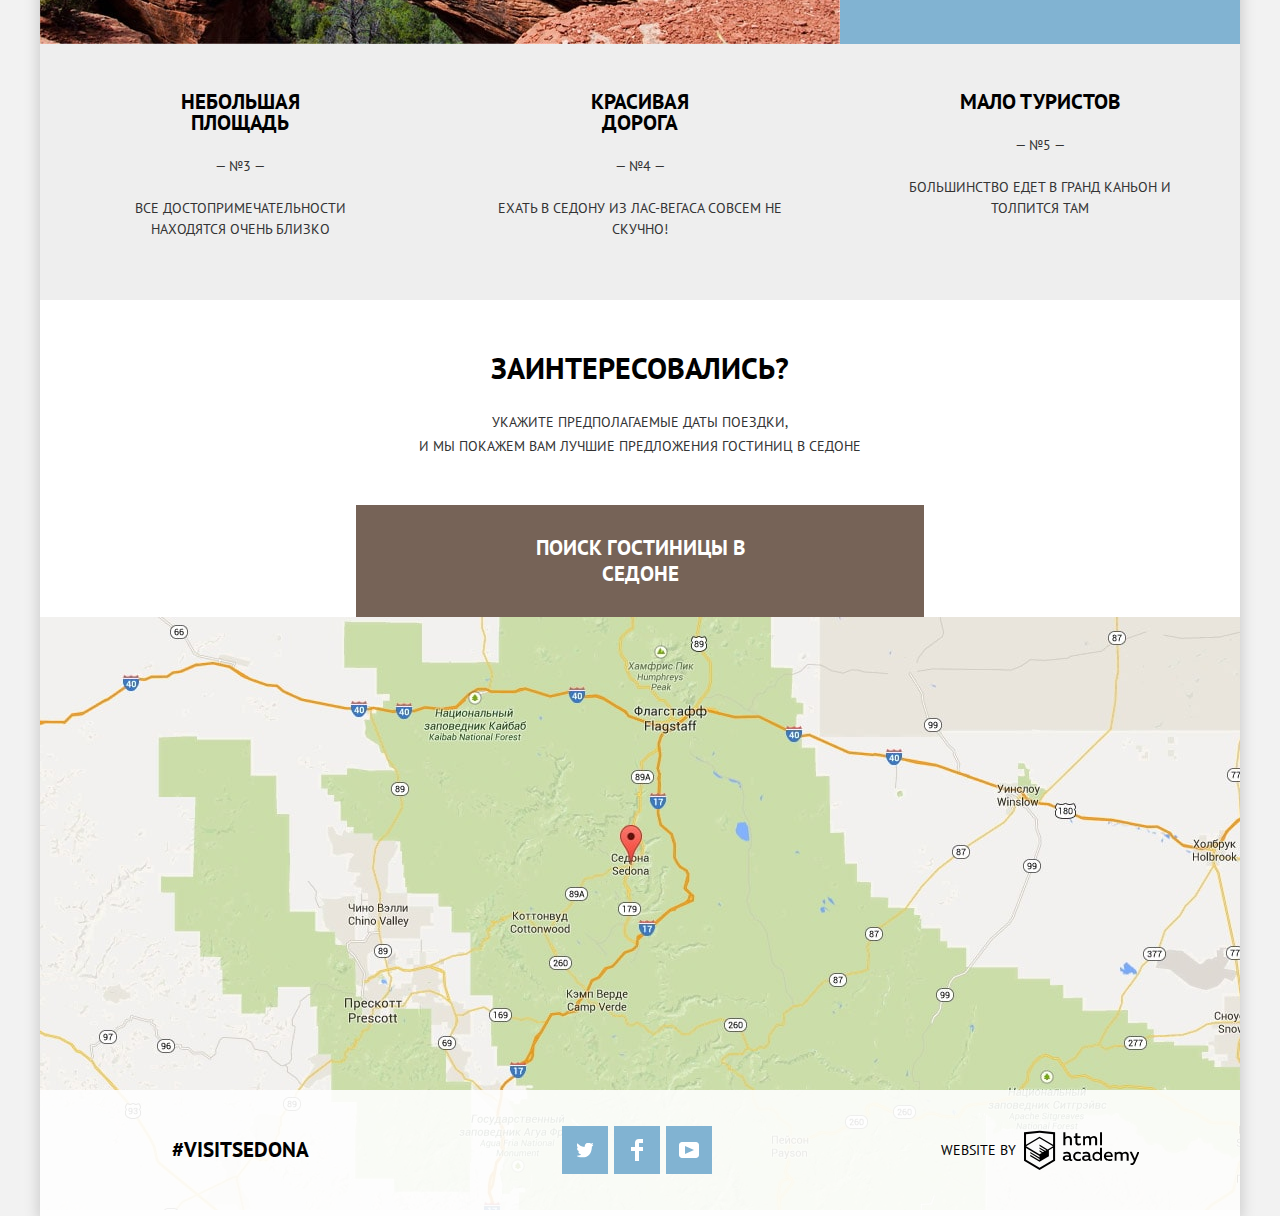
==== commit a5953dfd: "Итоговая доработка проекта" ====
--- a/index.html
+++ b/index.html
@@ -5,7 +5,7 @@
 		<title>Sedona</title>
 		<link href="https://fonts.googleapis.com/css?family=PT+Sans:400,700&amp;subset=cyrillic" rel="stylesheet">
 		<link href="css/normalize.css" rel="stylesheet">
-    <link href="css/style.css" rel="stylesheet">
+    <link href="css/style.min.css" rel="stylesheet">
 	</head>
 	<body>
     <div class="wrapper">
@@ -30,7 +30,6 @@
   			</div>
   			<div class="about-advantages">
   				<p class="about-Sedona">Cедона — небольшой городок в Аризоне, заслуживающий большего!</p>
-  			<!-- или ниже p? Может ли заголовок быть не внутри смыслового блока, а отдельно -->
   				<h2 class="reasons-lead">Рассмотрим 5 причин, по которым Седона круче, чем гранд каньон!</h2>
   			</div>
   			<section class="reason reason-first">
@@ -102,7 +101,6 @@
               <div class="input-line">
                 <label for="check-in">Дата заезда:</label>
                 <input type="text" name="check-in" id="check-in" placeholder="24 апреля 2017">
-                <!-- Можно вставить календари как псевдоэлементы для кнопки и позиционировать абсолютно -->
                 <button class="search-form-calendar-btn" type="button" name="calendar">
                   <svg class="search-form-calendar-icon" xmlns="http://www.w3.org/2000/svg" width="21" height="22" viewBox="0 0 21 22"><path d="M19.25 2.025h-2.844V.648c0-.38-.294-.69-.656-.69-.363 0-.656.31-.656.69v1.377h-3.938V.648c0-.38-.294-.69-.655-.69-.362 0-.656.31-.656.69v1.377H5.906V.648c0-.38-.294-.69-.656-.69-.363 0-.657.31-.657.69v1.377H1.75C.784 2.025 0 2.847 0 3.862v16.302C0 21.18.784 22 1.75 22h17.5c.967 0 1.75-.82 1.75-1.836V3.862c0-1.015-.783-1.837-1.75-1.837zm.438 18.14c0 .252-.195.458-.437.458H1.75c-.24 0-.438-.206-.438-.46v-16.3c0-.254.196-.46.438-.46h2.844V4.78c0 .382.294.69.657.69.363 0 .657-.308.657-.69V3.404h3.938V4.78c0 .382.294.69.657.69.36 0 .655-.308.655-.69V3.404h3.938V4.78c0 .382.293.69.656.69.363 0 .657-.308.657-.69V3.404h2.845c.24 0 .437.206.437.46v16.3z"/><path d="M4.594 8.225H7.22v2.066H4.593zM4.594 11.668H7.22v2.067H4.593zM4.594 15.112H7.22v2.066H4.593zM9.188 15.112h2.625v2.066H9.188zM9.188 11.668h2.625v2.067H9.188zM9.188 8.225h2.625v2.066H9.188zM13.78 15.112h2.626v2.066H13.78zM13.78 11.668h2.626v2.067H13.78zM13.78 8.225h2.626v2.066H13.78z"/></svg>
                 </button>
@@ -137,8 +135,8 @@
           </div>
   			</div>
   			<div class="map" id="map">
+          <iframe src="https://www.google.com/maps/embed?pb=!1m18!1m12!1m3!1d838874.3871249991!2d-112.06705080360457!3d34.784473903292565!2m3!1f0!2f0!3f0!3m2!1i1024!2i768!4f13.1!3m3!1m2!1s0x872da132f942b00d%3A0x5548c523fa6c8efd!2z0KHQtdC00L7QvdCwLCDQkNGA0LjQt9C-0L3QsCA4NjMzNiwg0KHQqNCQ!5e0!3m2!1sru!2sru!4v1522192085021" width="1200" height="593" frameborder="0" style="border:0" allowfullscreen></iframe>
           <img class="map-image" src="img/map.jpg" width="1200" height="593" alt="Седона на карте">
-  				<!-- <iframe src="https://www.google.com/maps/embed?pb=!1m18!1m12!1m3!1d591938.158762296!2d-111.94959381352574!3d34.95592605864562!2m3!1f0!2f0!3f0!3m2!1i1024!2i768!4f13.1!3m3!1m2!1s0x872da132f942b00d%3A0x5548c523fa6c8efd!2sSedona%2C+AZ%2C+USA!5e0!3m2!1sen!2sru!4v1446837046152" allowfullscreen></iframe> -->
   			</div>
   		</main>
   		<footer class="main-footer footer-transparent">
--- a/css/style.min.css
+++ b/css/style.min.css
@@ -0,0 +1 @@
+@-webkit-keyframes formshow{0%{-webkit-transform:translateY(-20%);transform:translateY(-20%);opacity:0}to{-webkit-transform:translateY(0);transform:translateY(0);opacity:1}}@keyframes formshow{0%{-webkit-transform:translateY(-20%);transform:translateY(-20%);opacity:0}to{-webkit-transform:translateY(0);transform:translateY(0);opacity:1}}@-webkit-keyframes shake{0%,to{-webkit-transform:translateX(0);transform:translateX(0)}10%,30%,50%,70%,90%{-webkit-transform:translateX(-10px);transform:translateX(-10px)}20%,40%,60%,80%{-webkit-transform:translateX(10px);transform:translateX(10px)}}@keyframes shake{0%,to{-webkit-transform:translateX(0);transform:translateX(0)}10%,30%,50%,70%,90%{-webkit-transform:translateX(-10px);transform:translateX(-10px)}20%,40%,60%,80%{-webkit-transform:translateX(10px);transform:translateX(10px)}}.btn,body{text-transform:uppercase}body{min-width:1200px;margin:0;padding:0;font-family:"PT Sans","Arial",sans-serif;font-size:14px;line-height:21px;font-weight:400;background-color:#f2f2f2;color:#333}html{-webkit-box-sizing:border-box;box-sizing:border-box}*,::after,::before{-webkit-box-sizing:inherit;box-sizing:inherit}a{text-decoration:none}.img{max-width:100%;height:auto}.btn{font:inherit;text-align:center;color:#fff}.visually-hidden{position:absolute;width:1px;height:1px;margin:-1px;border:0;padding:0;clip:rect(0 0 0 0);overflow:hidden}.wrapper{position:relative;max-width:1200px;margin-left:auto;margin-right:auto;background-color:#fff;-webkit-box-shadow:0 5px 15px 0 rgba(0,1,1,.2);box-shadow:0 5px 15px 0 rgba(0,1,1,.2)}.main-navigation{font-weight:700;line-height:26px;color:#000}.main-header-logo{position:absolute;left:50%;-webkit-transform:translate(-50%,0);-ms-transform:translate(-50%,0);transform:translate(-50%,0);z-index:1;width:138px;height:70px}.site-navigation{display:-webkit-box;display:-ms-flexbox;display:flex;-ms-flex-wrap:wrap;flex-wrap:wrap;list-style:none;margin:0;padding:0}.site-navigation li{padding:15px 73px;width:240px;text-align:center}.site-navigation li:nth-child(2){margin-right:240px}.site-navigation li:nth-child(1),.site-navigation li:nth-child(2){padding-right:40px;text-align:left}.site-navigation li:nth-child(3),.site-navigation li:nth-child(4){padding-left:40px;text-align:right}.hotels-item-description h3 a,.site-navigation a{color:#000}.site-navigation a:focus,.site-navigation a:hover{color:#81b3d2}.site-navigation a:active{color:rgba(0,0,0,.3)}.site-navigation a.active{color:#766357}.welcome,.welcome::after{background-repeat:no-repeat}.welcome{min-height:508px;padding-top:76px;padding-bottom:80px;color:#fff;background-color:#739abe;background-position:top,center;position:relative;width:1200px;background-image:url(../img/background-welcome.jpg)}.welcome img{position:relative;display:block;margin-left:auto;margin-right:auto;width:458px;height:352px}.welcome::after{content:"";position:absolute;left:0;bottom:0;width:100%;height:57px;background-image:url(../img/welcome-shape.png)}.about-advantages{width:568px;margin:0 auto;padding-top:61px;padding-bottom:48px;text-align:center}.about-Sedona{margin:0 0 30px;font-size:21px;font-weight:700;line-height:26px;color:#000}.reasons-lead{margin:0;font-size:14px;font-weight:400;line-height:26px}.reason-first,.reason-second{display:-webkit-box;display:-ms-flexbox;display:flex;-ms-flex-wrap:wrap;flex-wrap:wrap;background-color:#81b3d2}.reason-info{width:400px;padding:47px 46px 60px;text-align:center}.reason-title{margin:0 auto 23px;max-width:160px;font-size:21px;font-weight:700;color:#000}.reason-description{margin:21px 0 0}.reason-first .reason-info,.reason-first .reason-title,.reason-second .reason-info,.reason-second .reason-title{color:#fff}.reason-image img{display:block;width:800px;height:256px}.features-list{display:-webkit-box;display:-ms-flexbox;display:flex;-ms-flex-wrap:wrap;flex-wrap:wrap;list-style:none;margin:0;padding:0}.feature-item{position:relative;width:400px;padding:160px 73px 82px;text-align:center}.feature-item-title{margin:0 0 25px;font-size:21px;font-weight:700;line-height:21px;color:#000}.feature-item-description{margin:0}.features-list .feature-item-food::before,.features-list .feature-item-house::before,.features-list .feature-item-souvenirs::before{content:"";background-image:url(../img/house-icon.svg);background-repeat:no-repeat;position:absolute;width:75px;height:72px;left:50%;-webkit-transform:translate(-50%,0);-ms-transform:translate(-50%,0);transform:translate(-50%,0);top:60px}.features-list .feature-item-food::before,.features-list .feature-item-souvenirs::before{background-image:url(../img/burger-icon.svg);width:74px;height:70px;top:63px}.features-list .feature-item-souvenirs::before{background-image:url(../img/gift-icon.svg);width:64px;height:76px;top:56px}.reasons-row{display:-webkit-box;display:-ms-flexbox;display:flex;-ms-flex-wrap:wrap;flex-wrap:wrap;background-color:#eee}.search{position:relative;width:568px;margin:0 auto;padding-top:50px;text-align:center}.search-title{margin:0 0 24px;font-size:30px;font-weight:700;line-height:36px;color:#000}.search-text{margin-bottom:47px;line-height:24px}.search .search-btn{display:inline-block;vertical-align:top;padding:30px 139px;font-size:21px;font-weight:700;line-height:26px;background-color:#766357}.search .search-btn:focus,.search .search-btn:hover{background-color:#604e43}.search .search-btn:active{background-color:#503e33;color:rgba(255,255,255,.3)}.search-form{display:none;position:absolute;top:291px;left:50%;margin-left:-284px;z-index:20;width:568px;padding:55px;font-weight:700;line-height:26px;color:#000;background-color:#fff;-webkit-box-shadow:0 7px 20px 0 rgba(0,1,1,.2);box-shadow:0 7px 20px 0 rgba(0,1,1,.2)}.search-form-show{display:block;-webkit-animation:formshow 1s forwards;animation:formshow 1s forwards}.search-form-error{-webkit-animation:shake .6s;animation:shake .6s}.input-line{position:relative;display:-webkit-box;display:-ms-flexbox;display:flex;-ms-flex-wrap:wrap;flex-wrap:wrap;-webkit-box-pack:justify;-ms-flex-pack:justify;justify-content:space-between;-webkit-box-align:center;-ms-flex-align:center;align-items:center;width:100%;margin-bottom:30px}.input-line input{padding:6px 40px 6px 12px;width:346px;font:inherit;text-transform:inherit;color:inherit;background-color:#f2f2f2;border:0;outline:0}.input-line.amount{margin-bottom:52px}.input-line.amount input{width:38px}.search-form-calendar-btn{position:absolute;right:2px;border:0;background-color:transparent;cursor:pointer}.search-form-calendar-icon{fill:#cacaca}.search-form-calendar-btn:focus .search-form-calendar-icon,.search-form-calendar-btn:hover .search-form-calendar-icon{fill:#000}.search-form-calendar-btn:active .search-form-calendar-icon{fill:#81b3d2}.input-column,.minus-plus-buttons-wrapper{display:-webkit-box;display:-ms-flexbox;display:flex}.input-column{-ms-flex-wrap:wrap;flex-wrap:wrap;-webkit-box-align:center;-ms-flex-align:center;align-items:center}.input-column.children-amount label{margin-right:27px}.input-column.adults-amount label{margin-right:42px}.minus-plus-buttons-wrapper{width:114px}.minus-plus-buttons-wrapper input{width:38px;padding-left:5px;padding-right:5px;text-align:center}::-webkit-input-placeholder{color:#000}:-ms-input-placeholder{color:#000}:-moz-placeholder,::-moz-placeholder{color:#000;opacity:1}.input-line input:hover{background-color:#ebebeb}.input-line input:focus{background-color:#fff;-webkit-box-shadow:inset 0 0 0 2px #e5e5e5;box-shadow:inset 0 0 0 2px #e5e5e5}.minus-plus-buttons{position:relative;width:38px;height:38px;background-color:#f2f2f2;border:0;cursor:pointer}.btn-minus::before,.btn-plus::after,.btn-plus::before{content:"";position:absolute;width:11px;height:3px;background-color:#a9a9a9;top:18px;left:13px}.btn-plus::after{width:3px;height:11px;top:14px;left:17px}.minus-plus-buttons:focus::after,.minus-plus-buttons:focus::before,.minus-plus-buttons:hover::after,.minus-plus-buttons:hover::before{background-color:#000}.minus-plus-buttons:active::after,.minus-plus-buttons:active::before,.search-btn-blue{background-color:#81b3d2}.search-btn-blue{display:inline-block;vertical-align:top;width:100%;padding:17px 100px;font-size:21px;font-weight:700;line-height:26px;border:0;cursor:pointer}.search-btn-blue:focus,.search-btn-blue:hover{background-color:#669ec0}.search-btn-blue:active{background-color:#5496bd;color:rgba(255,255,255,.3)}.filters{width:1200px;min-height:217px;padding:26px 73px 23px;color:#fff;background-color:#454d53;background-image:url(../img/background-filters.jpg);background-position:top,center;background-repeat:no-repeat}.filters form{display:-webkit-box;display:-ms-flexbox;display:flex;-ms-flex-wrap:wrap;flex-wrap:wrap}.filters fieldset{border:0;padding:0;margin:0}.filters legend{margin-bottom:25px;font-size:16px;font-weight:700}.filters ul{margin:0;padding:0;list-style:none}.filters .filter-item{margin-bottom:27px}.filters .filter-item:nth-child(3){margin-bottom:0}.filters .filter-infrastructure{width:200px;margin-right:52px}.filters .filter-living{width:200px}.filter-item input[type=checkbox]+label{position:relative;display:block;padding-left:40px;cursor:pointer}.filter-item input[type=checkbox]+label::before{content:"";position:absolute;top:-1px;left:0;width:23px;height:23px;border:2px solid #fff;border-radius:2px;cursor:pointer}.filter-item input[type=checkbox]:checked+label::after{content:"";position:absolute;top:-1px;left:0;background-image:url(../img/checkbox-on.svg);background-repeat:no-repeat;width:27px;height:23px;cursor:pointer}.filter-item input[type=checkbox]:checked+label::before{display:none}.filter-item input[type=checkbox]:disabled+label{color:#6a6a6a}.filter-item input[type=checkbox]:disabled+label::before{border-color:#6a6a6a}.filter-item input[type=checkbox]:disabled+label::after{background-image:url(../img/checkbox-on-disabled.svg)}.filter-item input[type=checkbox]:focus+label::after,.filter-item input[type=checkbox]:focus+label::before{outline:2px solid #766357}.filters .filter-price-container{width:318px;margin-left:auto}.filter-price legend{margin-bottom:10px}.price-controls{position:relative;display:-webkit-box;display:-ms-flexbox;display:flex;-webkit-box-align:center;-ms-flex-align:center;align-items:center;height:36px;margin-bottom:20px;border:2px solid #fff;border-radius:2px}.price-controls::after{content:"";position:absolute;width:2px;height:24px;background:#fff;top:50%;left:50%;-webkit-transform:translate(-50%,-50%);-ms-transform:translate(-50%,-50%);transform:translate(-50%,-50%)}.price-controls .max-price,.price-controls .min-price{width:50%;padding-left:60px}.price-controls input{margin:0;width:50px;font:inherit;color:inherit;text-transform:inherit;background-color:transparent;border:0}.range-controls{position:relative;margin-bottom:34px}.range-controls .scale{height:2px;background-color:rgba(255,255,255,.3)}.range-controls .bar{height:2px;width:80%;background:#fff}.toggle{position:absolute;top:-9px;width:20px;height:20px;background-color:#ababab;border:8px solid #fff;border-radius:50%;-webkit-box-shadow:0 2px 0 0 rgba(171,171,171,.3);box-shadow:0 2px 0 0 rgba(171,171,171,.3);cursor:pointer}.toggle-min{left:0}.toggle-max{left:80%}.toggle:hover{width:22px;height:22px;border-width:9px}.btn-show{display:block;margin:0 auto;padding:5px 34px;background-color:transparent;border:2px solid #fff;border-radius:2px;cursor:pointer}.btn-show:focus,.btn-show:hover{background-color:#fff;color:#000}.catalog-sorting{display:-webkit-box;display:-ms-flexbox;display:flex;-ms-flex-wrap:wrap;flex-wrap:wrap;-webkit-box-align:center;-ms-flex-align:center;align-items:center;padding:29px 73px 31px;border-bottom:1px solid #e5e5e5}.catalog-sorting-result{width:163px;font-size:21px;font-weight:700;line-height:26px;color:#000}.catalog-sorting-heading{width:117px;font-size:12px;line-height:18px;color:#000}.sorting-criteria-center{display:-webkit-box;display:-ms-flexbox;display:flex;-ms-flex-wrap:wrap;flex-wrap:wrap;width:400px;margin:0;padding:0;list-style:none}.sorting-criteria-center li{margin-right:32px}.sorting-criterion{font-size:12px;line-height:18px;color:#000;opacity:.3;border-bottom:1px dotted #81b3d2}.sorting-criterion.active{color:#81b3d2;border-bottom:none}.hotels-item-description h3 a:focus,.hotels-item-description h3 a:hover,.sorting-criterion:focus,.sorting-criterion:hover{color:#81b3d2}.sorting-criterion:active{color:#000;border-bottom:none}.sorting-criteria-right{display:-webkit-box;display:-ms-flexbox;display:flex;-webkit-box-pack:end;-ms-flex-pack:end;justify-content:flex-end;width:50px;margin:0 0 0 auto;padding:0;list-style:none}.sorting-criteria-right li:nth-child(2){margin-left:12px}.arrow{display:block;width:11px;height:10px;border-width:10px 5.5px;border-color:#cacaca;border-style:solid}.arrow:focus,.arrow:hover{border-color:#231f20}.arrow.active,.arrow:active{border-color:#81b3d2}.sorting-criteria-right .arrow-up{border-top:none;border-left-color:transparent;border-right-color:transparent}.sorting-criteria-right .arrow-down{border-bottom:none;border-left-color:transparent;border-right-color:transparent}.hotels-list{list-style:none;margin:0;padding:0}.hotels-item{display:-webkit-box;display:-ms-flexbox;display:flex;-ms-flex-wrap:wrap;flex-wrap:wrap;padding:30px 73px;border-bottom:1px solid #e5e5e5}.hotels-item-image{width:135px;height:90px;margin:0 30px 0 0}.hotels-item-image img{display:block;width:135px;height:90px}.hotels-item-description{width:260px}.hotels-item-details{display:-webkit-box;display:-ms-flexbox;display:flex;-ms-flex-wrap:wrap;flex-wrap:wrap;margin:0 0 15px}.hotels-item-type{min-width:110px;margin-right:6px}.hotels-item-buttons{display:-webkit-box;display:-ms-flexbox;display:flex;-ms-flex-wrap:wrap;flex-wrap:wrap;margin:0}.hotels-item-rating{width:110px;margin-left:auto}.hotels-item-stars{display:-webkit-box;display:-ms-flexbox;display:flex;-webkit-box-pack:end;-ms-flex-pack:end;justify-content:flex-end;margin:0 0 49px}.hotels-item-stars .star{width:18px;height:17px;background-image:url(../img/star.svg);margin-left:5px}.rating{padding:5px 13px;color:#666;background-color:#f2f2f2}.hotels-item-description h3{margin:-4px 0 5px;font-size:21px;font-weight:700;line-height:26px}.hotels-item-description h3 a:active{color:rgba(0,0,0,.3)}.btn-blue{margin-right:6px;padding:3px 17px;font-weight:700;color:#fff;background-color:#81b3d2}.btn-blue:focus,.btn-blue:hover{background-color:#669ec0}.btn-blue:active{background-color:#5496bd;color:rgba(255,255,255,.3)}.btn-brown{padding:3px 17px;font-weight:700;color:#fff;background-color:#766357}.btn-brown:focus,.btn-brown:hover{background-color:#604e43}.btn-brown:active{background-color:#503e33;color:rgba(255,255,255,.3)}.map{position:relative}.map iframe{position:absolute;left:0;top:0;z-index:2}.main-footer{display:-webkit-box;display:-ms-flexbox;display:flex;-webkit-box-align:center;-ms-flex-align:center;align-items:center;-ms-flex-wrap:wrap;flex-wrap:wrap;padding:36px 0 42px;min-height:120px;text-align:center;color:#000}.footer-transparent{position:absolute;bottom:0;left:0;background-color:rgba(254,254,254,.9);z-index:3}.hashtag{margin:0;width:400px}.hashtag-link{font-size:21px;font-weight:700;line-height:26px;color:#000}.footer-social{display:-webkit-box;display:-ms-flexbox;display:flex;-ms-flex-wrap:wrap;flex-wrap:wrap;-webkit-box-pack:center;-ms-flex-pack:center;justify-content:center;width:400px;margin:0;padding:0;list-style:none}.footer-social li{margin-right:6px}.social-button{position:relative;display:block;width:46px;height:48px;background-color:#81b3d2}.social-button::before{content:"";position:absolute;top:50%;left:50%;-webkit-transform:translate(-50%,-50%);-ms-transform:translate(-50%,-50%);transform:translate(-50%,-50%)}.social-btn-fb::before,.social-btn-twitter::before{background-image:url(../img/twitter-icon.svg);background-repeat:no-repeat;width:17px;height:15px}.social-btn-fb::before{background-image:url(../img/fb-icon.svg);width:12px;height:22px}.social-btn-youtube::before{background-image:url(../img/youtube-icon.svg);background-repeat:no-repeat;width:20px;height:16px}.social-button:focus,.social-button:hover{background-color:#669ec0}.social-button:active{background-color:#5496bd}.social-button:active::before{opacity:.3}.footer-copyright{display:-webkit-box;display:-ms-flexbox;display:flex;-webkit-box-align:center;-ms-flex-align:center;align-items:center;-webkit-box-pack:center;-ms-flex-pack:center;justify-content:center;width:400px;margin:0}.website-by{margin-right:8px;line-height:26px;color:#000}.copyright-logo,.copyright-logo-image{width:115px;height:41px}.copyright-logo-image{fill:#000}.copyright-logo:focus .copyright-logo-image,.copyright-logo:hover .copyright-logo-image{fill:#81b3d2}.copyright-logo:active .copyright-logo-image{fill:#bdbbbc}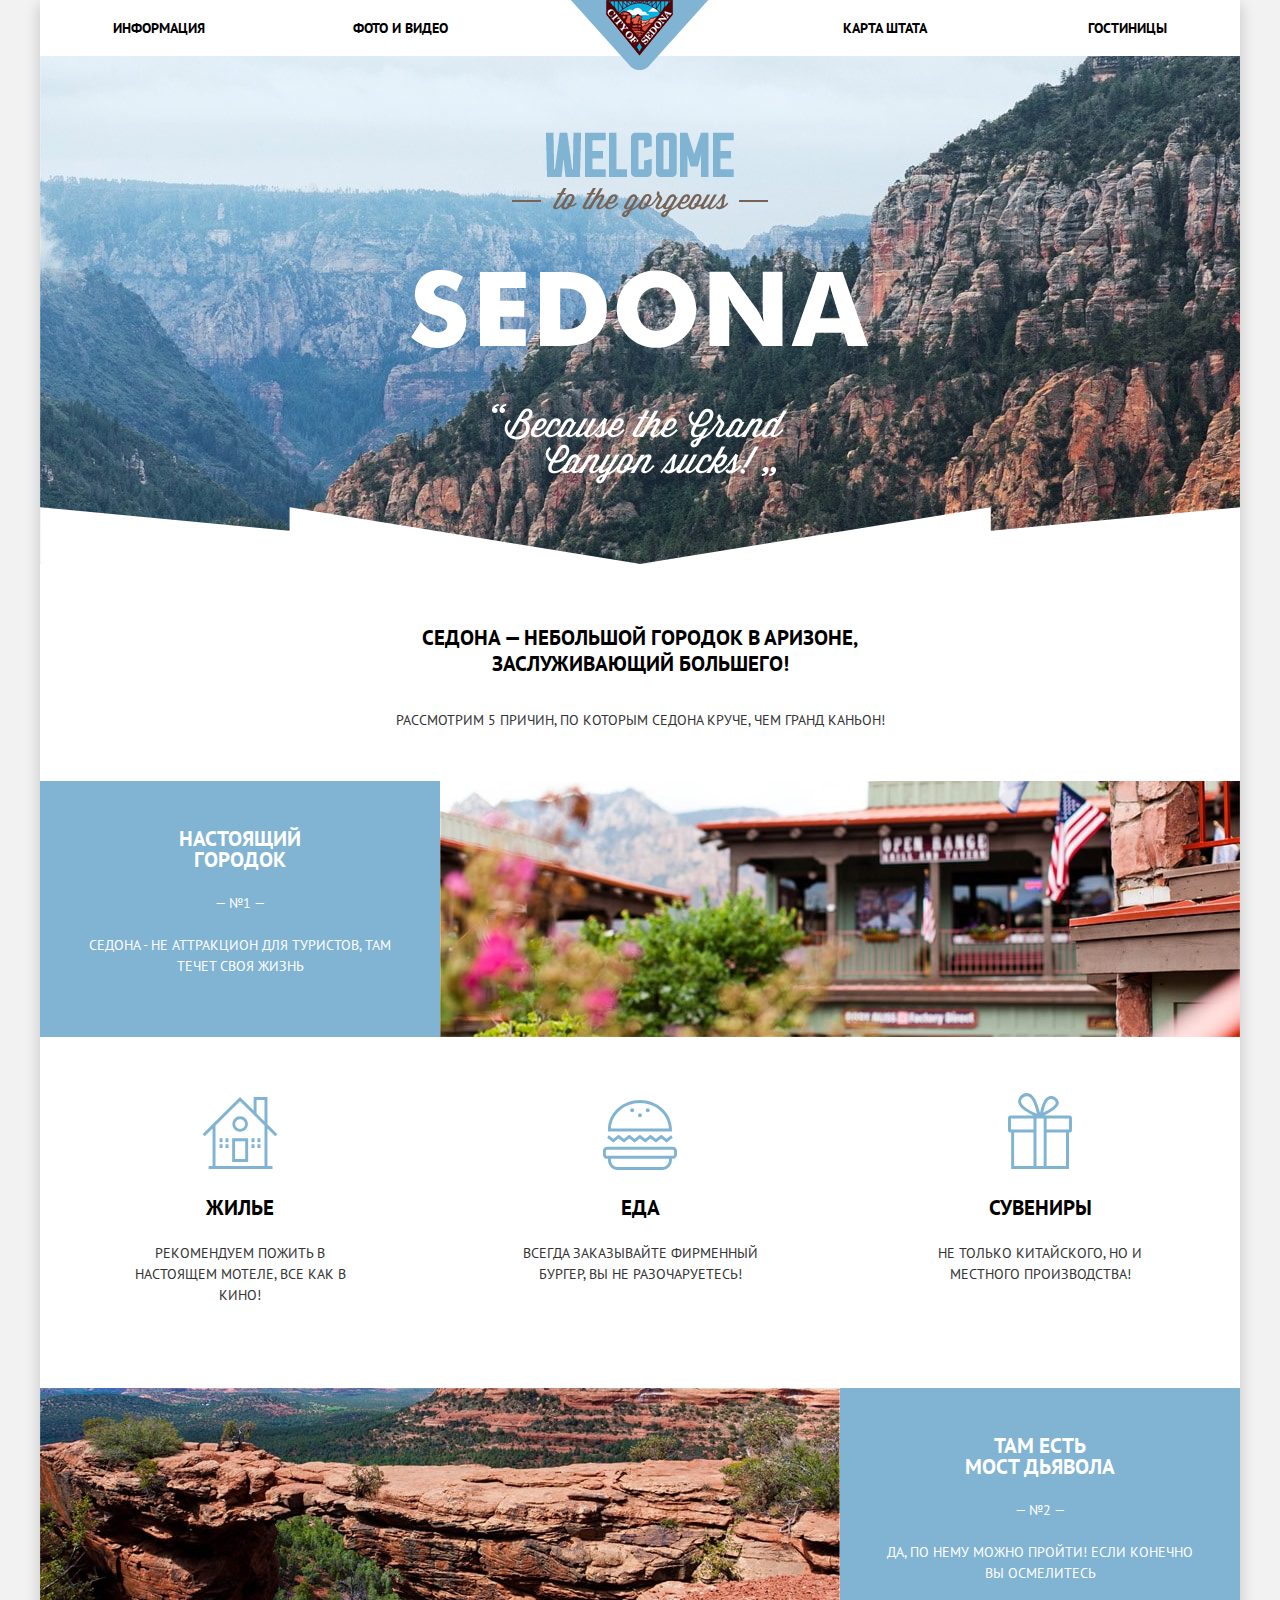
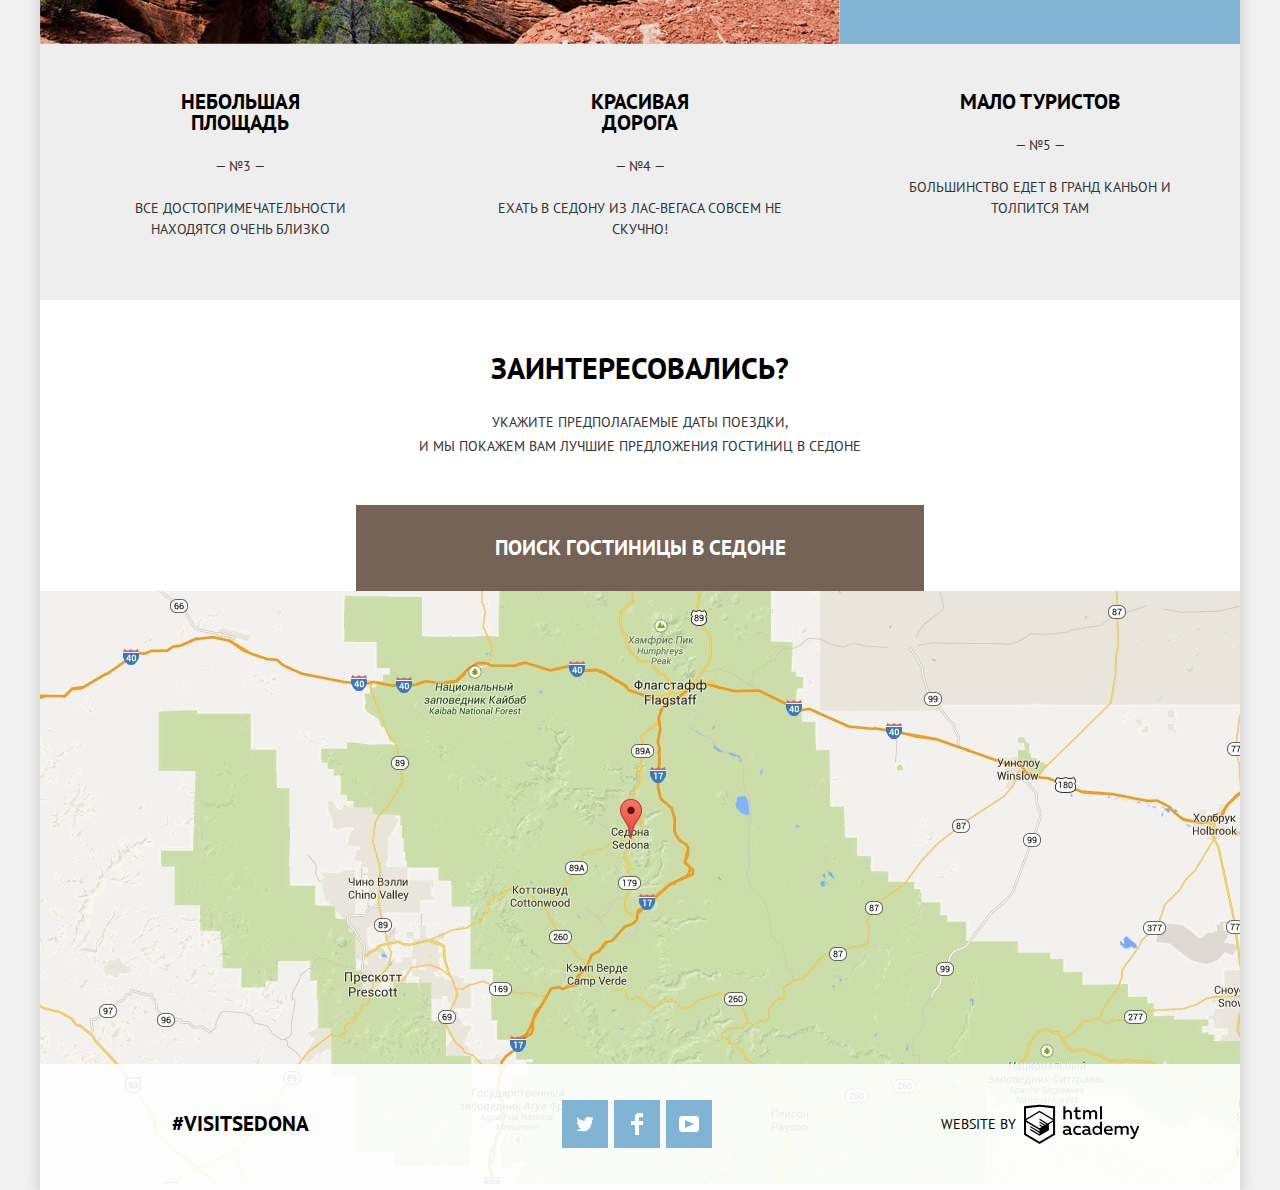
==== commit 325cacbe: "Правки к карте" ====
--- a/index.html
+++ b/index.html
@@ -135,7 +135,7 @@
           </div>
   			</div>
   			<div class="map" id="map">
-          <iframe src="https://www.google.com/maps/embed?pb=!1m18!1m12!1m3!1d838874.3871249991!2d-112.06705080360457!3d34.784473903292565!2m3!1f0!2f0!3f0!3m2!1i1024!2i768!4f13.1!3m3!1m2!1s0x872da132f942b00d%3A0x5548c523fa6c8efd!2z0KHQtdC00L7QvdCwLCDQkNGA0LjQt9C-0L3QsCA4NjMzNiwg0KHQqNCQ!5e0!3m2!1sru!2sru!4v1522192085021" width="1200" height="593" frameborder="0" style="border:0" allowfullscreen></iframe>
+          <iframe src="https://www.google.com/maps/embed?pb=!1m18!1m12!1m3!1d838874.3871249991!2d-112.06705080360457!3d34.784473903292565!2m3!1f0!2f0!3f0!3m2!1i1024!2i768!4f13.1!3m3!1m2!1s0x872da132f942b00d%3A0x5548c523fa6c8efd!2z0KHQtdC00L7QvdCwLCDQkNGA0LjQt9C-0L3QsCA4NjMzNiwg0KHQqNCQ!5e0!3m2!1sru!2sru!4v1522192085021"  allowfullscreen></iframe>
           <img class="map-image" src="img/map.jpg" width="1200" height="593" alt="Седона на карте">
   			</div>
   		</main>
--- a/css/style.min.css
+++ b/css/style.min.css
@@ -1 +1 @@
-@-webkit-keyframes formshow{0%{-webkit-transform:translateY(-20%);transform:translateY(-20%);opacity:0}to{-webkit-transform:translateY(0);transform:translateY(0);opacity:1}}@keyframes formshow{0%{-webkit-transform:translateY(-20%);transform:translateY(-20%);opacity:0}to{-webkit-transform:translateY(0);transform:translateY(0);opacity:1}}@-webkit-keyframes shake{0%,to{-webkit-transform:translateX(0);transform:translateX(0)}10%,30%,50%,70%,90%{-webkit-transform:translateX(-10px);transform:translateX(-10px)}20%,40%,60%,80%{-webkit-transform:translateX(10px);transform:translateX(10px)}}@keyframes shake{0%,to{-webkit-transform:translateX(0);transform:translateX(0)}10%,30%,50%,70%,90%{-webkit-transform:translateX(-10px);transform:translateX(-10px)}20%,40%,60%,80%{-webkit-transform:translateX(10px);transform:translateX(10px)}}.btn,body{text-transform:uppercase}body{min-width:1200px;margin:0;padding:0;font-family:"PT Sans","Arial",sans-serif;font-size:14px;line-height:21px;font-weight:400;background-color:#f2f2f2;color:#333}html{-webkit-box-sizing:border-box;box-sizing:border-box}*,::after,::before{-webkit-box-sizing:inherit;box-sizing:inherit}a{text-decoration:none}.img{max-width:100%;height:auto}.btn{font:inherit;text-align:center;color:#fff}.visually-hidden{position:absolute;width:1px;height:1px;margin:-1px;border:0;padding:0;clip:rect(0 0 0 0);overflow:hidden}.wrapper{position:relative;max-width:1200px;margin-left:auto;margin-right:auto;background-color:#fff;-webkit-box-shadow:0 5px 15px 0 rgba(0,1,1,.2);box-shadow:0 5px 15px 0 rgba(0,1,1,.2)}.main-navigation{font-weight:700;line-height:26px;color:#000}.main-header-logo{position:absolute;left:50%;-webkit-transform:translate(-50%,0);-ms-transform:translate(-50%,0);transform:translate(-50%,0);z-index:1;width:138px;height:70px}.site-navigation{display:-webkit-box;display:-ms-flexbox;display:flex;-ms-flex-wrap:wrap;flex-wrap:wrap;list-style:none;margin:0;padding:0}.site-navigation li{padding:15px 73px;width:240px;text-align:center}.site-navigation li:nth-child(2){margin-right:240px}.site-navigation li:nth-child(1),.site-navigation li:nth-child(2){padding-right:40px;text-align:left}.site-navigation li:nth-child(3),.site-navigation li:nth-child(4){padding-left:40px;text-align:right}.hotels-item-description h3 a,.site-navigation a{color:#000}.site-navigation a:focus,.site-navigation a:hover{color:#81b3d2}.site-navigation a:active{color:rgba(0,0,0,.3)}.site-navigation a.active{color:#766357}.welcome,.welcome::after{background-repeat:no-repeat}.welcome{min-height:508px;padding-top:76px;padding-bottom:80px;color:#fff;background-color:#739abe;background-position:top,center;position:relative;width:1200px;background-image:url(../img/background-welcome.jpg)}.welcome img{position:relative;display:block;margin-left:auto;margin-right:auto;width:458px;height:352px}.welcome::after{content:"";position:absolute;left:0;bottom:0;width:100%;height:57px;background-image:url(../img/welcome-shape.png)}.about-advantages{width:568px;margin:0 auto;padding-top:61px;padding-bottom:48px;text-align:center}.about-Sedona{margin:0 0 30px;font-size:21px;font-weight:700;line-height:26px;color:#000}.reasons-lead{margin:0;font-size:14px;font-weight:400;line-height:26px}.reason-first,.reason-second{display:-webkit-box;display:-ms-flexbox;display:flex;-ms-flex-wrap:wrap;flex-wrap:wrap;background-color:#81b3d2}.reason-info{width:400px;padding:47px 46px 60px;text-align:center}.reason-title{margin:0 auto 23px;max-width:160px;font-size:21px;font-weight:700;color:#000}.reason-description{margin:21px 0 0}.reason-first .reason-info,.reason-first .reason-title,.reason-second .reason-info,.reason-second .reason-title{color:#fff}.reason-image img{display:block;width:800px;height:256px}.features-list{display:-webkit-box;display:-ms-flexbox;display:flex;-ms-flex-wrap:wrap;flex-wrap:wrap;list-style:none;margin:0;padding:0}.feature-item{position:relative;width:400px;padding:160px 73px 82px;text-align:center}.feature-item-title{margin:0 0 25px;font-size:21px;font-weight:700;line-height:21px;color:#000}.feature-item-description{margin:0}.features-list .feature-item-food::before,.features-list .feature-item-house::before,.features-list .feature-item-souvenirs::before{content:"";background-image:url(../img/house-icon.svg);background-repeat:no-repeat;position:absolute;width:75px;height:72px;left:50%;-webkit-transform:translate(-50%,0);-ms-transform:translate(-50%,0);transform:translate(-50%,0);top:60px}.features-list .feature-item-food::before,.features-list .feature-item-souvenirs::before{background-image:url(../img/burger-icon.svg);width:74px;height:70px;top:63px}.features-list .feature-item-souvenirs::before{background-image:url(../img/gift-icon.svg);width:64px;height:76px;top:56px}.reasons-row{display:-webkit-box;display:-ms-flexbox;display:flex;-ms-flex-wrap:wrap;flex-wrap:wrap;background-color:#eee}.search{position:relative;width:568px;margin:0 auto;padding-top:50px;text-align:center}.search-title{margin:0 0 24px;font-size:30px;font-weight:700;line-height:36px;color:#000}.search-text{margin-bottom:47px;line-height:24px}.search .search-btn{display:inline-block;vertical-align:top;padding:30px 139px;font-size:21px;font-weight:700;line-height:26px;background-color:#766357}.search .search-btn:focus,.search .search-btn:hover{background-color:#604e43}.search .search-btn:active{background-color:#503e33;color:rgba(255,255,255,.3)}.search-form{display:none;position:absolute;top:291px;left:50%;margin-left:-284px;z-index:20;width:568px;padding:55px;font-weight:700;line-height:26px;color:#000;background-color:#fff;-webkit-box-shadow:0 7px 20px 0 rgba(0,1,1,.2);box-shadow:0 7px 20px 0 rgba(0,1,1,.2)}.search-form-show{display:block;-webkit-animation:formshow 1s forwards;animation:formshow 1s forwards}.search-form-error{-webkit-animation:shake .6s;animation:shake .6s}.input-line{position:relative;display:-webkit-box;display:-ms-flexbox;display:flex;-ms-flex-wrap:wrap;flex-wrap:wrap;-webkit-box-pack:justify;-ms-flex-pack:justify;justify-content:space-between;-webkit-box-align:center;-ms-flex-align:center;align-items:center;width:100%;margin-bottom:30px}.input-line input{padding:6px 40px 6px 12px;width:346px;font:inherit;text-transform:inherit;color:inherit;background-color:#f2f2f2;border:0;outline:0}.input-line.amount{margin-bottom:52px}.input-line.amount input{width:38px}.search-form-calendar-btn{position:absolute;right:2px;border:0;background-color:transparent;cursor:pointer}.search-form-calendar-icon{fill:#cacaca}.search-form-calendar-btn:focus .search-form-calendar-icon,.search-form-calendar-btn:hover .search-form-calendar-icon{fill:#000}.search-form-calendar-btn:active .search-form-calendar-icon{fill:#81b3d2}.input-column,.minus-plus-buttons-wrapper{display:-webkit-box;display:-ms-flexbox;display:flex}.input-column{-ms-flex-wrap:wrap;flex-wrap:wrap;-webkit-box-align:center;-ms-flex-align:center;align-items:center}.input-column.children-amount label{margin-right:27px}.input-column.adults-amount label{margin-right:42px}.minus-plus-buttons-wrapper{width:114px}.minus-plus-buttons-wrapper input{width:38px;padding-left:5px;padding-right:5px;text-align:center}::-webkit-input-placeholder{color:#000}:-ms-input-placeholder{color:#000}:-moz-placeholder,::-moz-placeholder{color:#000;opacity:1}.input-line input:hover{background-color:#ebebeb}.input-line input:focus{background-color:#fff;-webkit-box-shadow:inset 0 0 0 2px #e5e5e5;box-shadow:inset 0 0 0 2px #e5e5e5}.minus-plus-buttons{position:relative;width:38px;height:38px;background-color:#f2f2f2;border:0;cursor:pointer}.btn-minus::before,.btn-plus::after,.btn-plus::before{content:"";position:absolute;width:11px;height:3px;background-color:#a9a9a9;top:18px;left:13px}.btn-plus::after{width:3px;height:11px;top:14px;left:17px}.minus-plus-buttons:focus::after,.minus-plus-buttons:focus::before,.minus-plus-buttons:hover::after,.minus-plus-buttons:hover::before{background-color:#000}.minus-plus-buttons:active::after,.minus-plus-buttons:active::before,.search-btn-blue{background-color:#81b3d2}.search-btn-blue{display:inline-block;vertical-align:top;width:100%;padding:17px 100px;font-size:21px;font-weight:700;line-height:26px;border:0;cursor:pointer}.search-btn-blue:focus,.search-btn-blue:hover{background-color:#669ec0}.search-btn-blue:active{background-color:#5496bd;color:rgba(255,255,255,.3)}.filters{width:1200px;min-height:217px;padding:26px 73px 23px;color:#fff;background-color:#454d53;background-image:url(../img/background-filters.jpg);background-position:top,center;background-repeat:no-repeat}.filters form{display:-webkit-box;display:-ms-flexbox;display:flex;-ms-flex-wrap:wrap;flex-wrap:wrap}.filters fieldset{border:0;padding:0;margin:0}.filters legend{margin-bottom:25px;font-size:16px;font-weight:700}.filters ul{margin:0;padding:0;list-style:none}.filters .filter-item{margin-bottom:27px}.filters .filter-item:nth-child(3){margin-bottom:0}.filters .filter-infrastructure{width:200px;margin-right:52px}.filters .filter-living{width:200px}.filter-item input[type=checkbox]+label{position:relative;display:block;padding-left:40px;cursor:pointer}.filter-item input[type=checkbox]+label::before{content:"";position:absolute;top:-1px;left:0;width:23px;height:23px;border:2px solid #fff;border-radius:2px;cursor:pointer}.filter-item input[type=checkbox]:checked+label::after{content:"";position:absolute;top:-1px;left:0;background-image:url(../img/checkbox-on.svg);background-repeat:no-repeat;width:27px;height:23px;cursor:pointer}.filter-item input[type=checkbox]:checked+label::before{display:none}.filter-item input[type=checkbox]:disabled+label{color:#6a6a6a}.filter-item input[type=checkbox]:disabled+label::before{border-color:#6a6a6a}.filter-item input[type=checkbox]:disabled+label::after{background-image:url(../img/checkbox-on-disabled.svg)}.filter-item input[type=checkbox]:focus+label::after,.filter-item input[type=checkbox]:focus+label::before{outline:2px solid #766357}.filters .filter-price-container{width:318px;margin-left:auto}.filter-price legend{margin-bottom:10px}.price-controls{position:relative;display:-webkit-box;display:-ms-flexbox;display:flex;-webkit-box-align:center;-ms-flex-align:center;align-items:center;height:36px;margin-bottom:20px;border:2px solid #fff;border-radius:2px}.price-controls::after{content:"";position:absolute;width:2px;height:24px;background:#fff;top:50%;left:50%;-webkit-transform:translate(-50%,-50%);-ms-transform:translate(-50%,-50%);transform:translate(-50%,-50%)}.price-controls .max-price,.price-controls .min-price{width:50%;padding-left:60px}.price-controls input{margin:0;width:50px;font:inherit;color:inherit;text-transform:inherit;background-color:transparent;border:0}.range-controls{position:relative;margin-bottom:34px}.range-controls .scale{height:2px;background-color:rgba(255,255,255,.3)}.range-controls .bar{height:2px;width:80%;background:#fff}.toggle{position:absolute;top:-9px;width:20px;height:20px;background-color:#ababab;border:8px solid #fff;border-radius:50%;-webkit-box-shadow:0 2px 0 0 rgba(171,171,171,.3);box-shadow:0 2px 0 0 rgba(171,171,171,.3);cursor:pointer}.toggle-min{left:0}.toggle-max{left:80%}.toggle:hover{width:22px;height:22px;border-width:9px}.btn-show{display:block;margin:0 auto;padding:5px 34px;background-color:transparent;border:2px solid #fff;border-radius:2px;cursor:pointer}.btn-show:focus,.btn-show:hover{background-color:#fff;color:#000}.catalog-sorting{display:-webkit-box;display:-ms-flexbox;display:flex;-ms-flex-wrap:wrap;flex-wrap:wrap;-webkit-box-align:center;-ms-flex-align:center;align-items:center;padding:29px 73px 31px;border-bottom:1px solid #e5e5e5}.catalog-sorting-result{width:163px;font-size:21px;font-weight:700;line-height:26px;color:#000}.catalog-sorting-heading{width:117px;font-size:12px;line-height:18px;color:#000}.sorting-criteria-center{display:-webkit-box;display:-ms-flexbox;display:flex;-ms-flex-wrap:wrap;flex-wrap:wrap;width:400px;margin:0;padding:0;list-style:none}.sorting-criteria-center li{margin-right:32px}.sorting-criterion{font-size:12px;line-height:18px;color:#000;opacity:.3;border-bottom:1px dotted #81b3d2}.sorting-criterion.active{color:#81b3d2;border-bottom:none}.hotels-item-description h3 a:focus,.hotels-item-description h3 a:hover,.sorting-criterion:focus,.sorting-criterion:hover{color:#81b3d2}.sorting-criterion:active{color:#000;border-bottom:none}.sorting-criteria-right{display:-webkit-box;display:-ms-flexbox;display:flex;-webkit-box-pack:end;-ms-flex-pack:end;justify-content:flex-end;width:50px;margin:0 0 0 auto;padding:0;list-style:none}.sorting-criteria-right li:nth-child(2){margin-left:12px}.arrow{display:block;width:11px;height:10px;border-width:10px 5.5px;border-color:#cacaca;border-style:solid}.arrow:focus,.arrow:hover{border-color:#231f20}.arrow.active,.arrow:active{border-color:#81b3d2}.sorting-criteria-right .arrow-up{border-top:none;border-left-color:transparent;border-right-color:transparent}.sorting-criteria-right .arrow-down{border-bottom:none;border-left-color:transparent;border-right-color:transparent}.hotels-list{list-style:none;margin:0;padding:0}.hotels-item{display:-webkit-box;display:-ms-flexbox;display:flex;-ms-flex-wrap:wrap;flex-wrap:wrap;padding:30px 73px;border-bottom:1px solid #e5e5e5}.hotels-item-image{width:135px;height:90px;margin:0 30px 0 0}.hotels-item-image img{display:block;width:135px;height:90px}.hotels-item-description{width:260px}.hotels-item-details{display:-webkit-box;display:-ms-flexbox;display:flex;-ms-flex-wrap:wrap;flex-wrap:wrap;margin:0 0 15px}.hotels-item-type{min-width:110px;margin-right:6px}.hotels-item-buttons{display:-webkit-box;display:-ms-flexbox;display:flex;-ms-flex-wrap:wrap;flex-wrap:wrap;margin:0}.hotels-item-rating{width:110px;margin-left:auto}.hotels-item-stars{display:-webkit-box;display:-ms-flexbox;display:flex;-webkit-box-pack:end;-ms-flex-pack:end;justify-content:flex-end;margin:0 0 49px}.hotels-item-stars .star{width:18px;height:17px;background-image:url(../img/star.svg);margin-left:5px}.rating{padding:5px 13px;color:#666;background-color:#f2f2f2}.hotels-item-description h3{margin:-4px 0 5px;font-size:21px;font-weight:700;line-height:26px}.hotels-item-description h3 a:active{color:rgba(0,0,0,.3)}.btn-blue{margin-right:6px;padding:3px 17px;font-weight:700;color:#fff;background-color:#81b3d2}.btn-blue:focus,.btn-blue:hover{background-color:#669ec0}.btn-blue:active{background-color:#5496bd;color:rgba(255,255,255,.3)}.btn-brown{padding:3px 17px;font-weight:700;color:#fff;background-color:#766357}.btn-brown:focus,.btn-brown:hover{background-color:#604e43}.btn-brown:active{background-color:#503e33;color:rgba(255,255,255,.3)}.map{position:relative}.map iframe{position:absolute;left:0;top:0;z-index:2}.main-footer{display:-webkit-box;display:-ms-flexbox;display:flex;-webkit-box-align:center;-ms-flex-align:center;align-items:center;-ms-flex-wrap:wrap;flex-wrap:wrap;padding:36px 0 42px;min-height:120px;text-align:center;color:#000}.footer-transparent{position:absolute;bottom:0;left:0;background-color:rgba(254,254,254,.9);z-index:3}.hashtag{margin:0;width:400px}.hashtag-link{font-size:21px;font-weight:700;line-height:26px;color:#000}.footer-social{display:-webkit-box;display:-ms-flexbox;display:flex;-ms-flex-wrap:wrap;flex-wrap:wrap;-webkit-box-pack:center;-ms-flex-pack:center;justify-content:center;width:400px;margin:0;padding:0;list-style:none}.footer-social li{margin-right:6px}.social-button{position:relative;display:block;width:46px;height:48px;background-color:#81b3d2}.social-button::before{content:"";position:absolute;top:50%;left:50%;-webkit-transform:translate(-50%,-50%);-ms-transform:translate(-50%,-50%);transform:translate(-50%,-50%)}.social-btn-fb::before,.social-btn-twitter::before{background-image:url(../img/twitter-icon.svg);background-repeat:no-repeat;width:17px;height:15px}.social-btn-fb::before{background-image:url(../img/fb-icon.svg);width:12px;height:22px}.social-btn-youtube::before{background-image:url(../img/youtube-icon.svg);background-repeat:no-repeat;width:20px;height:16px}.social-button:focus,.social-button:hover{background-color:#669ec0}.social-button:active{background-color:#5496bd}.social-button:active::before{opacity:.3}.footer-copyright{display:-webkit-box;display:-ms-flexbox;display:flex;-webkit-box-align:center;-ms-flex-align:center;align-items:center;-webkit-box-pack:center;-ms-flex-pack:center;justify-content:center;width:400px;margin:0}.website-by{margin-right:8px;line-height:26px;color:#000}.copyright-logo,.copyright-logo-image{width:115px;height:41px}.copyright-logo-image{fill:#000}.copyright-logo:focus .copyright-logo-image,.copyright-logo:hover .copyright-logo-image{fill:#81b3d2}.copyright-logo:active .copyright-logo-image{fill:#bdbbbc}+@-webkit-keyframes formshow{0%{-webkit-transform:translateY(-20%);transform:translateY(-20%);opacity:0}to{-webkit-transform:translateY(0);transform:translateY(0);opacity:1}}@keyframes formshow{0%{-webkit-transform:translateY(-20%);transform:translateY(-20%);opacity:0}to{-webkit-transform:translateY(0);transform:translateY(0);opacity:1}}@-webkit-keyframes shake{0%,to{-webkit-transform:translateX(0);transform:translateX(0)}10%,30%,50%,70%,90%{-webkit-transform:translateX(-10px);transform:translateX(-10px)}20%,40%,60%,80%{-webkit-transform:translateX(10px);transform:translateX(10px)}}@keyframes shake{0%,to{-webkit-transform:translateX(0);transform:translateX(0)}10%,30%,50%,70%,90%{-webkit-transform:translateX(-10px);transform:translateX(-10px)}20%,40%,60%,80%{-webkit-transform:translateX(10px);transform:translateX(10px)}}.btn,body{text-transform:uppercase}body{min-width:1200px;margin:0;padding:0;font-family:"PT Sans","Arial",sans-serif;font-size:14px;line-height:21px;font-weight:400;background-color:#f2f2f2;color:#333}html{-webkit-box-sizing:border-box;box-sizing:border-box}*,::after,::before{-webkit-box-sizing:inherit;box-sizing:inherit}a{text-decoration:none}.img{max-width:100%;height:auto}.btn{font:inherit;text-align:center;color:#fff}.visually-hidden{position:absolute;width:1px;height:1px;margin:-1px;border:0;padding:0;clip:rect(0 0 0 0);overflow:hidden}.wrapper{position:relative;max-width:1200px;margin-left:auto;margin-right:auto;background-color:#fff;-webkit-box-shadow:0 5px 15px 0 rgba(0,1,1,.2);box-shadow:0 5px 15px 0 rgba(0,1,1,.2)}.main-navigation{font-weight:700;line-height:26px;color:#000}.main-header-logo{position:absolute;left:50%;-webkit-transform:translate(-50%,0);-ms-transform:translate(-50%,0);transform:translate(-50%,0);z-index:1;width:138px;height:70px}.site-navigation{display:-webkit-box;display:-ms-flexbox;display:flex;-ms-flex-wrap:wrap;flex-wrap:wrap;list-style:none;margin:0;padding:0}.site-navigation li{padding:15px 73px;width:240px;text-align:center}.site-navigation li:nth-child(2){margin-right:240px}.site-navigation li:nth-child(1),.site-navigation li:nth-child(2){padding-right:40px;text-align:left}.site-navigation li:nth-child(3),.site-navigation li:nth-child(4){padding-left:40px;text-align:right}.hotels-item-description h3 a,.site-navigation a{color:#000}.site-navigation a:focus,.site-navigation a:hover{color:#81b3d2}.site-navigation a:active{color:rgba(0,0,0,.3)}.site-navigation a.active{color:#766357}.welcome,.welcome::after{background-repeat:no-repeat}.welcome{min-height:508px;padding-top:76px;padding-bottom:80px;color:#fff;background-color:#739abe;background-position:top,center;position:relative;width:1200px;background-image:url(../img/background-welcome.jpg)}.welcome img{position:relative;display:block;margin-left:auto;margin-right:auto;width:458px;height:352px}.welcome::after{content:"";position:absolute;left:0;bottom:0;width:100%;height:57px;background-image:url(../img/welcome-shape.png)}.about-advantages{width:568px;margin:0 auto;padding-top:61px;padding-bottom:48px;text-align:center}.about-Sedona{margin:0 0 30px;font-size:21px;font-weight:700;line-height:26px;color:#000}.reasons-lead{margin:0;font-size:14px;font-weight:400;line-height:26px}.reason-first,.reason-second{display:-webkit-box;display:-ms-flexbox;display:flex;-ms-flex-wrap:wrap;flex-wrap:wrap;background-color:#81b3d2}.reason-info{width:400px;padding:47px 46px 60px;text-align:center}.reason-title{margin:0 auto 23px;max-width:160px;font-size:21px;font-weight:700;color:#000}.reason-description{margin:21px 0 0}.reason-first .reason-info,.reason-first .reason-title,.reason-second .reason-info,.reason-second .reason-title{color:#fff}.reason-image img{display:block;width:800px;height:256px}.features-list{display:-webkit-box;display:-ms-flexbox;display:flex;-ms-flex-wrap:wrap;flex-wrap:wrap;list-style:none;margin:0;padding:0}.feature-item{position:relative;width:400px;padding:160px 73px 82px;text-align:center}.feature-item-title{margin:0 0 25px;font-size:21px;font-weight:700;line-height:21px;color:#000}.feature-item-description{margin:0}.features-list .feature-item-food::before,.features-list .feature-item-house::before,.features-list .feature-item-souvenirs::before{content:"";background-image:url(../img/house-icon.svg);background-repeat:no-repeat;position:absolute;width:75px;height:72px;left:50%;-webkit-transform:translate(-50%,0);-ms-transform:translate(-50%,0);transform:translate(-50%,0);top:60px}.features-list .feature-item-food::before,.features-list .feature-item-souvenirs::before{background-image:url(../img/burger-icon.svg);width:74px;height:70px;top:63px}.features-list .feature-item-souvenirs::before{background-image:url(../img/gift-icon.svg);width:64px;height:76px;top:56px}.reasons-row{display:-webkit-box;display:-ms-flexbox;display:flex;-ms-flex-wrap:wrap;flex-wrap:wrap;background-color:#eee}.search{position:relative;width:568px;margin:0 auto;padding-top:50px;text-align:center}.search-title{margin:0 0 24px;font-size:30px;font-weight:700;line-height:36px;color:#000}.search-text{margin-bottom:47px;line-height:24px}.search .search-btn{display:inline-block;vertical-align:top;width:100%;padding:30px 50px;font-size:21px;font-weight:700;line-height:26px;background-color:#766357}.search .search-btn:focus,.search .search-btn:hover{background-color:#604e43}.search .search-btn:active{background-color:#503e33;color:rgba(255,255,255,.3)}.search-form{display:none;position:absolute;top:291px;left:50%;margin-left:-284px;z-index:20;width:568px;padding:55px;font-weight:700;line-height:26px;color:#000;background-color:#fff;-webkit-box-shadow:0 7px 20px 0 rgba(0,1,1,.2);box-shadow:0 7px 20px 0 rgba(0,1,1,.2)}.search-form-show{display:block;-webkit-animation:formshow 1s forwards;animation:formshow 1s forwards}.search-form-error{-webkit-animation:shake .6s;animation:shake .6s}.input-line{position:relative;display:-webkit-box;display:-ms-flexbox;display:flex;-ms-flex-wrap:wrap;flex-wrap:wrap;-webkit-box-pack:justify;-ms-flex-pack:justify;justify-content:space-between;-webkit-box-align:center;-ms-flex-align:center;align-items:center;width:100%;margin-bottom:30px}.input-line input{padding:6px 40px 6px 12px;width:346px;font:inherit;text-transform:inherit;color:inherit;background-color:#f2f2f2;border:0;outline:0}.input-line.amount{margin-bottom:52px}.input-line.amount input{width:38px}.search-form-calendar-btn{position:absolute;right:2px;border:0;background-color:transparent;cursor:pointer}.search-form-calendar-icon{fill:#cacaca}.search-form-calendar-btn:focus .search-form-calendar-icon,.search-form-calendar-btn:hover .search-form-calendar-icon{fill:#000}.search-form-calendar-btn:active .search-form-calendar-icon{fill:#81b3d2}.input-column,.minus-plus-buttons-wrapper{display:-webkit-box;display:-ms-flexbox;display:flex}.input-column{-ms-flex-wrap:wrap;flex-wrap:wrap;-webkit-box-align:center;-ms-flex-align:center;align-items:center}.input-column.children-amount label{margin-right:27px}.input-column.adults-amount label{margin-right:42px}.minus-plus-buttons-wrapper{width:114px}.minus-plus-buttons-wrapper input{width:38px;padding-left:5px;padding-right:5px;text-align:center}::-webkit-input-placeholder{color:#000}:-ms-input-placeholder{color:#000}:-moz-placeholder,::-moz-placeholder{color:#000;opacity:1}.input-line input:hover{background-color:#ebebeb}.input-line input:focus{background-color:#fff;-webkit-box-shadow:inset 0 0 0 2px #e5e5e5;box-shadow:inset 0 0 0 2px #e5e5e5}.minus-plus-buttons{position:relative;width:38px;height:38px;background-color:#f2f2f2;border:0;cursor:pointer}.btn-minus::before,.btn-plus::after,.btn-plus::before{content:"";position:absolute;width:11px;height:3px;background-color:#a9a9a9;top:18px;left:13px}.btn-plus::after{width:3px;height:11px;top:14px;left:17px}.minus-plus-buttons:focus::after,.minus-plus-buttons:focus::before,.minus-plus-buttons:hover::after,.minus-plus-buttons:hover::before{background-color:#000}.minus-plus-buttons:active::after,.minus-plus-buttons:active::before,.search-btn-blue{background-color:#81b3d2}.search-btn-blue{display:inline-block;vertical-align:top;width:100%;padding:17px 50px;font-size:21px;font-weight:700;line-height:26px;border:0;cursor:pointer}.search-btn-blue:focus,.search-btn-blue:hover{background-color:#669ec0}.search-btn-blue:active{background-color:#5496bd;color:rgba(255,255,255,.3)}.filters{width:1200px;min-height:217px;padding:26px 73px 23px;color:#fff;background-color:#454d53;background-image:url(../img/background-filters.jpg);background-position:top,center;background-repeat:no-repeat}.filters form{display:-webkit-box;display:-ms-flexbox;display:flex;-ms-flex-wrap:wrap;flex-wrap:wrap}.filters fieldset{border:0;padding:0;margin:0}.filters legend{margin-bottom:25px;font-size:16px;font-weight:700}.filters ul{margin:0;padding:0;list-style:none}.filters .filter-item{margin-bottom:27px}.filters .filter-item:nth-child(3){margin-bottom:0}.filters .filter-infrastructure{width:200px;margin-right:52px}.filters .filter-living{width:200px}.filter-item input[type=checkbox]+label{position:relative;display:block;padding-left:40px;cursor:pointer}.filter-item input[type=checkbox]+label::before{content:"";position:absolute;top:-1px;left:0;width:23px;height:23px;border:2px solid #fff;border-radius:2px;cursor:pointer}.filter-item input[type=checkbox]:checked+label::after{content:"";position:absolute;top:-1px;left:0;background-image:url(../img/checkbox-on.svg);background-repeat:no-repeat;width:27px;height:23px;cursor:pointer}.filter-item input[type=checkbox]:checked+label::before{display:none}.filter-item input[type=checkbox]:disabled+label{color:#6a6a6a}.filter-item input[type=checkbox]:disabled+label::before{border-color:#6a6a6a}.filter-item input[type=checkbox]:disabled+label::after{background-image:url(../img/checkbox-on-disabled.svg)}.filter-item input[type=checkbox]:focus+label::after,.filter-item input[type=checkbox]:focus+label::before{outline:2px solid #766357}.filters .filter-price-container{width:318px;margin-left:auto}.filter-price legend{margin-bottom:10px}.price-controls{position:relative;display:-webkit-box;display:-ms-flexbox;display:flex;-webkit-box-align:center;-ms-flex-align:center;align-items:center;height:36px;margin-bottom:20px;border:2px solid #fff;border-radius:2px}.price-controls::after{content:"";position:absolute;width:2px;height:24px;background:#fff;top:50%;left:50%;-webkit-transform:translate(-50%,-50%);-ms-transform:translate(-50%,-50%);transform:translate(-50%,-50%)}.price-controls .max-price,.price-controls .min-price{width:50%;padding-left:60px}.price-controls input{margin:0;width:50px;font:inherit;color:inherit;text-transform:inherit;background-color:transparent;border:0}.range-controls{position:relative;margin-bottom:34px}.range-controls .scale{height:2px;background-color:rgba(255,255,255,.3)}.range-controls .bar{height:2px;width:80%;background:#fff}.toggle{position:absolute;top:-9px;width:20px;height:20px;background-color:#ababab;border:8px solid #fff;border-radius:50%;-webkit-box-shadow:0 2px 0 0 rgba(171,171,171,.3);box-shadow:0 2px 0 0 rgba(171,171,171,.3);cursor:pointer}.toggle-min{left:0}.toggle-max{left:80%}.toggle:hover{width:22px;height:22px;border-width:9px}.btn-show{display:block;margin:0 auto;padding:5px 34px;background-color:transparent;border:2px solid #fff;border-radius:2px;cursor:pointer}.btn-show:focus,.btn-show:hover{background-color:#fff;color:#000}.catalog-sorting{display:-webkit-box;display:-ms-flexbox;display:flex;-ms-flex-wrap:wrap;flex-wrap:wrap;-webkit-box-align:center;-ms-flex-align:center;align-items:center;padding:29px 73px 31px;border-bottom:1px solid #e5e5e5}.catalog-sorting-result{width:163px;font-size:21px;font-weight:700;line-height:26px;color:#000}.catalog-sorting-heading{width:117px;font-size:12px;line-height:18px;color:#000}.sorting-criteria-center{display:-webkit-box;display:-ms-flexbox;display:flex;-ms-flex-wrap:wrap;flex-wrap:wrap;width:400px;margin:0;padding:0;list-style:none}.sorting-criteria-center li{margin-right:32px}.sorting-criterion{font-size:12px;line-height:18px;color:#000;opacity:.3;border-bottom:1px dotted #81b3d2}.sorting-criterion.active{color:#81b3d2;border-bottom:none}.hotels-item-description h3 a:focus,.hotels-item-description h3 a:hover,.sorting-criterion:focus,.sorting-criterion:hover{color:#81b3d2}.sorting-criterion:active{color:#000;border-bottom:none}.sorting-criteria-right{display:-webkit-box;display:-ms-flexbox;display:flex;-webkit-box-pack:end;-ms-flex-pack:end;justify-content:flex-end;width:50px;margin:0 0 0 auto;padding:0;list-style:none}.sorting-criteria-right li:nth-child(2){margin-left:12px}.arrow{display:block;width:11px;height:10px;border-width:10px 5.5px;border-color:#cacaca;border-style:solid}.arrow:focus,.arrow:hover{border-color:#231f20}.arrow.active,.arrow:active{border-color:#81b3d2}.sorting-criteria-right .arrow-up{border-top:none;border-left-color:transparent;border-right-color:transparent}.sorting-criteria-right .arrow-down{border-bottom:none;border-left-color:transparent;border-right-color:transparent}.hotels-list{list-style:none;margin:0;padding:0}.hotels-item{display:-webkit-box;display:-ms-flexbox;display:flex;-ms-flex-wrap:wrap;flex-wrap:wrap;padding:30px 73px;border-bottom:1px solid #e5e5e5}.hotels-item-image{width:135px;height:90px;margin:0 30px 0 0}.hotels-item-image img{display:block;width:135px;height:90px}.hotels-item-description{width:260px}.hotels-item-details{display:-webkit-box;display:-ms-flexbox;display:flex;-ms-flex-wrap:wrap;flex-wrap:wrap;margin:0 0 15px}.hotels-item-type{min-width:110px;margin-right:6px}.hotels-item-buttons{display:-webkit-box;display:-ms-flexbox;display:flex;-ms-flex-wrap:wrap;flex-wrap:wrap;margin:0}.hotels-item-rating{width:110px;margin-left:auto}.hotels-item-stars{display:-webkit-box;display:-ms-flexbox;display:flex;-webkit-box-pack:end;-ms-flex-pack:end;justify-content:flex-end;margin:0 0 49px}.hotels-item-stars .star{width:18px;height:17px;background-image:url(../img/star.svg);margin-left:5px}.rating{padding:5px 13px;color:#666;background-color:#f2f2f2}.hotels-item-description h3{margin:-4px 0 5px;font-size:21px;font-weight:700;line-height:26px}.hotels-item-description h3 a:active{color:rgba(0,0,0,.3)}.btn-blue{margin-right:6px;padding:3px 17px;font-weight:700;color:#fff;background-color:#81b3d2}.btn-blue:focus,.btn-blue:hover{background-color:#669ec0}.btn-blue:active{background-color:#5496bd;color:rgba(255,255,255,.3)}.btn-brown{padding:3px 17px;font-weight:700;color:#fff;background-color:#766357}.btn-brown:focus,.btn-brown:hover{background-color:#604e43}.btn-brown:active{background-color:#503e33;color:rgba(255,255,255,.3)}.map{position:relative}.map iframe{position:absolute;left:0;top:0;width:100%;height:593px;border:0;z-index:2}.main-footer{display:-webkit-box;display:-ms-flexbox;display:flex;-webkit-box-align:center;-ms-flex-align:center;align-items:center;-ms-flex-wrap:wrap;flex-wrap:wrap;padding:36px 0 42px;min-height:120px;text-align:center;color:#000}.footer-transparent{position:absolute;bottom:0;left:0;background-color:rgba(254,254,254,.9);z-index:3}.hashtag{margin:0;width:400px}.hashtag-link{font-size:21px;font-weight:700;line-height:26px;color:#000}.footer-social{display:-webkit-box;display:-ms-flexbox;display:flex;-ms-flex-wrap:wrap;flex-wrap:wrap;-webkit-box-pack:center;-ms-flex-pack:center;justify-content:center;width:400px;margin:0;padding:0;list-style:none}.footer-social li{margin-right:6px}.social-button{position:relative;display:block;width:46px;height:48px;background-color:#81b3d2}.social-button::before{content:"";position:absolute;top:50%;left:50%;-webkit-transform:translate(-50%,-50%);-ms-transform:translate(-50%,-50%);transform:translate(-50%,-50%)}.social-btn-fb::before,.social-btn-twitter::before{background-image:url(../img/twitter-icon.svg);background-repeat:no-repeat;width:17px;height:15px}.social-btn-fb::before{background-image:url(../img/fb-icon.svg);width:12px;height:22px}.social-btn-youtube::before{background-image:url(../img/youtube-icon.svg);background-repeat:no-repeat;width:20px;height:16px}.social-button:focus,.social-button:hover{background-color:#669ec0}.social-button:active{background-color:#5496bd}.social-button:active::before{opacity:.3}.footer-copyright{display:-webkit-box;display:-ms-flexbox;display:flex;-webkit-box-align:center;-ms-flex-align:center;align-items:center;-webkit-box-pack:center;-ms-flex-pack:center;justify-content:center;width:400px;margin:0}.website-by{margin-right:8px;line-height:26px;color:#000}.copyright-logo,.copyright-logo-image{width:115px;height:41px}.copyright-logo-image{fill:#000}.copyright-logo:focus .copyright-logo-image,.copyright-logo:hover .copyright-logo-image{fill:#81b3d2}.copyright-logo:active .copyright-logo-image{fill:#bdbbbc}
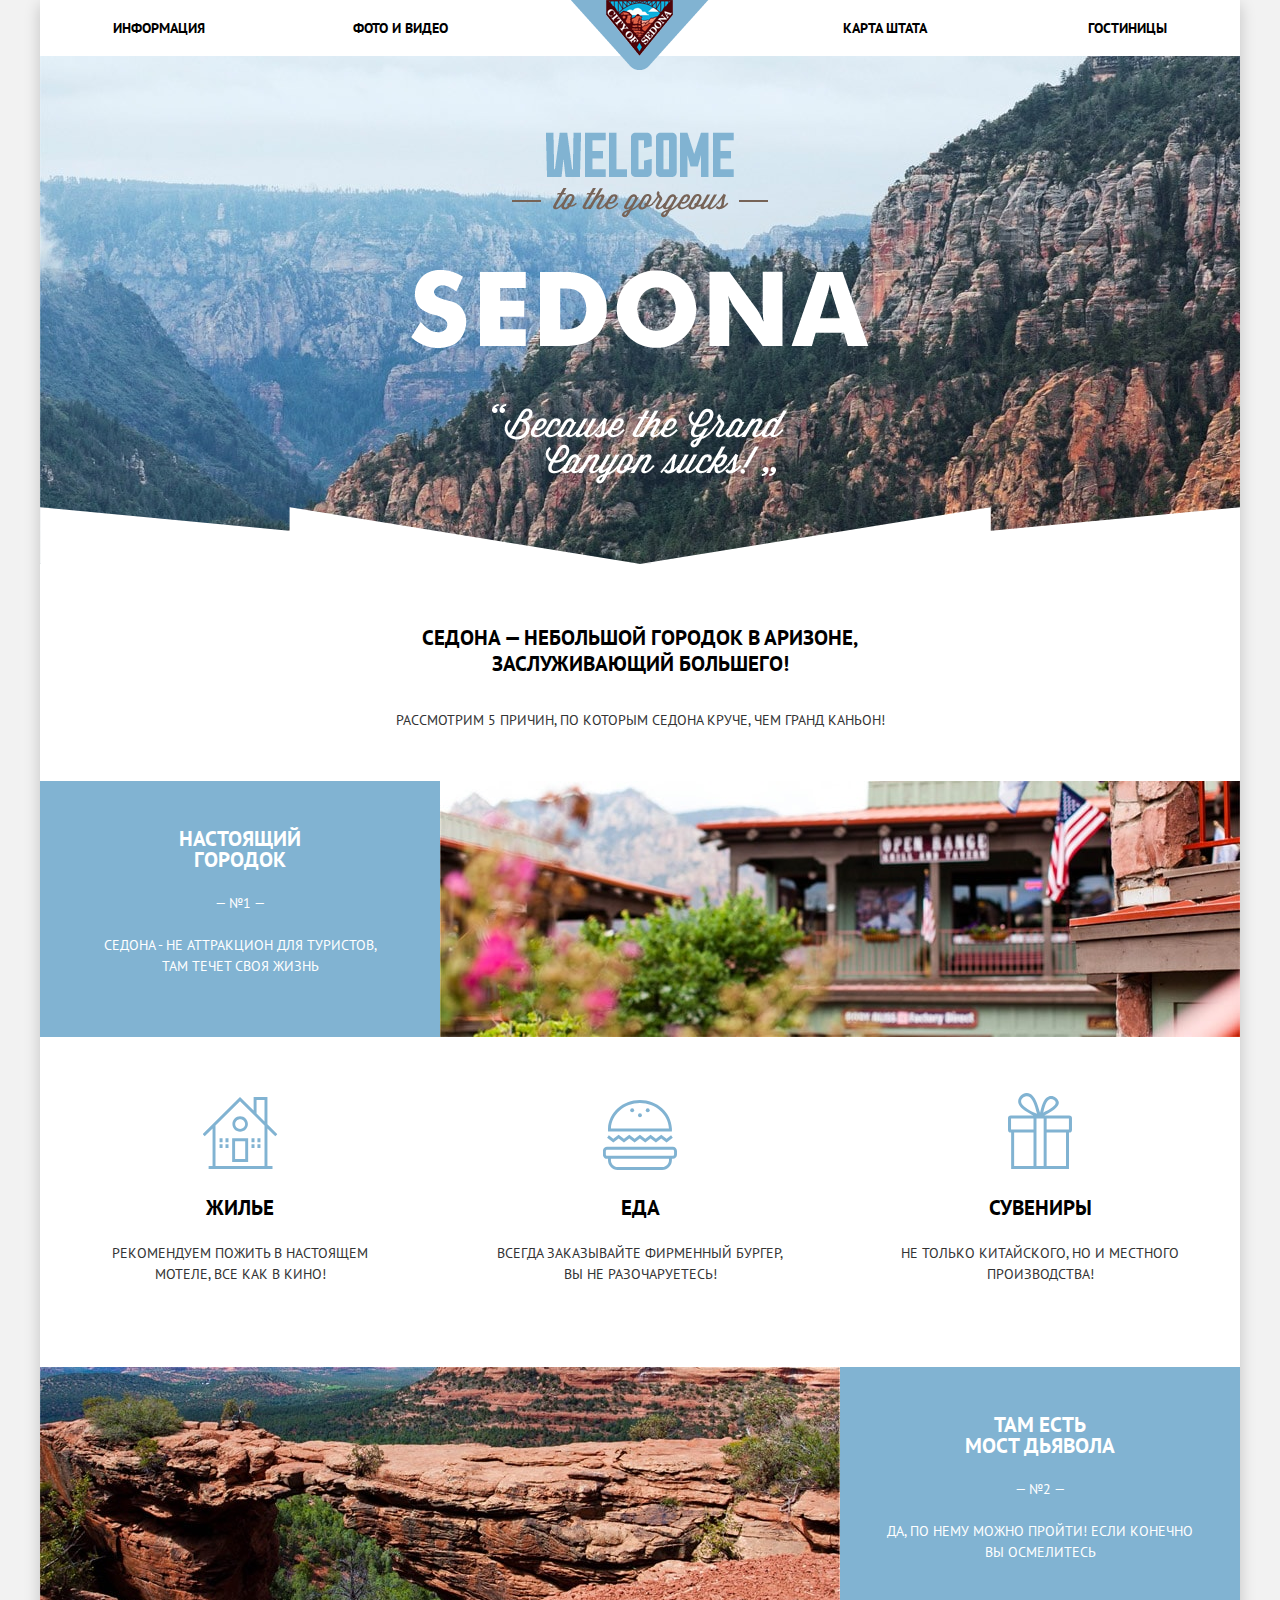
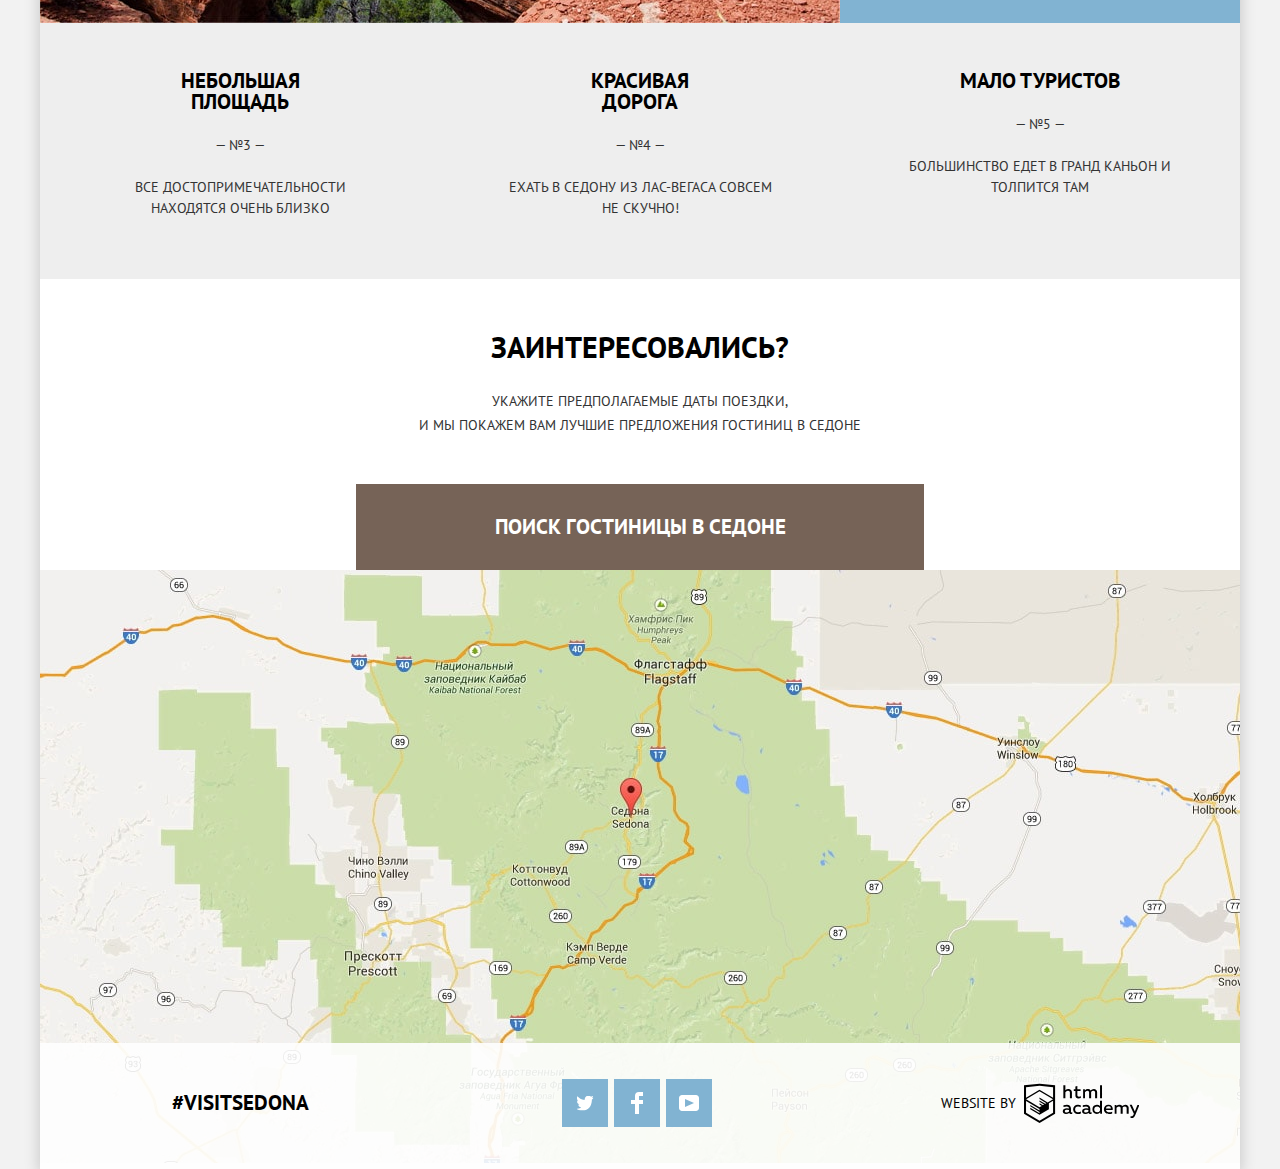
==== commit c05d29e9: "Исправление ошибок" ====
--- a/index.html
+++ b/index.html
@@ -11,6 +11,7 @@
     <div class="wrapper">
   		<header class="main-header">
   			<nav class="main-navigation">
+          <!-- фокус с клавиатуры отсутствует, так как у ссылки нет атрибута href, чтобы страница не вела на себя -->
   				<a class="main-header-logo">
   					<img src="img/sedona-logo.png" width="138" height="70" alt="Sedona logo">
   				</a>
@@ -36,7 +37,7 @@
   				<div class="reason-info">
   					<h3 class="reason-title">Настоящий городок</h3>
   						<span class="reason-number">— №1 —</span>
-  						<p class="reason-description">Седона - не аттракцион для туристов, там течет своя жизнь</p>
+  						<p class="reason-description">Седона - не аттракцион для туристов, там&nbsp;течет своя жизнь</p>
   				</div>
   				<div class="reason-image">
   					<img src="img/reason1.jpg" width="800" height="256" alt="Седона-настоящий городок">
@@ -81,7 +82,7 @@
   					<div class="reason-info">
   					<h3 class="reason-title">Красивая дорога</h3>
   						<span class="reason-number">— №4 —</span>
-  						<p class="reason-description">Ехать в Седону из Лас-Вегаса совсем не скучно!</p>
+  						<p class="reason-description">Ехать в Седону из Лас-Вегаса совсем не&nbsp;скучно!</p>
   					</div>
   				</section>
   				<section class="reason reason-fifth">
@@ -100,17 +101,21 @@
             <form class="search-hotel" action="https://echo.htmlacademy.ru" method="get">
               <div class="input-line">
                 <label for="check-in">Дата заезда:</label>
-                <input type="text" name="check-in" id="check-in" placeholder="24 апреля 2017">
-                <button class="search-form-calendar-btn" type="button" name="calendar">
-                  <svg class="search-form-calendar-icon" xmlns="http://www.w3.org/2000/svg" width="21" height="22" viewBox="0 0 21 22"><path d="M19.25 2.025h-2.844V.648c0-.38-.294-.69-.656-.69-.363 0-.656.31-.656.69v1.377h-3.938V.648c0-.38-.294-.69-.655-.69-.362 0-.656.31-.656.69v1.377H5.906V.648c0-.38-.294-.69-.656-.69-.363 0-.657.31-.657.69v1.377H1.75C.784 2.025 0 2.847 0 3.862v16.302C0 21.18.784 22 1.75 22h17.5c.967 0 1.75-.82 1.75-1.836V3.862c0-1.015-.783-1.837-1.75-1.837zm.438 18.14c0 .252-.195.458-.437.458H1.75c-.24 0-.438-.206-.438-.46v-16.3c0-.254.196-.46.438-.46h2.844V4.78c0 .382.294.69.657.69.363 0 .657-.308.657-.69V3.404h3.938V4.78c0 .382.294.69.657.69.36 0 .655-.308.655-.69V3.404h3.938V4.78c0 .382.293.69.656.69.363 0 .657-.308.657-.69V3.404h2.845c.24 0 .437.206.437.46v16.3z"/><path d="M4.594 8.225H7.22v2.066H4.593zM4.594 11.668H7.22v2.067H4.593zM4.594 15.112H7.22v2.066H4.593zM9.188 15.112h2.625v2.066H9.188zM9.188 11.668h2.625v2.067H9.188zM9.188 8.225h2.625v2.066H9.188zM13.78 15.112h2.626v2.066H13.78zM13.78 11.668h2.626v2.067H13.78zM13.78 8.225h2.626v2.066H13.78z"/></svg>
-                </button>
+                <div class="search-input-wrapper">
+                  <input type="text" name="check-in" id="check-in" placeholder="24 апреля 2017">
+                  <button class="search-form-calendar-btn" type="button" name="calendar" aria-label="Календарь, выбор даты">
+                    <svg class="search-form-calendar-icon" xmlns="http://www.w3.org/2000/svg" width="21" height="22" viewBox="0 0 21 22"><path d="M19.25 2.025h-2.844V.648c0-.38-.294-.69-.656-.69-.363 0-.656.31-.656.69v1.377h-3.938V.648c0-.38-.294-.69-.655-.69-.362 0-.656.31-.656.69v1.377H5.906V.648c0-.38-.294-.69-.656-.69-.363 0-.657.31-.657.69v1.377H1.75C.784 2.025 0 2.847 0 3.862v16.302C0 21.18.784 22 1.75 22h17.5c.967 0 1.75-.82 1.75-1.836V3.862c0-1.015-.783-1.837-1.75-1.837zm.438 18.14c0 .252-.195.458-.437.458H1.75c-.24 0-.438-.206-.438-.46v-16.3c0-.254.196-.46.438-.46h2.844V4.78c0 .382.294.69.657.69.363 0 .657-.308.657-.69V3.404h3.938V4.78c0 .382.294.69.657.69.36 0 .655-.308.655-.69V3.404h3.938V4.78c0 .382.293.69.656.69.363 0 .657-.308.657-.69V3.404h2.845c.24 0 .437.206.437.46v16.3z"/><path d="M4.594 8.225H7.22v2.066H4.593zM4.594 11.668H7.22v2.067H4.593zM4.594 15.112H7.22v2.066H4.593zM9.188 15.112h2.625v2.066H9.188zM9.188 11.668h2.625v2.067H9.188zM9.188 8.225h2.625v2.066H9.188zM13.78 15.112h2.626v2.066H13.78zM13.78 11.668h2.626v2.067H13.78zM13.78 8.225h2.626v2.066H13.78z"/></svg>
+                  </button>
+                </div>
               </div>
               <div class="input-line">
                 <label for="check-out">Дата выезда:</label>
-                <input type="text" name="check-out" id="check-out" placeholder="4 июля 2017">
-                <button class="search-form-calendar-btn" type="button" name="calendar">
-                  <svg class="search-form-calendar-icon" xmlns="http://www.w3.org/2000/svg" width="21" height="22" viewBox="0 0 21 22"><path d="M19.25 2.025h-2.844V.648c0-.38-.294-.69-.656-.69-.363 0-.656.31-.656.69v1.377h-3.938V.648c0-.38-.294-.69-.655-.69-.362 0-.656.31-.656.69v1.377H5.906V.648c0-.38-.294-.69-.656-.69-.363 0-.657.31-.657.69v1.377H1.75C.784 2.025 0 2.847 0 3.862v16.302C0 21.18.784 22 1.75 22h17.5c.967 0 1.75-.82 1.75-1.836V3.862c0-1.015-.783-1.837-1.75-1.837zm.438 18.14c0 .252-.195.458-.437.458H1.75c-.24 0-.438-.206-.438-.46v-16.3c0-.254.196-.46.438-.46h2.844V4.78c0 .382.294.69.657.69.363 0 .657-.308.657-.69V3.404h3.938V4.78c0 .382.294.69.657.69.36 0 .655-.308.655-.69V3.404h3.938V4.78c0 .382.293.69.656.69.363 0 .657-.308.657-.69V3.404h2.845c.24 0 .437.206.437.46v16.3z"/><path d="M4.594 8.225H7.22v2.066H4.593zM4.594 11.668H7.22v2.067H4.593zM4.594 15.112H7.22v2.066H4.593zM9.188 15.112h2.625v2.066H9.188zM9.188 11.668h2.625v2.067H9.188zM9.188 8.225h2.625v2.066H9.188zM13.78 15.112h2.626v2.066H13.78zM13.78 11.668h2.626v2.067H13.78zM13.78 8.225h2.626v2.066H13.78z"/></svg>
-                </button>
+                <div class="search-input-wrapper">
+                  <input type="text" name="check-out" id="check-out" placeholder="4 июля 2017">
+                  <button class="search-form-calendar-btn" type="button" name="calendar" aria-label="Календарь, выбор даты">
+                    <svg class="search-form-calendar-icon" xmlns="http://www.w3.org/2000/svg" width="21" height="22" viewBox="0 0 21 22"><path d="M19.25 2.025h-2.844V.648c0-.38-.294-.69-.656-.69-.363 0-.656.31-.656.69v1.377h-3.938V.648c0-.38-.294-.69-.655-.69-.362 0-.656.31-.656.69v1.377H5.906V.648c0-.38-.294-.69-.656-.69-.363 0-.657.31-.657.69v1.377H1.75C.784 2.025 0 2.847 0 3.862v16.302C0 21.18.784 22 1.75 22h17.5c.967 0 1.75-.82 1.75-1.836V3.862c0-1.015-.783-1.837-1.75-1.837zm.438 18.14c0 .252-.195.458-.437.458H1.75c-.24 0-.438-.206-.438-.46v-16.3c0-.254.196-.46.438-.46h2.844V4.78c0 .382.294.69.657.69.363 0 .657-.308.657-.69V3.404h3.938V4.78c0 .382.294.69.657.69.36 0 .655-.308.655-.69V3.404h3.938V4.78c0 .382.293.69.656.69.363 0 .657-.308.657-.69V3.404h2.845c.24 0 .437.206.437.46v16.3z"/><path d="M4.594 8.225H7.22v2.066H4.593zM4.594 11.668H7.22v2.067H4.593zM4.594 15.112H7.22v2.066H4.593zM9.188 15.112h2.625v2.066H9.188zM9.188 11.668h2.625v2.067H9.188zM9.188 8.225h2.625v2.066H9.188zM13.78 15.112h2.626v2.066H13.78zM13.78 11.668h2.626v2.067H13.78zM13.78 8.225h2.626v2.066H13.78z"/></svg>
+                  </button>
+                </div>
               </div>
               <div class="input-line amount">
                 <div class="input-column adults-amount">
@@ -149,8 +154,9 @@
     		<p class="footer-copyright">
     			<span class="website-by">Website by</span>
             <!-- Можно в ссылку не вкладывать картинку, а поставить ее как фон (картинку сделать display: inline-block), но тогда при каждом состоянии придется вставлять новую картинку другого цвета -->
-    			<a class="copyright-logo" href="https://htmlacademy.ru/intensive/htmlcss">
-            <svg class="copyright-logo-image" data-name="Layer 1" xmlns="http://www.w3.org/2000/svg" width="115" height="41" viewBox="0 0 113 39"><path d="M46.84 28.22a2.07 2.07 0 0 0 .58-.11v1.4a3.41 3.41 0 0 1-1.24.22 1.75 1.75 0 0 1-1.75-1 5.08 5.08 0 0 1-3.3 1.13c-1.59 0-3.06-.87-3.06-2.68 0-2.24 2.08-2.93 3.9-2.93a11.63 11.63 0 0 1 2.28.26v-.31c0-1.09-.8-1.86-2.3-1.86a7.79 7.79 0 0 0-3.15.67v-1.79a10.72 10.72 0 0 1 3.35-.58c2.48 0 4 1.18 4 3.83v3.14a.57.57 0 0 0 .69.61zm-6.76-1.19a1.42 1.42 0 0 0 1.64 1.29 3.56 3.56 0 0 0 2.53-1v-1.51a10.21 10.21 0 0 0-1.9-.22c-1.1.01-2.27.35-2.27 1.45zM53.06 20.62a5.29 5.29 0 0 1 2.7.67v1.79a4.28 4.28 0 0 0-2.42-.73 2.89 2.89 0 1 0 0 5.76 5.26 5.26 0 0 0 2.55-.67v1.8a6.58 6.58 0 0 1-2.9.6 4.42 4.42 0 0 1-4.72-4.54 4.54 4.54 0 0 1 4.79-4.68zM65.84 28.22a2.07 2.07 0 0 0 .58-.11v1.4a3.41 3.41 0 0 1-1.24.22 1.75 1.75 0 0 1-1.75-1 5.08 5.08 0 0 1-3.3 1.13c-1.59 0-3.06-.87-3.06-2.68 0-2.24 2.08-2.93 3.9-2.93a11.63 11.63 0 0 1 2.28.26v-.31c0-1.09-.8-1.86-2.3-1.86a7.79 7.79 0 0 0-3.15.67v-1.79a10.72 10.72 0 0 1 3.35-.58c2.48 0 4 1.18 4 3.83v3.14a.57.57 0 0 0 .69.61zm-6.76-1.19a1.42 1.42 0 0 0 1.64 1.29 3.56 3.56 0 0 0 2.53-1v-1.51a10.21 10.21 0 0 0-1.9-.22c-1.11.01-2.27.35-2.27 1.45zM76.67 16.85v12.76h-1.76v-1.39a4.07 4.07 0 0 1-3.35 1.62 4.62 4.62 0 0 1 0-9.22 4 4 0 0 1 3.15 1.37v-5.14h2zm-4.76 5.48a2.9 2.9 0 0 0 0 5.8 3 3 0 0 0 2.79-1.84v-2.13a3.06 3.06 0 0 0-2.79-1.83zM82.99 20.62c3.48 0 4.68 2.81 4.12 5.34h-6.58c.22 1.57 1.75 2.22 3.35 2.22a6.41 6.41 0 0 0 2.77-.62v1.68a7.5 7.5 0 0 1-3.14.6c-2.68 0-5-1.53-5-4.61a4.39 4.39 0 0 1 4.48-4.61zm.09 1.62a2.39 2.39 0 0 0-2.57 2.26h4.85a2.06 2.06 0 0 0-2.28-2.26zM89.1 29.61v-8.75h1.73v1.09a4 4 0 0 1 2.92-1.33 3 3 0 0 1 2.73 1.4 4.33 4.33 0 0 1 3.06-1.4 3.21 3.21 0 0 1 3.32 3.52v5.47h-2V24.2a1.67 1.67 0 0 0-1.73-1.84 2.94 2.94 0 0 0-2.17 1.18V29.61h-2V24.2a1.67 1.67 0 0 0-1.73-1.84 3.11 3.11 0 0 0-2.32 1.35v5.91h-2zM111.47 20.86h2l-4.1 9.93c-.95 2.28-2.19 3-3.52 3a5 5 0 0 1-1.15-.15v-1.66a3 3 0 0 0 .89.13c.95 0 1.66-.67 2.17-2l.18-.44-4.16-8.82h2.13l3 6.6zM40.66 1.53v5a4 4 0 0 1 2.83-1.2A3.41 3.41 0 0 1 47.1 8.9v5.41h-2V9.15a1.9 1.9 0 0 0-2-2.1 3.08 3.08 0 0 0-2.44 1.46v5.8h-2V1.53h2zM52.43 2.42v3.12h3.17v1.71h-3.17v4c0 1.15.53 1.53 1.66 1.53a4.71 4.71 0 0 0 1.77-.35v1.68a7.14 7.14 0 0 1-2.35.38 2.68 2.68 0 0 1-3-2.88V7.23h-1.6V5.52h1.57V2.88zM58.1 14.29V5.54h1.73v1.09a4 4 0 0 1 2.92-1.33 3 3 0 0 1 2.73 1.4 4.33 4.33 0 0 1 3.06-1.4 3.21 3.21 0 0 1 3.32 3.52v5.47h-2V8.88a1.67 1.67 0 0 0-1.73-1.84 2.94 2.94 0 0 0-2.17 1.18V14.29h-2V8.88a1.67 1.67 0 0 0-1.73-1.84 3.11 3.11 0 0 0-2.32 1.35v5.91h-2zM74.72 1.52h1.95v12.76h-1.95zM15.44.02h-.16L0 1.62v28l15.28 9.09 15.28-9.09v-28zm13.12 28.45l-13.28 7.9L2 28.47V16.99l13.22 7.87v1.43l-9.07-5.4v1.38l9.11 5.47v1.46l-9.1-5.42v1.38l9.11 5.47 9.19-5.5V19.22l4.1-2.45v11.67zm0-13.16l-3.65 2.14-1.68 1-8-4.76v1.38l6.84 4.07h-.06l-.15.09-1 .57-5.64-3.36v1.38l4.45 2.65-1.05.7-3.36-2v1.38l2.21 1.3-2.25 1.35-13.16-7.82 13.17-7.92zm0-1.39L15.21 6.05l-13.2 7.86V3.41l13.28-1.39 13.28 1.39v10.51z"/></svg>
+    			<a class="copyright-logo" href="https://htmlacademy.ru/intensive/htmlcss" aria-label="Логотип HTML Academy, переход на страницу интенсива по HTML и CSS">
+            <svg class="copyright-logo-image" data-name="Layer 1" xmlns="http://www.w3.org/2000/svg" width="115" height="41" viewBox="0 0 113 39">
+            <path d="M46.84 28.22a2.07 2.07 0 0 0 .58-.11v1.4a3.41 3.41 0 0 1-1.24.22 1.75 1.75 0 0 1-1.75-1 5.08 5.08 0 0 1-3.3 1.13c-1.59 0-3.06-.87-3.06-2.68 0-2.24 2.08-2.93 3.9-2.93a11.63 11.63 0 0 1 2.28.26v-.31c0-1.09-.8-1.86-2.3-1.86a7.79 7.79 0 0 0-3.15.67v-1.79a10.72 10.72 0 0 1 3.35-.58c2.48 0 4 1.18 4 3.83v3.14a.57.57 0 0 0 .69.61zm-6.76-1.19a1.42 1.42 0 0 0 1.64 1.29 3.56 3.56 0 0 0 2.53-1v-1.51a10.21 10.21 0 0 0-1.9-.22c-1.1.01-2.27.35-2.27 1.45zM53.06 20.62a5.29 5.29 0 0 1 2.7.67v1.79a4.28 4.28 0 0 0-2.42-.73 2.89 2.89 0 1 0 0 5.76 5.26 5.26 0 0 0 2.55-.67v1.8a6.58 6.58 0 0 1-2.9.6 4.42 4.42 0 0 1-4.72-4.54 4.54 4.54 0 0 1 4.79-4.68zM65.84 28.22a2.07 2.07 0 0 0 .58-.11v1.4a3.41 3.41 0 0 1-1.24.22 1.75 1.75 0 0 1-1.75-1 5.08 5.08 0 0 1-3.3 1.13c-1.59 0-3.06-.87-3.06-2.68 0-2.24 2.08-2.93 3.9-2.93a11.63 11.63 0 0 1 2.28.26v-.31c0-1.09-.8-1.86-2.3-1.86a7.79 7.79 0 0 0-3.15.67v-1.79a10.72 10.72 0 0 1 3.35-.58c2.48 0 4 1.18 4 3.83v3.14a.57.57 0 0 0 .69.61zm-6.76-1.19a1.42 1.42 0 0 0 1.64 1.29 3.56 3.56 0 0 0 2.53-1v-1.51a10.21 10.21 0 0 0-1.9-.22c-1.11.01-2.27.35-2.27 1.45zM76.67 16.85v12.76h-1.76v-1.39a4.07 4.07 0 0 1-3.35 1.62 4.62 4.62 0 0 1 0-9.22 4 4 0 0 1 3.15 1.37v-5.14h2zm-4.76 5.48a2.9 2.9 0 0 0 0 5.8 3 3 0 0 0 2.79-1.84v-2.13a3.06 3.06 0 0 0-2.79-1.83zM82.99 20.62c3.48 0 4.68 2.81 4.12 5.34h-6.58c.22 1.57 1.75 2.22 3.35 2.22a6.41 6.41 0 0 0 2.77-.62v1.68a7.5 7.5 0 0 1-3.14.6c-2.68 0-5-1.53-5-4.61a4.39 4.39 0 0 1 4.48-4.61zm.09 1.62a2.39 2.39 0 0 0-2.57 2.26h4.85a2.06 2.06 0 0 0-2.28-2.26zM89.1 29.61v-8.75h1.73v1.09a4 4 0 0 1 2.92-1.33 3 3 0 0 1 2.73 1.4 4.33 4.33 0 0 1 3.06-1.4 3.21 3.21 0 0 1 3.32 3.52v5.47h-2V24.2a1.67 1.67 0 0 0-1.73-1.84 2.94 2.94 0 0 0-2.17 1.18V29.61h-2V24.2a1.67 1.67 0 0 0-1.73-1.84 3.11 3.11 0 0 0-2.32 1.35v5.91h-2zM111.47 20.86h2l-4.1 9.93c-.95 2.28-2.19 3-3.52 3a5 5 0 0 1-1.15-.15v-1.66a3 3 0 0 0 .89.13c.95 0 1.66-.67 2.17-2l.18-.44-4.16-8.82h2.13l3 6.6zM40.66 1.53v5a4 4 0 0 1 2.83-1.2A3.41 3.41 0 0 1 47.1 8.9v5.41h-2V9.15a1.9 1.9 0 0 0-2-2.1 3.08 3.08 0 0 0-2.44 1.46v5.8h-2V1.53h2zM52.43 2.42v3.12h3.17v1.71h-3.17v4c0 1.15.53 1.53 1.66 1.53a4.71 4.71 0 0 0 1.77-.35v1.68a7.14 7.14 0 0 1-2.35.38 2.68 2.68 0 0 1-3-2.88V7.23h-1.6V5.52h1.57V2.88zM58.1 14.29V5.54h1.73v1.09a4 4 0 0 1 2.92-1.33 3 3 0 0 1 2.73 1.4 4.33 4.33 0 0 1 3.06-1.4 3.21 3.21 0 0 1 3.32 3.52v5.47h-2V8.88a1.67 1.67 0 0 0-1.73-1.84 2.94 2.94 0 0 0-2.17 1.18V14.29h-2V8.88a1.67 1.67 0 0 0-1.73-1.84 3.11 3.11 0 0 0-2.32 1.35v5.91h-2zM74.72 1.52h1.95v12.76h-1.95zM15.44.02h-.16L0 1.62v28l15.28 9.09 15.28-9.09v-28zm13.12 28.45l-13.28 7.9L2 28.47V16.99l13.22 7.87v1.43l-9.07-5.4v1.38l9.11 5.47v1.46l-9.1-5.42v1.38l9.11 5.47 9.19-5.5V19.22l4.1-2.45v11.67zm0-13.16l-3.65 2.14-1.68 1-8-4.76v1.38l6.84 4.07h-.06l-.15.09-1 .57-5.64-3.36v1.38l4.45 2.65-1.05.7-3.36-2v1.38l2.21 1.3-2.25 1.35-13.16-7.82 13.17-7.92zm0-1.39L15.21 6.05l-13.2 7.86V3.41l13.28-1.39 13.28 1.39v10.51z"/></svg>
           </a>
     		</p>
   		</footer>
--- a/css/style.min.css
+++ b/css/style.min.css
@@ -1 +1 @@
-@-webkit-keyframes formshow{0%{-webkit-transform:translateY(-20%);transform:translateY(-20%);opacity:0}to{-webkit-transform:translateY(0);transform:translateY(0);opacity:1}}@keyframes formshow{0%{-webkit-transform:translateY(-20%);transform:translateY(-20%);opacity:0}to{-webkit-transform:translateY(0);transform:translateY(0);opacity:1}}@-webkit-keyframes shake{0%,to{-webkit-transform:translateX(0);transform:translateX(0)}10%,30%,50%,70%,90%{-webkit-transform:translateX(-10px);transform:translateX(-10px)}20%,40%,60%,80%{-webkit-transform:translateX(10px);transform:translateX(10px)}}@keyframes shake{0%,to{-webkit-transform:translateX(0);transform:translateX(0)}10%,30%,50%,70%,90%{-webkit-transform:translateX(-10px);transform:translateX(-10px)}20%,40%,60%,80%{-webkit-transform:translateX(10px);transform:translateX(10px)}}.btn,body{text-transform:uppercase}body{min-width:1200px;margin:0;padding:0;font-family:"PT Sans","Arial",sans-serif;font-size:14px;line-height:21px;font-weight:400;background-color:#f2f2f2;color:#333}html{-webkit-box-sizing:border-box;box-sizing:border-box}*,::after,::before{-webkit-box-sizing:inherit;box-sizing:inherit}a{text-decoration:none}.img{max-width:100%;height:auto}.btn{font:inherit;text-align:center;color:#fff}.visually-hidden{position:absolute;width:1px;height:1px;margin:-1px;border:0;padding:0;clip:rect(0 0 0 0);overflow:hidden}.wrapper{position:relative;max-width:1200px;margin-left:auto;margin-right:auto;background-color:#fff;-webkit-box-shadow:0 5px 15px 0 rgba(0,1,1,.2);box-shadow:0 5px 15px 0 rgba(0,1,1,.2)}.main-navigation{font-weight:700;line-height:26px;color:#000}.main-header-logo{position:absolute;left:50%;-webkit-transform:translate(-50%,0);-ms-transform:translate(-50%,0);transform:translate(-50%,0);z-index:1;width:138px;height:70px}.site-navigation{display:-webkit-box;display:-ms-flexbox;display:flex;-ms-flex-wrap:wrap;flex-wrap:wrap;list-style:none;margin:0;padding:0}.site-navigation li{padding:15px 73px;width:240px;text-align:center}.site-navigation li:nth-child(2){margin-right:240px}.site-navigation li:nth-child(1),.site-navigation li:nth-child(2){padding-right:40px;text-align:left}.site-navigation li:nth-child(3),.site-navigation li:nth-child(4){padding-left:40px;text-align:right}.hotels-item-description h3 a,.site-navigation a{color:#000}.site-navigation a:focus,.site-navigation a:hover{color:#81b3d2}.site-navigation a:active{color:rgba(0,0,0,.3)}.site-navigation a.active{color:#766357}.welcome,.welcome::after{background-repeat:no-repeat}.welcome{min-height:508px;padding-top:76px;padding-bottom:80px;color:#fff;background-color:#739abe;background-position:top,center;position:relative;width:1200px;background-image:url(../img/background-welcome.jpg)}.welcome img{position:relative;display:block;margin-left:auto;margin-right:auto;width:458px;height:352px}.welcome::after{content:"";position:absolute;left:0;bottom:0;width:100%;height:57px;background-image:url(../img/welcome-shape.png)}.about-advantages{width:568px;margin:0 auto;padding-top:61px;padding-bottom:48px;text-align:center}.about-Sedona{margin:0 0 30px;font-size:21px;font-weight:700;line-height:26px;color:#000}.reasons-lead{margin:0;font-size:14px;font-weight:400;line-height:26px}.reason-first,.reason-second{display:-webkit-box;display:-ms-flexbox;display:flex;-ms-flex-wrap:wrap;flex-wrap:wrap;background-color:#81b3d2}.reason-info{width:400px;padding:47px 46px 60px;text-align:center}.reason-title{margin:0 auto 23px;max-width:160px;font-size:21px;font-weight:700;color:#000}.reason-description{margin:21px 0 0}.reason-first .reason-info,.reason-first .reason-title,.reason-second .reason-info,.reason-second .reason-title{color:#fff}.reason-image img{display:block;width:800px;height:256px}.features-list{display:-webkit-box;display:-ms-flexbox;display:flex;-ms-flex-wrap:wrap;flex-wrap:wrap;list-style:none;margin:0;padding:0}.feature-item{position:relative;width:400px;padding:160px 73px 82px;text-align:center}.feature-item-title{margin:0 0 25px;font-size:21px;font-weight:700;line-height:21px;color:#000}.feature-item-description{margin:0}.features-list .feature-item-food::before,.features-list .feature-item-house::before,.features-list .feature-item-souvenirs::before{content:"";background-image:url(../img/house-icon.svg);background-repeat:no-repeat;position:absolute;width:75px;height:72px;left:50%;-webkit-transform:translate(-50%,0);-ms-transform:translate(-50%,0);transform:translate(-50%,0);top:60px}.features-list .feature-item-food::before,.features-list .feature-item-souvenirs::before{background-image:url(../img/burger-icon.svg);width:74px;height:70px;top:63px}.features-list .feature-item-souvenirs::before{background-image:url(../img/gift-icon.svg);width:64px;height:76px;top:56px}.reasons-row{display:-webkit-box;display:-ms-flexbox;display:flex;-ms-flex-wrap:wrap;flex-wrap:wrap;background-color:#eee}.search{position:relative;width:568px;margin:0 auto;padding-top:50px;text-align:center}.search-title{margin:0 0 24px;font-size:30px;font-weight:700;line-height:36px;color:#000}.search-text{margin-bottom:47px;line-height:24px}.search .search-btn{display:inline-block;vertical-align:top;width:100%;padding:30px 50px;font-size:21px;font-weight:700;line-height:26px;background-color:#766357}.search .search-btn:focus,.search .search-btn:hover{background-color:#604e43}.search .search-btn:active{background-color:#503e33;color:rgba(255,255,255,.3)}.search-form{display:none;position:absolute;top:291px;left:50%;margin-left:-284px;z-index:20;width:568px;padding:55px;font-weight:700;line-height:26px;color:#000;background-color:#fff;-webkit-box-shadow:0 7px 20px 0 rgba(0,1,1,.2);box-shadow:0 7px 20px 0 rgba(0,1,1,.2)}.search-form-show{display:block;-webkit-animation:formshow 1s forwards;animation:formshow 1s forwards}.search-form-error{-webkit-animation:shake .6s;animation:shake .6s}.input-line{position:relative;display:-webkit-box;display:-ms-flexbox;display:flex;-ms-flex-wrap:wrap;flex-wrap:wrap;-webkit-box-pack:justify;-ms-flex-pack:justify;justify-content:space-between;-webkit-box-align:center;-ms-flex-align:center;align-items:center;width:100%;margin-bottom:30px}.input-line input{padding:6px 40px 6px 12px;width:346px;font:inherit;text-transform:inherit;color:inherit;background-color:#f2f2f2;border:0;outline:0}.input-line.amount{margin-bottom:52px}.input-line.amount input{width:38px}.search-form-calendar-btn{position:absolute;right:2px;border:0;background-color:transparent;cursor:pointer}.search-form-calendar-icon{fill:#cacaca}.search-form-calendar-btn:focus .search-form-calendar-icon,.search-form-calendar-btn:hover .search-form-calendar-icon{fill:#000}.search-form-calendar-btn:active .search-form-calendar-icon{fill:#81b3d2}.input-column,.minus-plus-buttons-wrapper{display:-webkit-box;display:-ms-flexbox;display:flex}.input-column{-ms-flex-wrap:wrap;flex-wrap:wrap;-webkit-box-align:center;-ms-flex-align:center;align-items:center}.input-column.children-amount label{margin-right:27px}.input-column.adults-amount label{margin-right:42px}.minus-plus-buttons-wrapper{width:114px}.minus-plus-buttons-wrapper input{width:38px;padding-left:5px;padding-right:5px;text-align:center}::-webkit-input-placeholder{color:#000}:-ms-input-placeholder{color:#000}:-moz-placeholder,::-moz-placeholder{color:#000;opacity:1}.input-line input:hover{background-color:#ebebeb}.input-line input:focus{background-color:#fff;-webkit-box-shadow:inset 0 0 0 2px #e5e5e5;box-shadow:inset 0 0 0 2px #e5e5e5}.minus-plus-buttons{position:relative;width:38px;height:38px;background-color:#f2f2f2;border:0;cursor:pointer}.btn-minus::before,.btn-plus::after,.btn-plus::before{content:"";position:absolute;width:11px;height:3px;background-color:#a9a9a9;top:18px;left:13px}.btn-plus::after{width:3px;height:11px;top:14px;left:17px}.minus-plus-buttons:focus::after,.minus-plus-buttons:focus::before,.minus-plus-buttons:hover::after,.minus-plus-buttons:hover::before{background-color:#000}.minus-plus-buttons:active::after,.minus-plus-buttons:active::before,.search-btn-blue{background-color:#81b3d2}.search-btn-blue{display:inline-block;vertical-align:top;width:100%;padding:17px 50px;font-size:21px;font-weight:700;line-height:26px;border:0;cursor:pointer}.search-btn-blue:focus,.search-btn-blue:hover{background-color:#669ec0}.search-btn-blue:active{background-color:#5496bd;color:rgba(255,255,255,.3)}.filters{width:1200px;min-height:217px;padding:26px 73px 23px;color:#fff;background-color:#454d53;background-image:url(../img/background-filters.jpg);background-position:top,center;background-repeat:no-repeat}.filters form{display:-webkit-box;display:-ms-flexbox;display:flex;-ms-flex-wrap:wrap;flex-wrap:wrap}.filters fieldset{border:0;padding:0;margin:0}.filters legend{margin-bottom:25px;font-size:16px;font-weight:700}.filters ul{margin:0;padding:0;list-style:none}.filters .filter-item{margin-bottom:27px}.filters .filter-item:nth-child(3){margin-bottom:0}.filters .filter-infrastructure{width:200px;margin-right:52px}.filters .filter-living{width:200px}.filter-item input[type=checkbox]+label{position:relative;display:block;padding-left:40px;cursor:pointer}.filter-item input[type=checkbox]+label::before{content:"";position:absolute;top:-1px;left:0;width:23px;height:23px;border:2px solid #fff;border-radius:2px;cursor:pointer}.filter-item input[type=checkbox]:checked+label::after{content:"";position:absolute;top:-1px;left:0;background-image:url(../img/checkbox-on.svg);background-repeat:no-repeat;width:27px;height:23px;cursor:pointer}.filter-item input[type=checkbox]:checked+label::before{display:none}.filter-item input[type=checkbox]:disabled+label{color:#6a6a6a}.filter-item input[type=checkbox]:disabled+label::before{border-color:#6a6a6a}.filter-item input[type=checkbox]:disabled+label::after{background-image:url(../img/checkbox-on-disabled.svg)}.filter-item input[type=checkbox]:focus+label::after,.filter-item input[type=checkbox]:focus+label::before{outline:2px solid #766357}.filters .filter-price-container{width:318px;margin-left:auto}.filter-price legend{margin-bottom:10px}.price-controls{position:relative;display:-webkit-box;display:-ms-flexbox;display:flex;-webkit-box-align:center;-ms-flex-align:center;align-items:center;height:36px;margin-bottom:20px;border:2px solid #fff;border-radius:2px}.price-controls::after{content:"";position:absolute;width:2px;height:24px;background:#fff;top:50%;left:50%;-webkit-transform:translate(-50%,-50%);-ms-transform:translate(-50%,-50%);transform:translate(-50%,-50%)}.price-controls .max-price,.price-controls .min-price{width:50%;padding-left:60px}.price-controls input{margin:0;width:50px;font:inherit;color:inherit;text-transform:inherit;background-color:transparent;border:0}.range-controls{position:relative;margin-bottom:34px}.range-controls .scale{height:2px;background-color:rgba(255,255,255,.3)}.range-controls .bar{height:2px;width:80%;background:#fff}.toggle{position:absolute;top:-9px;width:20px;height:20px;background-color:#ababab;border:8px solid #fff;border-radius:50%;-webkit-box-shadow:0 2px 0 0 rgba(171,171,171,.3);box-shadow:0 2px 0 0 rgba(171,171,171,.3);cursor:pointer}.toggle-min{left:0}.toggle-max{left:80%}.toggle:hover{width:22px;height:22px;border-width:9px}.btn-show{display:block;margin:0 auto;padding:5px 34px;background-color:transparent;border:2px solid #fff;border-radius:2px;cursor:pointer}.btn-show:focus,.btn-show:hover{background-color:#fff;color:#000}.catalog-sorting{display:-webkit-box;display:-ms-flexbox;display:flex;-ms-flex-wrap:wrap;flex-wrap:wrap;-webkit-box-align:center;-ms-flex-align:center;align-items:center;padding:29px 73px 31px;border-bottom:1px solid #e5e5e5}.catalog-sorting-result{width:163px;font-size:21px;font-weight:700;line-height:26px;color:#000}.catalog-sorting-heading{width:117px;font-size:12px;line-height:18px;color:#000}.sorting-criteria-center{display:-webkit-box;display:-ms-flexbox;display:flex;-ms-flex-wrap:wrap;flex-wrap:wrap;width:400px;margin:0;padding:0;list-style:none}.sorting-criteria-center li{margin-right:32px}.sorting-criterion{font-size:12px;line-height:18px;color:#000;opacity:.3;border-bottom:1px dotted #81b3d2}.sorting-criterion.active{color:#81b3d2;border-bottom:none}.hotels-item-description h3 a:focus,.hotels-item-description h3 a:hover,.sorting-criterion:focus,.sorting-criterion:hover{color:#81b3d2}.sorting-criterion:active{color:#000;border-bottom:none}.sorting-criteria-right{display:-webkit-box;display:-ms-flexbox;display:flex;-webkit-box-pack:end;-ms-flex-pack:end;justify-content:flex-end;width:50px;margin:0 0 0 auto;padding:0;list-style:none}.sorting-criteria-right li:nth-child(2){margin-left:12px}.arrow{display:block;width:11px;height:10px;border-width:10px 5.5px;border-color:#cacaca;border-style:solid}.arrow:focus,.arrow:hover{border-color:#231f20}.arrow.active,.arrow:active{border-color:#81b3d2}.sorting-criteria-right .arrow-up{border-top:none;border-left-color:transparent;border-right-color:transparent}.sorting-criteria-right .arrow-down{border-bottom:none;border-left-color:transparent;border-right-color:transparent}.hotels-list{list-style:none;margin:0;padding:0}.hotels-item{display:-webkit-box;display:-ms-flexbox;display:flex;-ms-flex-wrap:wrap;flex-wrap:wrap;padding:30px 73px;border-bottom:1px solid #e5e5e5}.hotels-item-image{width:135px;height:90px;margin:0 30px 0 0}.hotels-item-image img{display:block;width:135px;height:90px}.hotels-item-description{width:260px}.hotels-item-details{display:-webkit-box;display:-ms-flexbox;display:flex;-ms-flex-wrap:wrap;flex-wrap:wrap;margin:0 0 15px}.hotels-item-type{min-width:110px;margin-right:6px}.hotels-item-buttons{display:-webkit-box;display:-ms-flexbox;display:flex;-ms-flex-wrap:wrap;flex-wrap:wrap;margin:0}.hotels-item-rating{width:110px;margin-left:auto}.hotels-item-stars{display:-webkit-box;display:-ms-flexbox;display:flex;-webkit-box-pack:end;-ms-flex-pack:end;justify-content:flex-end;margin:0 0 49px}.hotels-item-stars .star{width:18px;height:17px;background-image:url(../img/star.svg);margin-left:5px}.rating{padding:5px 13px;color:#666;background-color:#f2f2f2}.hotels-item-description h3{margin:-4px 0 5px;font-size:21px;font-weight:700;line-height:26px}.hotels-item-description h3 a:active{color:rgba(0,0,0,.3)}.btn-blue{margin-right:6px;padding:3px 17px;font-weight:700;color:#fff;background-color:#81b3d2}.btn-blue:focus,.btn-blue:hover{background-color:#669ec0}.btn-blue:active{background-color:#5496bd;color:rgba(255,255,255,.3)}.btn-brown{padding:3px 17px;font-weight:700;color:#fff;background-color:#766357}.btn-brown:focus,.btn-brown:hover{background-color:#604e43}.btn-brown:active{background-color:#503e33;color:rgba(255,255,255,.3)}.map{position:relative}.map iframe{position:absolute;left:0;top:0;width:100%;height:593px;border:0;z-index:2}.main-footer{display:-webkit-box;display:-ms-flexbox;display:flex;-webkit-box-align:center;-ms-flex-align:center;align-items:center;-ms-flex-wrap:wrap;flex-wrap:wrap;padding:36px 0 42px;min-height:120px;text-align:center;color:#000}.footer-transparent{position:absolute;bottom:0;left:0;background-color:rgba(254,254,254,.9);z-index:3}.hashtag{margin:0;width:400px}.hashtag-link{font-size:21px;font-weight:700;line-height:26px;color:#000}.footer-social{display:-webkit-box;display:-ms-flexbox;display:flex;-ms-flex-wrap:wrap;flex-wrap:wrap;-webkit-box-pack:center;-ms-flex-pack:center;justify-content:center;width:400px;margin:0;padding:0;list-style:none}.footer-social li{margin-right:6px}.social-button{position:relative;display:block;width:46px;height:48px;background-color:#81b3d2}.social-button::before{content:"";position:absolute;top:50%;left:50%;-webkit-transform:translate(-50%,-50%);-ms-transform:translate(-50%,-50%);transform:translate(-50%,-50%)}.social-btn-fb::before,.social-btn-twitter::before{background-image:url(../img/twitter-icon.svg);background-repeat:no-repeat;width:17px;height:15px}.social-btn-fb::before{background-image:url(../img/fb-icon.svg);width:12px;height:22px}.social-btn-youtube::before{background-image:url(../img/youtube-icon.svg);background-repeat:no-repeat;width:20px;height:16px}.social-button:focus,.social-button:hover{background-color:#669ec0}.social-button:active{background-color:#5496bd}.social-button:active::before{opacity:.3}.footer-copyright{display:-webkit-box;display:-ms-flexbox;display:flex;-webkit-box-align:center;-ms-flex-align:center;align-items:center;-webkit-box-pack:center;-ms-flex-pack:center;justify-content:center;width:400px;margin:0}.website-by{margin-right:8px;line-height:26px;color:#000}.copyright-logo,.copyright-logo-image{width:115px;height:41px}.copyright-logo-image{fill:#000}.copyright-logo:focus .copyright-logo-image,.copyright-logo:hover .copyright-logo-image{fill:#81b3d2}.copyright-logo:active .copyright-logo-image{fill:#bdbbbc}
+@-webkit-keyframes formshow{0%{-webkit-transform:translateY(-20%);transform:translateY(-20%);opacity:0}to{-webkit-transform:translateY(0);transform:translateY(0);opacity:1}}@keyframes formshow{0%{-webkit-transform:translateY(-20%);transform:translateY(-20%);opacity:0}to{-webkit-transform:translateY(0);transform:translateY(0);opacity:1}}@-webkit-keyframes shake{0%,to{-webkit-transform:translateX(0);transform:translateX(0)}10%,30%,50%,70%,90%{-webkit-transform:translateX(-10px);transform:translateX(-10px)}20%,40%,60%,80%{-webkit-transform:translateX(10px);transform:translateX(10px)}}@keyframes shake{0%,to{-webkit-transform:translateX(0);transform:translateX(0)}10%,30%,50%,70%,90%{-webkit-transform:translateX(-10px);transform:translateX(-10px)}20%,40%,60%,80%{-webkit-transform:translateX(10px);transform:translateX(10px)}}.btn,body{text-transform:uppercase}body{min-width:1200px;margin:0;padding:0;font-family:"PT Sans","Arial",sans-serif;font-size:14px;line-height:21px;font-weight:400;background-color:#f2f2f2;color:#333}html{-webkit-box-sizing:border-box;box-sizing:border-box}*,::after,::before{-webkit-box-sizing:inherit;box-sizing:inherit}a{text-decoration:none}.img{max-width:100%;height:auto}.btn{font:inherit;text-align:center;color:#fff}.visually-hidden{position:absolute;width:1px;height:1px;margin:-1px;border:0;padding:0;clip:rect(0 0 0 0);overflow:hidden}.wrapper{position:relative;max-width:1200px;margin-left:auto;margin-right:auto;background-color:#fff;-webkit-box-shadow:0 5px 15px 0 rgba(0,1,1,.2);box-shadow:0 5px 15px 0 rgba(0,1,1,.2)}.main-navigation{font-weight:700;line-height:26px;color:#000}.main-header-logo{position:absolute;left:50%;-webkit-transform:translate(-50%,0);-ms-transform:translate(-50%,0);transform:translate(-50%,0);z-index:1;width:138px;height:70px}.site-navigation{display:-webkit-box;display:-ms-flexbox;display:flex;-ms-flex-wrap:wrap;flex-wrap:wrap;list-style:none;margin:0;padding:0}.site-navigation li{padding:15px 73px;width:240px;text-align:center}.site-navigation li:nth-child(2){margin-right:240px}.site-navigation li:nth-child(1),.site-navigation li:nth-child(2){padding-right:40px;text-align:left}.site-navigation li:nth-child(3),.site-navigation li:nth-child(4){padding-left:40px;text-align:right}.hotels-item-name a,.site-navigation a{color:#000}.site-navigation a:focus,.site-navigation a:hover{color:#81b3d2}.site-navigation a:active{color:rgba(0,0,0,.3)}.site-navigation a.active{color:#766357}.welcome,.welcome::after{background-repeat:no-repeat}.welcome{min-height:508px;padding-top:76px;padding-bottom:80px;color:#fff;background-color:#739abe;background-position:top,center;position:relative;width:1200px;background-image:url(../img/background-welcome.jpg)}.welcome img{position:relative;display:block;margin-left:auto;margin-right:auto;width:458px;height:352px}.welcome::after{content:"";position:absolute;left:0;bottom:0;width:100%;height:57px;background-image:url(../img/welcome-shape.png)}.about-advantages{width:568px;margin:0 auto;padding-top:61px;padding-bottom:48px;text-align:center}.about-Sedona{margin:0 0 30px;font-size:21px;font-weight:700;line-height:26px;color:#000}.reasons-lead{margin:0;font-size:14px;font-weight:400;line-height:26px}.reason-first,.reason-second{display:-webkit-box;display:-ms-flexbox;display:flex;-ms-flex-wrap:wrap;flex-wrap:wrap;background-color:#81b3d2}.reason-info{width:400px;padding:47px 46px 60px;text-align:center}.reason-title{margin:0 auto 23px;max-width:160px;font-size:21px;font-weight:700;color:#000}.reason-description{margin:21px 0 0}.reason-first .reason-info,.reason-first .reason-title,.reason-second .reason-info,.reason-second .reason-title{color:#fff}.reason-image img{display:block;width:800px;height:256px}.features-list{display:-webkit-box;display:-ms-flexbox;display:flex;-ms-flex-wrap:wrap;flex-wrap:wrap;list-style:none;margin:0;padding:0}.feature-item{position:relative;width:400px;padding:160px 48px 82px;text-align:center}.feature-item-title{margin:0 0 25px;font-size:21px;font-weight:700;line-height:21px;color:#000}.feature-item-description{margin:0}.features-list .feature-item-food::before,.features-list .feature-item-house::before,.features-list .feature-item-souvenirs::before{content:"";background-image:url(../img/house-icon.svg);background-repeat:no-repeat;position:absolute;width:75px;height:72px;left:50%;-webkit-transform:translate(-50%,0);-ms-transform:translate(-50%,0);transform:translate(-50%,0);top:60px}.features-list .feature-item-food::before,.features-list .feature-item-souvenirs::before{background-image:url(../img/burger-icon.svg);width:74px;height:70px;top:63px}.features-list .feature-item-souvenirs::before{background-image:url(../img/gift-icon.svg);width:64px;height:76px;top:56px}.reasons-row{display:-webkit-box;display:-ms-flexbox;display:flex;-ms-flex-wrap:wrap;flex-wrap:wrap;background-color:#eee}.search{position:relative;width:568px;margin:0 auto;padding-top:50px;text-align:center}.search-title{margin:0 0 24px;font-size:30px;font-weight:700;line-height:36px;color:#000}.search-text{margin-bottom:47px;line-height:24px}.search .search-btn{display:inline-block;vertical-align:top;width:100%;padding:30px 50px;font-size:21px;font-weight:700;line-height:26px;background-color:#766357}.search .search-btn:focus,.search .search-btn:hover{background-color:#604e43}.search .search-btn:active{background-color:#503e33;color:rgba(255,255,255,.3)}.search-form{display:none;position:absolute;top:291px;left:50%;margin-left:-284px;z-index:20;width:568px;padding:55px;font-weight:700;line-height:26px;color:#000;background-color:#fff;-webkit-box-shadow:0 7px 20px 0 rgba(0,1,1,.2);box-shadow:0 7px 20px 0 rgba(0,1,1,.2)}.search-form-show{display:block;-webkit-animation:formshow 1s forwards;animation:formshow 1s forwards}.search-form-error{-webkit-animation:shake .6s;animation:shake .6s}.input-line{display:-webkit-box;display:-ms-flexbox;display:flex;-webkit-box-pack:justify;-ms-flex-pack:justify;justify-content:space-between;-webkit-box-align:center;-ms-flex-align:center;align-items:center;width:100%;margin-bottom:30px}.input-line input{padding:6px 40px 6px 12px;width:346px;height:38px;font:inherit;text-transform:inherit;color:inherit;background-color:#f2f2f2;border:0;outline:0}.input-line,.search-input-wrapper{position:relative}.input-line.amount{margin-bottom:52px}.input-line.amount input{width:38px}.search-form-calendar-btn{position:absolute;width:39px;height:38px;top:0;right:0;border:0;padding:0;background-color:transparent;cursor:pointer}.search-form-calendar-icon{fill:#cacaca}.search-form-calendar-btn:focus .search-form-calendar-icon,.search-form-calendar-btn:hover .search-form-calendar-icon{fill:#000}.search-form-calendar-btn:active .search-form-calendar-icon{fill:#81b3d2}.input-column,.minus-plus-buttons-wrapper{display:-webkit-box;display:-ms-flexbox;display:flex}.input-column{-ms-flex-wrap:wrap;flex-wrap:wrap;-webkit-box-align:center;-ms-flex-align:center;align-items:center}.input-column.children-amount label{margin-right:27px}.input-column.adults-amount label{margin-right:42px}.minus-plus-buttons-wrapper{width:114px}.minus-plus-buttons-wrapper input{width:38px;padding-left:5px;padding-right:5px;text-align:center}::-webkit-input-placeholder{color:#000}:-ms-input-placeholder{color:#000}:-moz-placeholder,::-moz-placeholder{color:#000;opacity:1}.input-line input:hover{background-color:#ebebeb}.input-line input:focus{background-color:#fff;-webkit-box-shadow:inset 0 0 0 2px #e5e5e5;box-shadow:inset 0 0 0 2px #e5e5e5}.minus-plus-buttons{position:relative;width:38px;height:38px;background-color:#f2f2f2;border:0;cursor:pointer}.btn-minus::before,.btn-plus::after,.btn-plus::before{content:"";position:absolute;width:11px;height:3px;background-color:#a9a9a9;top:18px;left:13px}.btn-plus::after{width:3px;height:11px;top:14px;left:17px}.minus-plus-buttons:focus::after,.minus-plus-buttons:focus::before,.minus-plus-buttons:hover::after,.minus-plus-buttons:hover::before{background-color:#000}.minus-plus-buttons:active::after,.minus-plus-buttons:active::before,.search-btn-blue{background-color:#81b3d2}.search-btn-blue{display:inline-block;vertical-align:top;width:100%;padding:17px 50px;font-size:21px;font-weight:700;line-height:26px;border:0;cursor:pointer}.search-btn-blue:focus,.search-btn-blue:hover{background-color:#669ec0}.search-btn-blue:active{background-color:#5496bd;color:rgba(255,255,255,.3)}.filters{width:1200px;min-height:217px;padding:26px 73px 23px;color:#fff;background-color:#454d53;background-image:url(../img/background-filters.jpg);background-position:top,center;background-repeat:no-repeat}.filters form{display:-webkit-box;display:-ms-flexbox;display:flex;-ms-flex-wrap:wrap;flex-wrap:wrap}.filters fieldset{border:0;padding:0;margin:0}.filters legend{margin-bottom:25px;font-size:16px;font-weight:700}.filters ul{margin:0;padding:0;list-style:none}.filters .filter-item{margin-bottom:27px}.filters .filter-item:nth-child(3){margin-bottom:0}.filters .filter-infrastructure{width:200px;margin-right:52px}.filters .filter-living{width:200px}.filter-item input[type=checkbox]+label{position:relative;display:block;padding-left:40px;cursor:pointer}.filter-item input[type=checkbox]+label::before{content:"";position:absolute;top:-1px;left:0;width:23px;height:23px;border:2px solid #fff;border-radius:2px;cursor:pointer}.filter-item input[type=checkbox]:checked+label::after{content:"";position:absolute;top:-1px;left:0;background-image:url(../img/checkbox-on.svg);background-repeat:no-repeat;width:27px;height:23px;cursor:pointer}.filter-item input[type=checkbox]:checked+label::before{display:none}.filter-item input[type=checkbox]:disabled+label{color:#6a6a6a}.filter-item input[type=checkbox]:disabled+label::before{border-color:#6a6a6a}.filter-item input[type=checkbox]:disabled+label::after{background-image:url(../img/checkbox-on-disabled.svg)}.filter-item input[type=checkbox]:focus+label::after,.filter-item input[type=checkbox]:focus+label::before{outline:2px solid #766357}.filters .filter-price-container{width:318px;margin-left:auto}.filter-price legend{margin-bottom:10px}.price-controls{position:relative;display:-webkit-box;display:-ms-flexbox;display:flex;-webkit-box-align:center;-ms-flex-align:center;align-items:center;height:36px;margin-bottom:20px;border:2px solid #fff;border-radius:2px}.price-controls::after{content:"";position:absolute;width:2px;height:24px;background:#fff;top:50%;left:50%;-webkit-transform:translate(-50%,-50%);-ms-transform:translate(-50%,-50%);transform:translate(-50%,-50%)}.price-controls .max-price,.price-controls .min-price{width:50%;padding-left:60px}.price-controls input{margin:0;width:50px;font:inherit;color:inherit;text-transform:inherit;background-color:transparent;border:0}.range-controls{position:relative;margin-bottom:34px}.range-controls .scale{height:2px;background-color:rgba(255,255,255,.3)}.range-controls .bar{height:2px;width:80%;background:#fff}.toggle{position:absolute;left:0;top:-9px;width:20px;height:20px;background-color:#ababab;border:8px solid #fff;border-radius:50%;-webkit-box-shadow:0 2px 0 0 rgba(171,171,171,.3);box-shadow:0 2px 0 0 rgba(171,171,171,.3);cursor:pointer}.toggle-max{margin-left:80%}.toggle:hover{top:-10px;left:-1px;width:22px;height:22px;border-width:9px}.toggle:focus{outline:5px auto -webkit-focus-ring-color}.btn-show{display:block;margin:0 auto;padding:5px 34px;background-color:transparent;border:2px solid #fff;border-radius:2px;cursor:pointer}.btn-show:focus,.btn-show:hover{background-color:#fff;color:#000}.catalog-sorting{display:-webkit-box;display:-ms-flexbox;display:flex;-ms-flex-wrap:wrap;flex-wrap:wrap;-webkit-box-align:center;-ms-flex-align:center;align-items:center;padding:29px 73px 31px;border-bottom:1px solid #e5e5e5}.catalog-sorting-result{width:163px;font-size:21px;font-weight:700;line-height:26px;color:#000}.catalog-sorting-heading{width:117px;font-size:12px;line-height:18px;color:#000}.sorting-criteria-center{display:-webkit-box;display:-ms-flexbox;display:flex;-ms-flex-wrap:wrap;flex-wrap:wrap;width:400px;margin:0;padding:0;list-style:none}.sorting-criteria-center li{margin-right:32px}.sorting-criterion{font-size:12px;line-height:18px;color:#000;opacity:.3;border-bottom:1px dotted #81b3d2}.sorting-criterion.active{color:#81b3d2;border-bottom:none}.hotels-item-name a:focus,.hotels-item-name a:hover,.sorting-criterion:focus,.sorting-criterion:hover{color:#81b3d2}.sorting-criterion:active{color:#000;border-bottom:none}.sorting-criteria-right{display:-webkit-box;display:-ms-flexbox;display:flex;-webkit-box-pack:end;-ms-flex-pack:end;justify-content:flex-end;width:50px;margin:0 0 0 auto;padding:0;list-style:none}.sorting-criteria-right li:nth-child(2){margin-left:12px}.arrow{display:block;width:11px;height:10px;border-width:10px 5.5px;border-color:#cacaca;border-style:solid}.arrow:focus,.arrow:hover{border-color:#231f20}.arrow.active,.arrow:active{border-color:#81b3d2}.sorting-criteria-right .arrow-up{border-top:none;border-left-color:transparent;border-right-color:transparent}.sorting-criteria-right .arrow-down{border-bottom:none;border-left-color:transparent;border-right-color:transparent}.hotels-list{list-style:none;margin:0;padding:0}.hotels-item{display:-webkit-box;display:-ms-flexbox;display:flex;-ms-flex-wrap:wrap;flex-wrap:wrap;padding:30px 73px;border-bottom:1px solid #e5e5e5}.hotels-item-image{width:135px;height:90px;margin:0 30px 0 0}.hotels-item-image img{display:block;width:135px;height:90px}.hotels-item-description{width:260px}.hotels-item-details{display:-webkit-box;display:-ms-flexbox;display:flex;-ms-flex-wrap:wrap;flex-wrap:wrap;margin:0 0 15px}.hotels-item-type{min-width:110px;margin-right:6px}.hotels-item-buttons{display:-webkit-box;display:-ms-flexbox;display:flex;margin:0}.hotels-item-rating{width:110px;margin-left:auto}.hotels-item-stars{display:-webkit-box;display:-ms-flexbox;display:flex;-webkit-box-pack:end;-ms-flex-pack:end;justify-content:flex-end;margin:0 0 49px}.hotels-item-stars .star{width:18px;height:17px;background-image:url(../img/star.svg);margin-left:5px}.rating{padding:5px 13px;color:#666;background-color:#f2f2f2}.hotels-item-description h3{margin:-4px 0 5px;font-size:21px;font-weight:700;line-height:26px}.hotels-item-name a:active{color:rgba(0,0,0,.3)}.btn-blue{margin-right:6px;padding:3px 17px;font-weight:700;color:#fff;background-color:#81b3d2}.btn-blue:focus,.btn-blue:hover{background-color:#669ec0}.btn-blue:active{background-color:#5496bd;color:rgba(255,255,255,.3)}.btn-brown{padding:3px 17px;font-weight:700;color:#fff;background-color:#766357}.btn-brown:focus,.btn-brown:hover{background-color:#604e43}.btn-brown:active{background-color:#503e33;color:rgba(255,255,255,.3)}.map{position:relative}.map iframe{position:absolute;left:0;top:0;width:100%;height:593px;border:0;z-index:2}.main-footer{display:-webkit-box;display:-ms-flexbox;display:flex;-webkit-box-align:center;-ms-flex-align:center;align-items:center;-ms-flex-wrap:wrap;flex-wrap:wrap;padding:36px 0 42px;min-height:120px;text-align:center;color:#000}.footer-transparent{position:absolute;bottom:0;left:0;background-color:rgba(254,254,254,.9);z-index:3}.hashtag{margin:0;width:400px}.hashtag-link{font-size:21px;font-weight:700;line-height:26px;color:#000}.footer-social{display:-webkit-box;display:-ms-flexbox;display:flex;-ms-flex-wrap:wrap;flex-wrap:wrap;-webkit-box-pack:center;-ms-flex-pack:center;justify-content:center;width:400px;margin:0;padding:0;list-style:none}.footer-social li{margin-right:6px}.social-button{position:relative;display:block;width:46px;height:48px;background-color:#81b3d2}.social-button::before{content:"";position:absolute;top:50%;left:50%;-webkit-transform:translate(-50%,-50%);-ms-transform:translate(-50%,-50%);transform:translate(-50%,-50%)}.social-btn-fb::before,.social-btn-twitter::before{background-image:url(../img/twitter-icon.svg);background-repeat:no-repeat;width:17px;height:15px}.social-btn-fb::before{background-image:url(../img/fb-icon.svg);width:12px;height:22px}.social-btn-youtube::before{background-image:url(../img/youtube-icon.svg);background-repeat:no-repeat;width:20px;height:16px}.social-button:focus,.social-button:hover{background-color:#669ec0}.social-button:active{background-color:#5496bd}.social-button:active::before{opacity:.3}.footer-copyright{display:-webkit-box;display:-ms-flexbox;display:flex;-webkit-box-align:center;-ms-flex-align:center;align-items:center;-webkit-box-pack:center;-ms-flex-pack:center;justify-content:center;width:400px;margin:0}.website-by{margin-right:8px;line-height:26px;color:#000}.copyright-logo,.copyright-logo-image{width:115px;height:41px}.copyright-logo-image{fill:#000}.copyright-logo:focus .copyright-logo-image,.copyright-logo:hover .copyright-logo-image{fill:#81b3d2}.copyright-logo:active .copyright-logo-image{fill:#bdbbbc}
